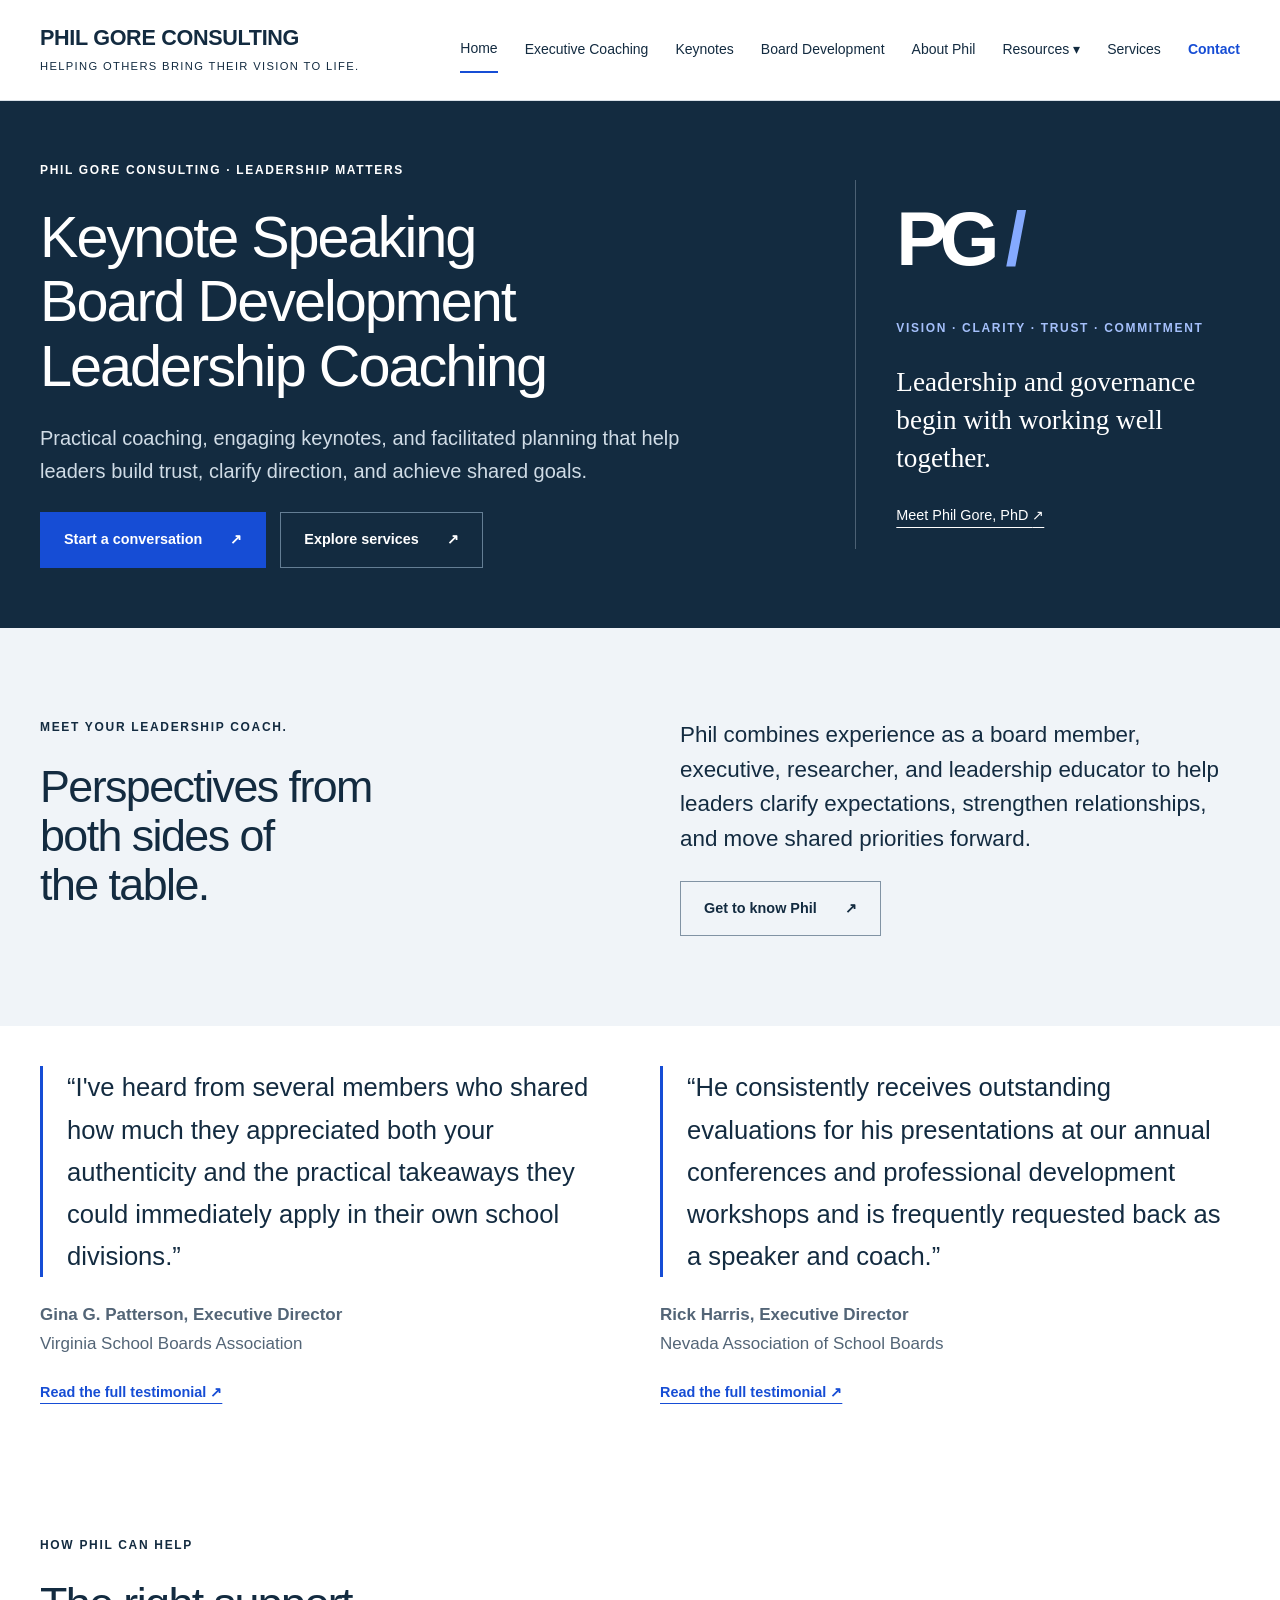
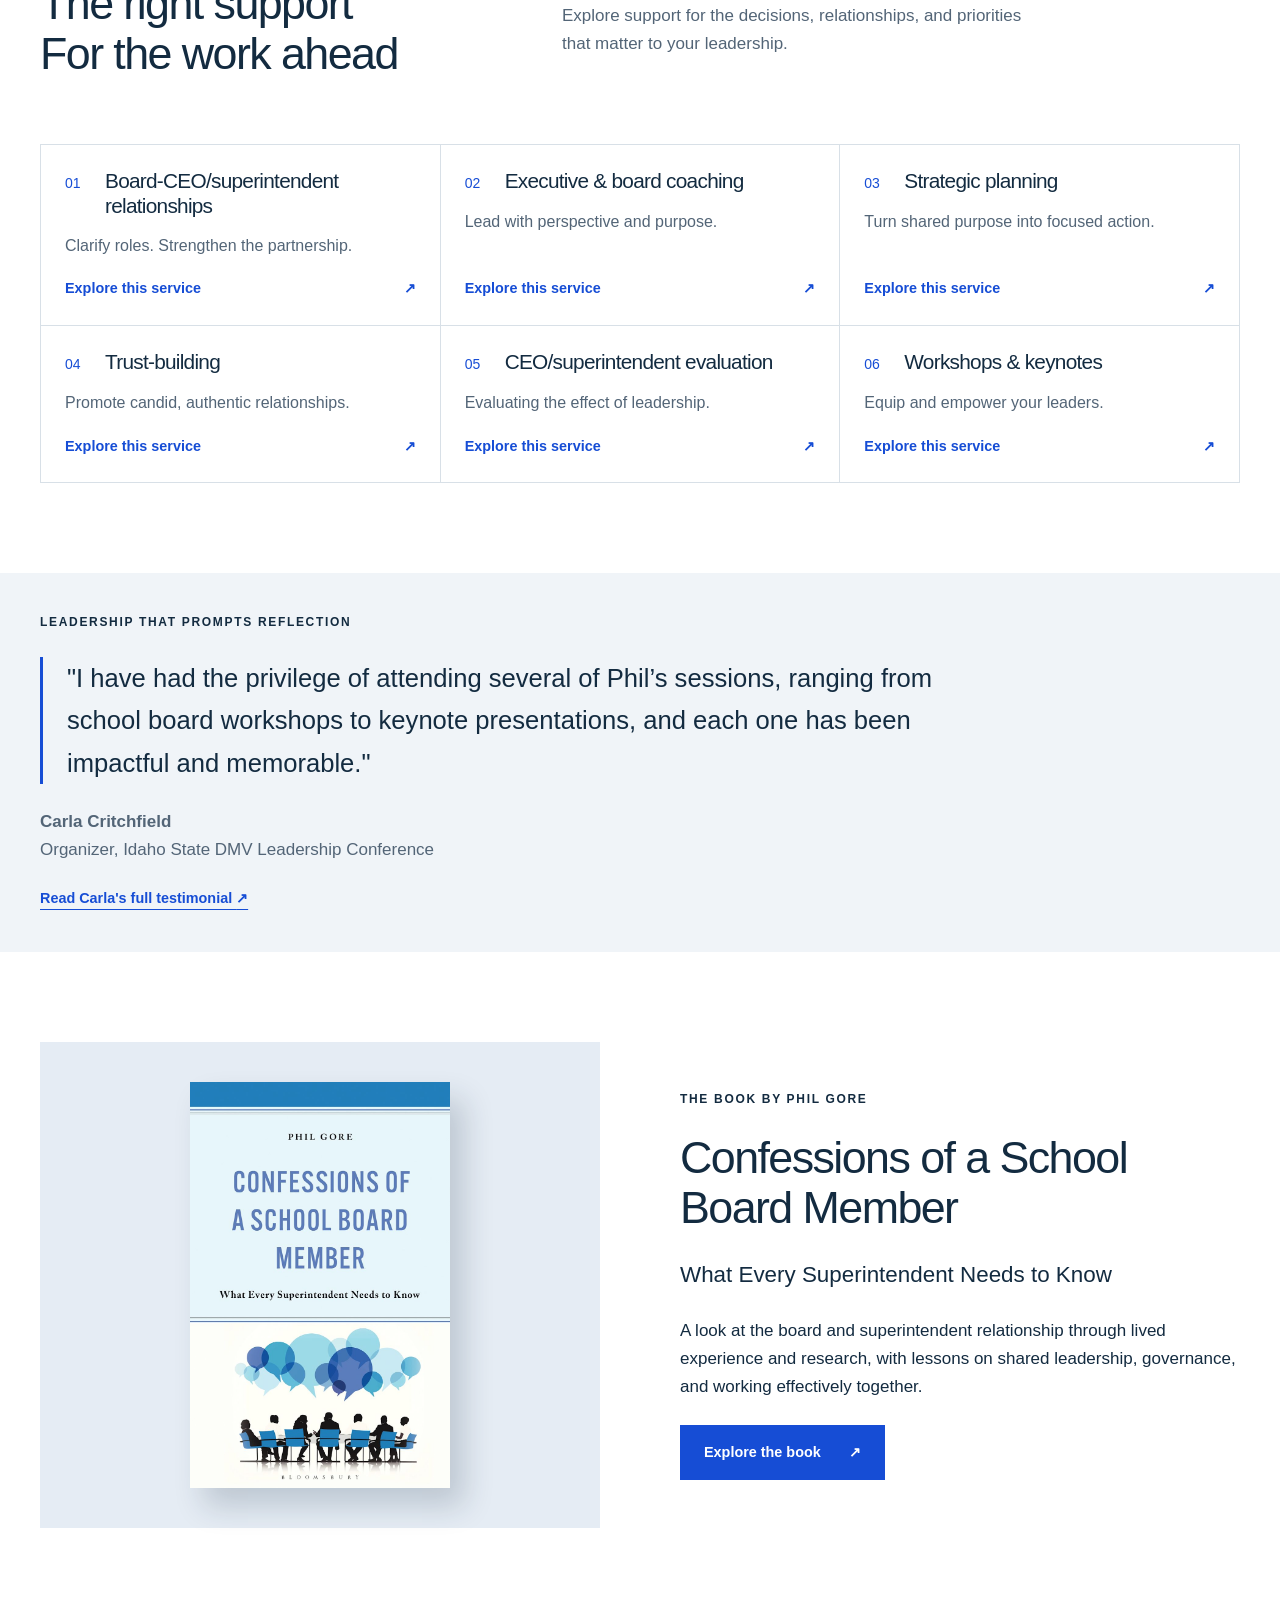
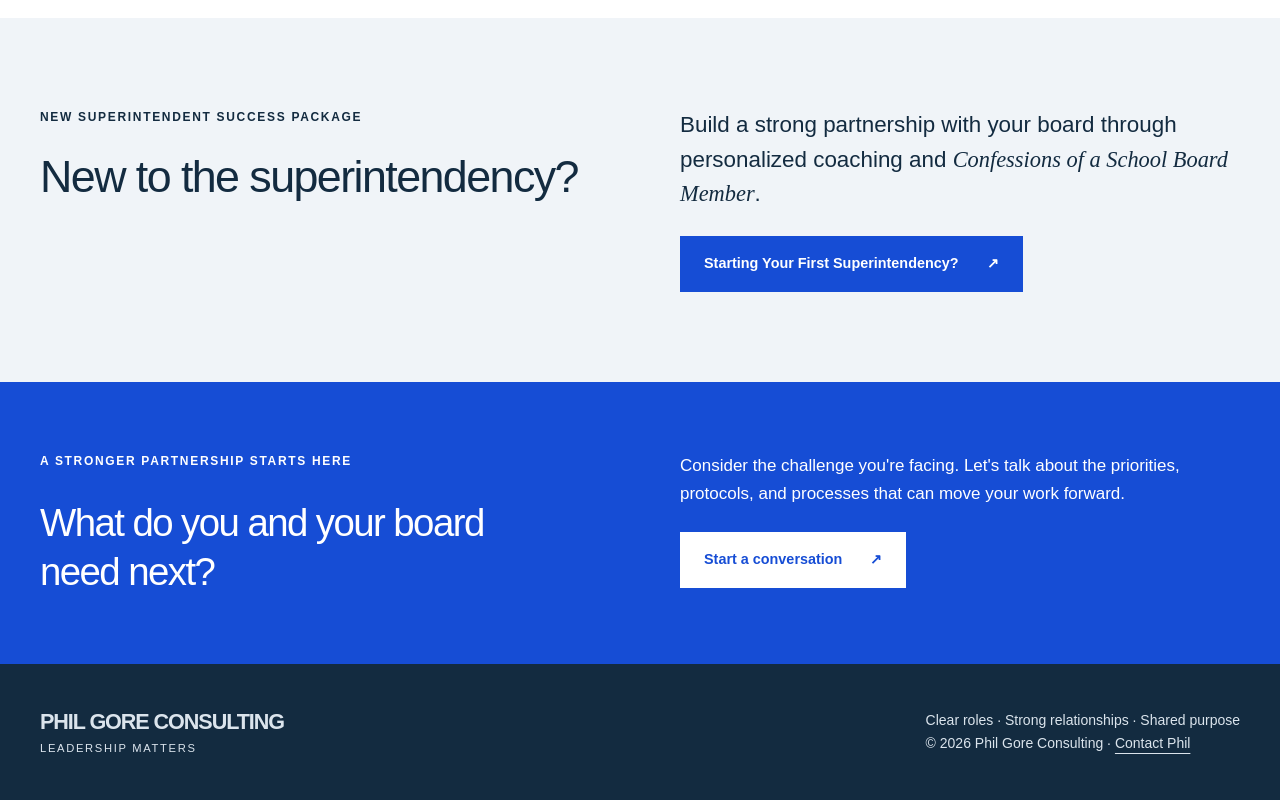
==== index.html @ 53cf80cf "Publish 53be291e56c122f8ea36c8e1df3f9cc0c6d95c1d Erog38/board-coach@53be291e56c122f8ea36c8e1df3f9cc0" ====
<!DOCTYPE html><html lang="en"><head><meta charset="utf-8"><meta name="viewport" content="width=device-width,initial-scale=1"><title>Phil Gore Consulting | Executive Coaching and Board Development</title><meta name="description" content="Governance consulting, executive coaching, strategic planning, and practical support for boards and superintendents with Phil Gore, PhD."><link rel="canonical" href="https://philgore.net/"><meta name="robots" content="index, follow, max-image-preview:large"><script type="application/ld+json">{"@context":"https://schema.org","@graph":[{"@type":"Person","@id":"https://philgore.net/#phil-gore","name":"Phil Gore","honorificSuffix":"PhD","url":"https://philgore.net/about/","image":"https://philgore.net/assets/phil-about.jpg","sameAs":["https://www.linkedin.com/in/phil-gore-phd-64459114"]},{"@type":"Organization","@id":"https://philgore.net/#consulting","name":"Phil Gore Consulting","url":"https://philgore.net/"},{"@type":"WebSite","@id":"https://philgore.net/#website","name":"Phil Gore Consulting","url":"https://philgore.net/","publisher":{"@id":"https://philgore.net/#consulting"},"inLanguage":"en-US"},{"@type":"WebPage","@id":"https://philgore.net/#webpage","url":"https://philgore.net/","name":"Phil Gore Consulting | Executive Coaching and Board Development","description":"Governance consulting, executive coaching, strategic planning, and practical support for boards and superintendents with Phil Gore, PhD.","isPartOf":{"@id":"https://philgore.net/#website"},"inLanguage":"en-US"}]}</script><meta property="og:url" content="https://philgore.net/"><meta property="og:site_name" content="Phil Gore Consulting"><meta property="og:locale" content="en_US"><meta name="twitter:title" content="Phil Gore Consulting | Executive Coaching and Board Development"><meta name="twitter:description" content="Governance consulting, executive coaching, strategic planning, and practical support for boards and superintendents with Phil Gore, PhD."><meta name="twitter:image:alt" content="Phil Gore"><meta property="og:title" content="Phil Gore Consulting | Executive Coaching and Board Development"><meta property="og:description" content="Governance consulting, executive coaching, strategic planning, and practical support for boards and superintendents with Phil Gore, PhD."><meta property="og:type" content="website"><meta property="og:image" content="https://philgore.net/assets/phil-about.jpg"><meta property="og:image:alt" content="Phil Gore"><meta name="twitter:card" content="summary_large_image"><meta name="twitter:image" content="https://philgore.net/assets/phil-about.jpg"><meta name="theme-color" content="#132b40"><link rel="icon" type="image/svg+xml" href="/favicon-pg.svg"><link rel="stylesheet" href="/_astro/Base.B_Kn-ehx.css"><style>.service[data-astro-cid-lcdefpme]{flex-direction:column;padding:24px;display:flex}.service-title[data-astro-cid-lcdefpme]{grid-template-columns:28px minmax(0,1fr);align-items:start;gap:12px;margin-bottom:14px;display:grid}.service-title[data-astro-cid-lcdefpme] .number[data-astro-cid-lcdefpme]{margin:3px 0 0}.service-title[data-astro-cid-lcdefpme] h3[data-astro-cid-lcdefpme]{overflow-wrap:anywhere;min-height:0;margin:0;font-size:1.3rem;line-height:1.2}.service[data-astro-cid-lcdefpme] p[data-astro-cid-lcdefpme]{margin:0 0 18px}.service[data-astro-cid-lcdefpme] .textlink[data-astro-cid-lcdefpme]{margin-top:auto}.home-endorsement[data-astro-cid-lcdefpme]{padding-block:40px}.home-testimonials[data-astro-cid-lcdefpme]{grid-template-columns:repeat(2,minmax(0,1fr));gap:40px;display:grid}.home-testimonials[data-astro-cid-lcdefpme] blockquote[data-astro-cid-lcdefpme]{font-size:clamp(1.1rem,1.5vw,1.35rem)}@media (width<=700px){.home-testimonials[data-astro-cid-lcdefpme]{grid-template-columns:1fr;gap:32px}}.home-endorsement[data-astro-cid-lcdefpme] figure[data-astro-cid-lcdefpme]{max-width:940px;margin:0 0 20px}.home-endorsement[data-astro-cid-lcdefpme] blockquote[data-astro-cid-lcdefpme]{border-left:3px solid var(--blue);margin:0 0 20px;padding-left:24px;font-size:clamp(1.2rem,2vw,1.65rem)}.home-endorsement[data-astro-cid-lcdefpme] figcaption[data-astro-cid-lcdefpme]{color:var(--muted)}.home-cta-line[data-astro-cid-lcdefpme]{white-space:nowrap;font-size:clamp(1.25rem,3vw,2.5rem)}@media (width>=901px){.hero-grid[data-astro-cid-lcdefpme]{grid-template-columns:1.55fr .8fr}}
</style></head><body><a class="skip" href="#main">Skip to content</a><header class="header" data-astro-cid-nen7h5rs><div class="wrap header-inner" data-astro-cid-nen7h5rs><a class="brand" href="/" data-astro-cid-nen7h5rs>PHIL GORE CONSULTING<small data-astro-cid-nen7h5rs>Helping others bring their vision to life.</small></a><button class="menu-button" aria-controls="navigation" aria-expanded="false" data-astro-cid-nen7h5rs>Menu</button><nav id="navigation" aria-label="Main navigation" data-astro-cid-nen7h5rs><a href="/" aria-current="page" data-astro-cid-nen7h5rs>Home</a><a href="/executive-coaching/" data-astro-cid-nen7h5rs>Executive Coaching</a><a href="/events/" data-astro-cid-nen7h5rs>Keynotes</a><a href="/board-development/" data-astro-cid-nen7h5rs>Board Development</a><a href="/about/" data-astro-cid-nen7h5rs>About Phil</a><details class="resources-menu" data-astro-cid-nen7h5rs><summary data-astro-cid-nen7h5rs>Resources</summary><div class="resources-links" data-astro-cid-nen7h5rs><a href="/podcasts/" data-astro-cid-nen7h5rs>Podcasts</a><a href="/book/" data-astro-cid-nen7h5rs>Publications</a><a href="/insights/" data-astro-cid-nen7h5rs>Insights</a></div></details><a href="/services/" data-astro-cid-nen7h5rs>Services</a><a href="/contact/" data-astro-cid-nen7h5rs>Contact</a></nav></div></header><script type="module">var e=document.querySelector(`.menu-button`);e?.addEventListener(`click`,()=>{let t=document.querySelector(`nav`)?.classList.toggle(`open`);e.setAttribute(`aria-expanded`,String(!!t)),e.textContent=t?`Close`:`Menu`});var t=document.querySelector(`.resources-menu`);document.addEventListener(`click`,e=>{t&&!t.contains(e.target)&&(t.open=!1)}),t?.addEventListener(`keydown`,e=>{e.key===`Escape`&&(t.open=!1,t.querySelector(`summary`)?.focus())});</script><main id="main"><section class="hero leadership-hero" data-astro-cid-lcdefpme><div class="wrap hero-grid" data-astro-cid-lcdefpme><div class="leadership-intro" data-astro-cid-lcdefpme><p class="eyebrow" data-astro-cid-lcdefpme>Phil Gore Consulting · LEADERSHIP MATTERS</p><h1 class="leadership-heading" data-astro-cid-lcdefpme>Keynote Speaking<br data-astro-cid-lcdefpme>Board Development<br data-astro-cid-lcdefpme>Leadership Coaching</h1><p class="lead" data-astro-cid-lcdefpme>Practical coaching, engaging keynotes, and facilitated planning that help leaders build trust, clarify direction, and achieve shared goals.</p><div class="actions" data-astro-cid-lcdefpme><a class="button " href="/contact/" data-astro-cid-lcdefpme>Start a conversation <span aria-hidden="true" data-astro-cid-lcdefpme>↗</span></a><a class="button secondary" href="/services/" data-astro-cid-lcdefpme>Explore services <span aria-hidden="true" data-astro-cid-lcdefpme>↗</span></a></div></div><aside class="hero-note" data-astro-cid-lcdefpme><span class="big-mark" data-astro-cid-lcdefpme>PG<span data-astro-cid-lcdefpme> /</span></span><p class="eyebrow" data-astro-cid-lcdefpme>Vision · Clarity · Trust · Commitment</p><p data-astro-cid-lcdefpme>Leadership and governance begin with working well together.</p><a href="/about/" data-astro-cid-lcdefpme>Meet Phil Gore, PhD <span aria-hidden="true" data-astro-cid-lcdefpme>↗</span></a></aside></div></section><section class="tinted" data-astro-cid-lcdefpme><div class="wrap split section" data-astro-cid-lcdefpme><div data-astro-cid-lcdefpme><p class="eyebrow" data-astro-cid-lcdefpme>MEET YOUR LEADERSHIP COACH.</p><h2 data-astro-cid-lcdefpme>Perspectives from<br data-astro-cid-lcdefpme>both sides of<br data-astro-cid-lcdefpme>the table.</h2></div><div data-astro-cid-lcdefpme><p class="large" data-astro-cid-lcdefpme>Phil combines experience as a board member, executive, researcher, and leadership educator to help leaders clarify expectations, strengthen relationships, and move shared priorities forward.</p><a class="button secondary" href="/about/" data-astro-cid-lcdefpme>Get to know Phil <span aria-hidden="true" data-astro-cid-lcdefpme>↗</span></a></div></div></section><section class="section wrap home-endorsement" aria-label="Client testimonials" data-astro-cid-lcdefpme><div class="home-testimonials" data-astro-cid-lcdefpme><div data-astro-cid-lcdefpme><figure data-astro-cid-lcdefpme><blockquote data-astro-cid-lcdefpme><p data-astro-cid-lcdefpme>“I've heard from several members who shared how much they appreciated both your authenticity and the practical takeaways they could immediately apply in their own school divisions.”</p></blockquote><figcaption data-astro-cid-lcdefpme><strong data-astro-cid-lcdefpme>Gina G. Patterson, Executive Director</strong><br data-astro-cid-lcdefpme>Virginia School Boards Association</figcaption></figure><a class="textlink" href="/events/#keynote-endorsement" data-astro-cid-lcdefpme>Read the full testimonial &#8599;</a></div><div data-astro-cid-lcdefpme><figure data-astro-cid-lcdefpme><blockquote data-astro-cid-lcdefpme><p data-astro-cid-lcdefpme>“He consistently receives outstanding evaluations for his presentations at our annual conferences and professional development workshops and is frequently requested back as a speaker and coach.”</p></blockquote><figcaption data-astro-cid-lcdefpme><strong data-astro-cid-lcdefpme>Rick Harris, Executive Director</strong><br data-astro-cid-lcdefpme>Nevada Association of School Boards</figcaption></figure><a class="textlink" href="/events/#rick-harris-testimonial" data-astro-cid-lcdefpme>Read the full testimonial &#8599;</a></div></div></section><section class="section wrap" data-astro-cid-lcdefpme><div class="section-heading" data-astro-cid-lcdefpme><p class="eyebrow" data-astro-cid-lcdefpme>How Phil can help</p><h2 data-astro-cid-lcdefpme>The right support<br data-astro-cid-lcdefpme>For the work ahead</h2><p data-astro-cid-lcdefpme>Explore support for the decisions, relationships, and priorities that matter to your leadership.</p></div><div class="service-grid" data-astro-cid-lcdefpme><a class="service" href="/board-development/" data-astro-cid-lcdefpme><div class="service-title" data-astro-cid-lcdefpme><span class="number" data-astro-cid-lcdefpme>01</span><h3 data-astro-cid-lcdefpme>Board-CEO/superintendent relationships</h3></div><p data-astro-cid-lcdefpme>Clarify roles. Strengthen the partnership.</p><span class="textlink" data-astro-cid-lcdefpme>Explore this service <span aria-hidden="true" data-astro-cid-lcdefpme>↗</span></span></a><a class="service" href="/executive-coaching/" data-astro-cid-lcdefpme><div class="service-title" data-astro-cid-lcdefpme><span class="number" data-astro-cid-lcdefpme>02</span><h3 data-astro-cid-lcdefpme>Executive & board coaching</h3></div><p data-astro-cid-lcdefpme>Lead with perspective and purpose.</p><span class="textlink" data-astro-cid-lcdefpme>Explore this service <span aria-hidden="true" data-astro-cid-lcdefpme>↗</span></span></a><a class="service" href="/services/#strategy" data-astro-cid-lcdefpme><div class="service-title" data-astro-cid-lcdefpme><span class="number" data-astro-cid-lcdefpme>03</span><h3 data-astro-cid-lcdefpme>Strategic planning</h3></div><p data-astro-cid-lcdefpme>Turn shared purpose into focused action.</p><span class="textlink" data-astro-cid-lcdefpme>Explore this service <span aria-hidden="true" data-astro-cid-lcdefpme>↗</span></span></a><a class="service" href="/events/#trust-and-relationships" data-astro-cid-lcdefpme><div class="service-title" data-astro-cid-lcdefpme><span class="number" data-astro-cid-lcdefpme>04</span><h3 data-astro-cid-lcdefpme>Trust-building</h3></div><p data-astro-cid-lcdefpme>Promote candid, authentic relationships.</p><span class="textlink" data-astro-cid-lcdefpme>Explore this service <span aria-hidden="true" data-astro-cid-lcdefpme>↗</span></span></a><a class="service" href="/board-development/#ceo-evaluation" data-astro-cid-lcdefpme><div class="service-title" data-astro-cid-lcdefpme><span class="number" data-astro-cid-lcdefpme>05</span><h3 data-astro-cid-lcdefpme>CEO/superintendent evaluation</h3></div><p data-astro-cid-lcdefpme>Evaluating the effect of leadership.</p><span class="textlink" data-astro-cid-lcdefpme>Explore this service <span aria-hidden="true" data-astro-cid-lcdefpme>↗</span></span></a><a class="service" href="/events/" data-astro-cid-lcdefpme><div class="service-title" data-astro-cid-lcdefpme><span class="number" data-astro-cid-lcdefpme>06</span><h3 data-astro-cid-lcdefpme>Workshops & keynotes</h3></div><p data-astro-cid-lcdefpme>Equip and empower your leaders.</p><span class="textlink" data-astro-cid-lcdefpme>Explore this service <span aria-hidden="true" data-astro-cid-lcdefpme>↗</span></span></a></div></section><section class="tinted" data-astro-cid-lcdefpme><div class="section wrap home-endorsement" data-astro-cid-lcdefpme><p class="eyebrow" data-astro-cid-lcdefpme>Leadership that prompts reflection</p><figure data-astro-cid-lcdefpme><blockquote data-astro-cid-lcdefpme><p data-astro-cid-lcdefpme>"I have had the privilege of attending several of Phil’s sessions, ranging from school board workshops to keynote presentations, and each one has been impactful and memorable."</p></blockquote><figcaption data-astro-cid-lcdefpme><strong data-astro-cid-lcdefpme>Carla Critchfield</strong><br data-astro-cid-lcdefpme>Organizer, Idaho State DMV Leadership Conference</figcaption></figure><a class="textlink" href="/events/#carla-critchfield-testimonial" data-astro-cid-lcdefpme>Read Carla's full testimonial <span aria-hidden="true" data-astro-cid-lcdefpme>↗</span></a></div></section><section class="section wrap split book-feature" data-astro-cid-lcdefpme><div class="cover-area" data-astro-cid-lcdefpme><img src="/assets/book.jpg" alt="Cover of Confessions of a School Board Member by Phil Gore" width="852" height="1331" loading="lazy" data-astro-cid-lcdefpme></div><div data-astro-cid-lcdefpme><p class="eyebrow" data-astro-cid-lcdefpme>The book by Phil Gore</p><h2 data-astro-cid-lcdefpme>Confessions of a School Board Member</h2><p class="large" data-astro-cid-lcdefpme>What Every Superintendent Needs to Know</p><p data-astro-cid-lcdefpme>A look at the board and superintendent relationship through lived experience and research, with lessons on shared leadership, governance, and working effectively together.</p><a class="button " href="/book/" data-astro-cid-lcdefpme>Explore the book <span aria-hidden="true" data-astro-cid-lcdefpme>↗</span></a></div></section><section class="tinted section" id="new-superintendent-package" aria-label="New Superintendent Success Package"><div class="wrap split"><div><p class="eyebrow">New Superintendent Success Package</p><h2>New to the superintendency?</h2></div><div><p class="large">Build a strong partnership with your board through personalized coaching and <em>Confessions of a School Board Member</em>.</p><a class="button" href="/new-superintendent-success-package/">Starting Your First Superintendency? <span aria-hidden="true">&#8599;</span></a></div></div></section><section class="cta"><div class="wrap split"><div><p class="eyebrow">A stronger partnership starts here</p><h2><span class="home-cta-line" data-astro-cid-lcdefpme>What do you and your board</span><br data-astro-cid-lcdefpme><span class="home-cta-line" data-astro-cid-lcdefpme>need next?</span></h2></div><div><p>Consider the challenge you're facing. Let's talk about the priorities, protocols, and processes that can move your work forward.</p><a class="button " href="/contact/">Start a conversation <span aria-hidden="true">↗</span></a></div></div></section></main><footer><div class="wrap"><a class="brand" href="/">PHIL GORE CONSULTING<small>LEADERSHIP MATTERS</small></a><p>Clear roles · Strong relationships · Shared purpose<br>© 2026 Phil Gore Consulting · <a href="/contact/">Contact Phil</a></p></div></footer></body></html>
---- _astro/Base.B_Kn-ehx.css ----
:root{--ink:#132b40;--blue:#164dd5;--sky:#dce8ff;--line:#d8e0e7;--muted:#536577;--paper:#fff;--wash:#f0f4f8}*{box-sizing:border-box}html{scroll-behavior:smooth;scroll-padding-top:110px}body{color:var(--ink);background:var(--paper);margin:0;font:17px/1.65 Arial,Helvetica,sans-serif}a{color:inherit}img{max-width:100%;height:auto}h1,h2,h3,p{margin-top:0}h1,h2,h3{letter-spacing:-.035em;line-height:1.1}h1{margin-bottom:28px;font-size:clamp(2.6rem,5.4vw,5.2rem);font-weight:500}h2{margin-bottom:26px;font-size:clamp(2rem,3.5vw,3.5rem);font-weight:500}h3{font-size:1.5rem;font-weight:500}p{margin-bottom:24px}em{font-family:Georgia,serif;font-weight:400}.wrap{width:min(1200px,100% - 80px);margin:auto}.header{border-bottom:1px solid var(--line);background:#fff}.header-inner{justify-content:space-between;align-items:center;gap:24px;min-height:100px;display:flex}.brand{letter-spacing:-.05em;font-size:1.35rem;font-weight:700;line-height:1.2;text-decoration:none}.brand small{letter-spacing:.15em;text-transform:uppercase;margin-top:7px;font-size:.7rem;font-weight:400;display:block}nav{align-items:center;gap:27px;display:flex}nav a{padding:10px 0;font-size:.875rem;text-decoration:none}nav a[aria-current]{border-bottom:2px solid var(--blue)}nav a:last-child{color:var(--blue);font-weight:700}.eyebrow{text-transform:uppercase;letter-spacing:.14em;margin-bottom:24px;font-size:.75rem;font-weight:700}.hero{background:var(--ink);color:#fff;padding:85px 0 90px}.hero-grid{grid-template-columns:1.6fr .75fr;align-items:center;gap:70px;display:grid}.hero h1 em{color:#9cbbff}.lead{max-width:720px;font-size:1.25rem;line-height:1.65}.hero .lead{color:#d0dce6;max-width:650px}.actions{flex-wrap:wrap;gap:14px;margin-top:32px;display:flex}.button{background:var(--blue);color:#fff;border:1px solid var(--blue);cursor:pointer;justify-content:space-between;align-items:center;gap:28px;padding:16px 23px;font:600 .9rem/1.5 Arial;text-decoration:none;display:inline-flex}.button:hover{color:#fff;background:#123ba1}.secondary{color:var(--ink);background:0 0;border-color:#8193a4}.hero .secondary{color:#fff;border-color:#647e94}.hero-note{border-left:1px solid #4c6174;padding:20px 0 20px 40px}.big-mark{letter-spacing:-.1em;font-size:clamp(3rem,6vw,6rem);font-weight:700;line-height:1}.big-mark span{color:#85aaff}.hero-note .eyebrow{color:#a5c0fb;margin-top:42px}.hero-note p:not(.eyebrow){font-family:Georgia,serif;font-size:1.7rem;line-height:1.4}.hero-note a{text-underline-offset:7px;font-size:.9rem}.audiences{border-bottom:1px solid var(--line);justify-content:space-between;gap:20px;padding-top:25px;padding-bottom:25px;font-size:.875rem;display:flex}.audiences span{color:var(--muted)}.audiences p{margin:0}.audiences b{color:var(--blue);margin:0 12px}.section{padding-top:90px;padding-bottom:90px}.section-heading{grid-template-columns:1fr 1.5fr;gap:0 70px;margin-bottom:40px;display:grid}.section-heading .eyebrow{grid-column:1/-1}.section-heading p:last-child{max-width:470px;color:var(--muted);align-self:center}.service-grid{border-top:1px solid var(--line);border-left:1px solid var(--line);grid-template-columns:repeat(3,1fr);display:grid}.service{border-right:1px solid var(--line);border-bottom:1px solid var(--line);padding:30px;text-decoration:none}.service:hover{background:var(--wash)}.number{color:var(--blue);margin-bottom:36px;font-size:.875rem;display:block}.service h3{min-height:55px}.service p{color:var(--muted);font-size:1rem}.textlink{color:var(--blue);text-underline-offset:6px;font-size:.9rem;font-weight:600}.service .textlink{justify-content:space-between;display:flex}.split{grid-template-columns:1fr 1fr;align-items:start;gap:80px;display:grid}.tinted{background:var(--wash)}.large{font-size:1.4rem;line-height:1.55}.book-feature{align-items:center}.cover-area{background:#e5ecf4;justify-content:center;padding:40px;display:flex}.cover-area img{width:260px;box-shadow:14px 18px 28px #132b4030}.cta{background:var(--blue);color:#fff;padding:70px 0}.cta .button{color:var(--blue);background:#fff;border-color:#fff}.cta h2{margin-bottom:0}footer{background:var(--ink);color:#dbe4ec;padding:45px 0}footer .wrap{justify-content:space-between;gap:30px;display:flex}footer p{margin:0;font-size:.875rem}footer a{text-underline-offset:5px}.page-intro{background:var(--ink);color:#fff;margin-bottom:45px;padding:60px 0}.page-intro h1{max-width:1000px;font-size:clamp(2.4rem,4.5vw,4.2rem)}.page-intro .lead{color:#d0dce6}.page-intro .wrap>:last-child{margin-bottom:0}.page-intro .eyebrow{color:#a5c0fb}.jump-links{flex-wrap:wrap;gap:15px;padding-bottom:45px;display:flex}.jump-links a{border:1px solid var(--line);padding:9px 15px;font-size:.85rem;text-decoration:none}.service-detail{border-top:1px solid var(--line);padding:65px 0}.checklist{padding-left:22px}.checklist li{padding:6px 0}.three{grid-template-columns:repeat(3,1fr);gap:40px;margin-top:45px;display:grid}.three p{color:var(--muted)}.bio img{object-fit:cover;object-position:center top;width:100%;max-height:570px}.book-title{font-size:clamp(2.5rem,4vw,4rem)}.narrow{max-width:820px}.topic-grid article{border-top:2px solid var(--blue);padding-top:25px}.email{color:var(--blue);text-underline-offset:7px;font-size:clamp(1.4rem,3vw,2rem)}.small{color:var(--muted);font-size:.875rem}form{background:var(--wash);padding:35px}label{margin-bottom:7px;font-size:.9rem;font-weight:600;display:block}input,select,textarea{width:100%;font:inherit;color:var(--ink);background:#fff;border:1px solid #9daebe;border-radius:0;margin-bottom:20px;padding:12px}textarea{resize:vertical}form .small{margin:18px 0 0}.skip{z-index:10;background:#fff;padding:12px;position:absolute;top:-100px;left:12px}.skip:focus{top:12px}:focus-visible{outline-offset:5px;outline:3px solid #ef9b38}.menu-button{display:none}@media (width<=900px){.wrap{width:calc(100% - 40px)}.hero-grid{grid-template-columns:1fr;gap:35px}.hero-note{display:none}.header-inner{flex-wrap:wrap;padding:22px 0}nav{flex-wrap:wrap;gap:20px}.hero{padding:60px 0}.split{gap:40px}.service-grid{grid-template-columns:repeat(2,1fr)}.audiences{display:block}.audiences span{margin-bottom:8px;display:block}.section-heading{gap:30px}.section{padding-top:65px;padding-bottom:65px}}@media (width<=620px){.header-inner{min-height:90px}.brand{font-size:1.2rem}.menu-button{border:1px solid var(--line);font:inherit;background:#fff;padding:10px 14px;display:block}nav{gap:0;width:100%;display:none}nav.open{display:flex}nav a{width:50%;padding:12px 0}.hero h1{font-size:2.8rem}.hero .lead{font-size:1.1rem}.section-heading,.split,.three,.service-grid{grid-template-columns:1fr}.service h3{min-height:0}.number{margin-bottom:20px}.section-heading{gap:0}.section-heading h2{margin-bottom:20px}.split{gap:30px}.three{gap:20px}.cta{padding:55px 0}.page-intro{padding-top:50px}.cover-area img{width:220px}.cover-area{padding:30px}.book-feature .cover-area{order:2}footer .wrap{display:block}footer p{margin-top:20px}form{padding:22px}.audiences b{margin:0 5px}.service-detail{padding:45px 0}}@media (prefers-reduced-motion:reduce){html{scroll-behavior:auto}}.page-body{max-width:850px;padding-bottom:80px}.page-body h2{margin-top:45px}.page-body p{max-width:760px}.page-body img{float:right;width:300px;margin:0 0 30px 40px}.page-body .about-portrait{aspect-ratio:4/5;object-fit:cover;object-position:center top;border-radius:12px;height:auto}.event-list{gap:25px;padding:0;list-style:none;display:grid}.event{border-top:1px solid var(--line);padding:25px 0}.event time{color:var(--muted);font-size:.875rem}@media (width<=620px){.page-body img{float:none;width:100%;margin:0 0 25px}}.hero h1.leadership-heading,.page-intro h1.leadership-heading{letter-spacing:-.035em;color:#fff;font-family:Arial,Helvetica,sans-serif;font-size:clamp(2rem,4.5vw,4.2rem);font-style:normal;font-weight:400;line-height:1.12}.hero.leadership-hero,.page-intro.leadership-hero{padding-block:clamp(40px,5vw,60px)}.leadership-intro{flex-direction:column;align-items:flex-start;gap:24px;display:flex}.leadership-intro>.eyebrow,.leadership-intro>.leadership-heading,.leadership-intro>.lead,.leadership-intro>.actions{margin:0}.hero.leadership-hero .lead{font-size:1.25rem}.brand[data-astro-cid-nen7h5rs]{letter-spacing:-.015em;white-space:normal;flex-shrink:1;max-width:100%}.brand[data-astro-cid-nen7h5rs] small[data-astro-cid-nen7h5rs]{letter-spacing:.12em;text-wrap:balance;max-width:30rem;line-height:1.5}.header-inner[data-astro-cid-nen7h5rs]{flex-wrap:wrap;padding:22px 0}nav[data-astro-cid-nen7h5rs]{flex-wrap:wrap}.resources-menu[data-astro-cid-nen7h5rs]{position:relative}.resources-menu[data-astro-cid-nen7h5rs] summary[data-astro-cid-nen7h5rs]{cursor:pointer;padding:10px 0;font-size:.875rem;list-style:none}.resources-menu[data-astro-cid-nen7h5rs] summary[data-astro-cid-nen7h5rs]::-webkit-details-marker{display:none}.resources-menu[data-astro-cid-nen7h5rs] summary[data-astro-cid-nen7h5rs]:after{content:" ▾"}.resources-menu[data-astro-cid-nen7h5rs] summary[data-astro-cid-nen7h5rs][data-current]{border-bottom:2px solid var(--blue)}.resources-links[data-astro-cid-nen7h5rs]{z-index:20;border:1px solid var(--line);background:#fff;min-width:185px;padding:8px 16px;position:absolute;top:100%;left:-16px;box-shadow:0 10px 24px #132b4020}.resources-links[data-astro-cid-nen7h5rs] a[data-astro-cid-nen7h5rs]{color:var(--ink);width:100%;padding:12px 0;font-weight:400;display:block}.resources-links[data-astro-cid-nen7h5rs] a[data-astro-cid-nen7h5rs][aria-current]{color:var(--blue);font-weight:600}.resources-menu[data-astro-cid-nen7h5rs] summary[data-astro-cid-nen7h5rs]:focus-visible{outline:2px solid var(--blue);outline-offset:4px}@media (width<=620px){nav[data-astro-cid-nen7h5rs]{align-items:flex-start}.resources-menu[data-astro-cid-nen7h5rs]{width:50%}.resources-menu[data-astro-cid-nen7h5rs] summary[data-astro-cid-nen7h5rs]{padding:12px 0}.resources-links[data-astro-cid-nen7h5rs]{border:0;border-left:2px solid var(--line);min-width:0;box-shadow:none;padding:0 0 0 12px;position:static}.brand[data-astro-cid-nen7h5rs] small[data-astro-cid-nen7h5rs]{font-size:.622rem}}
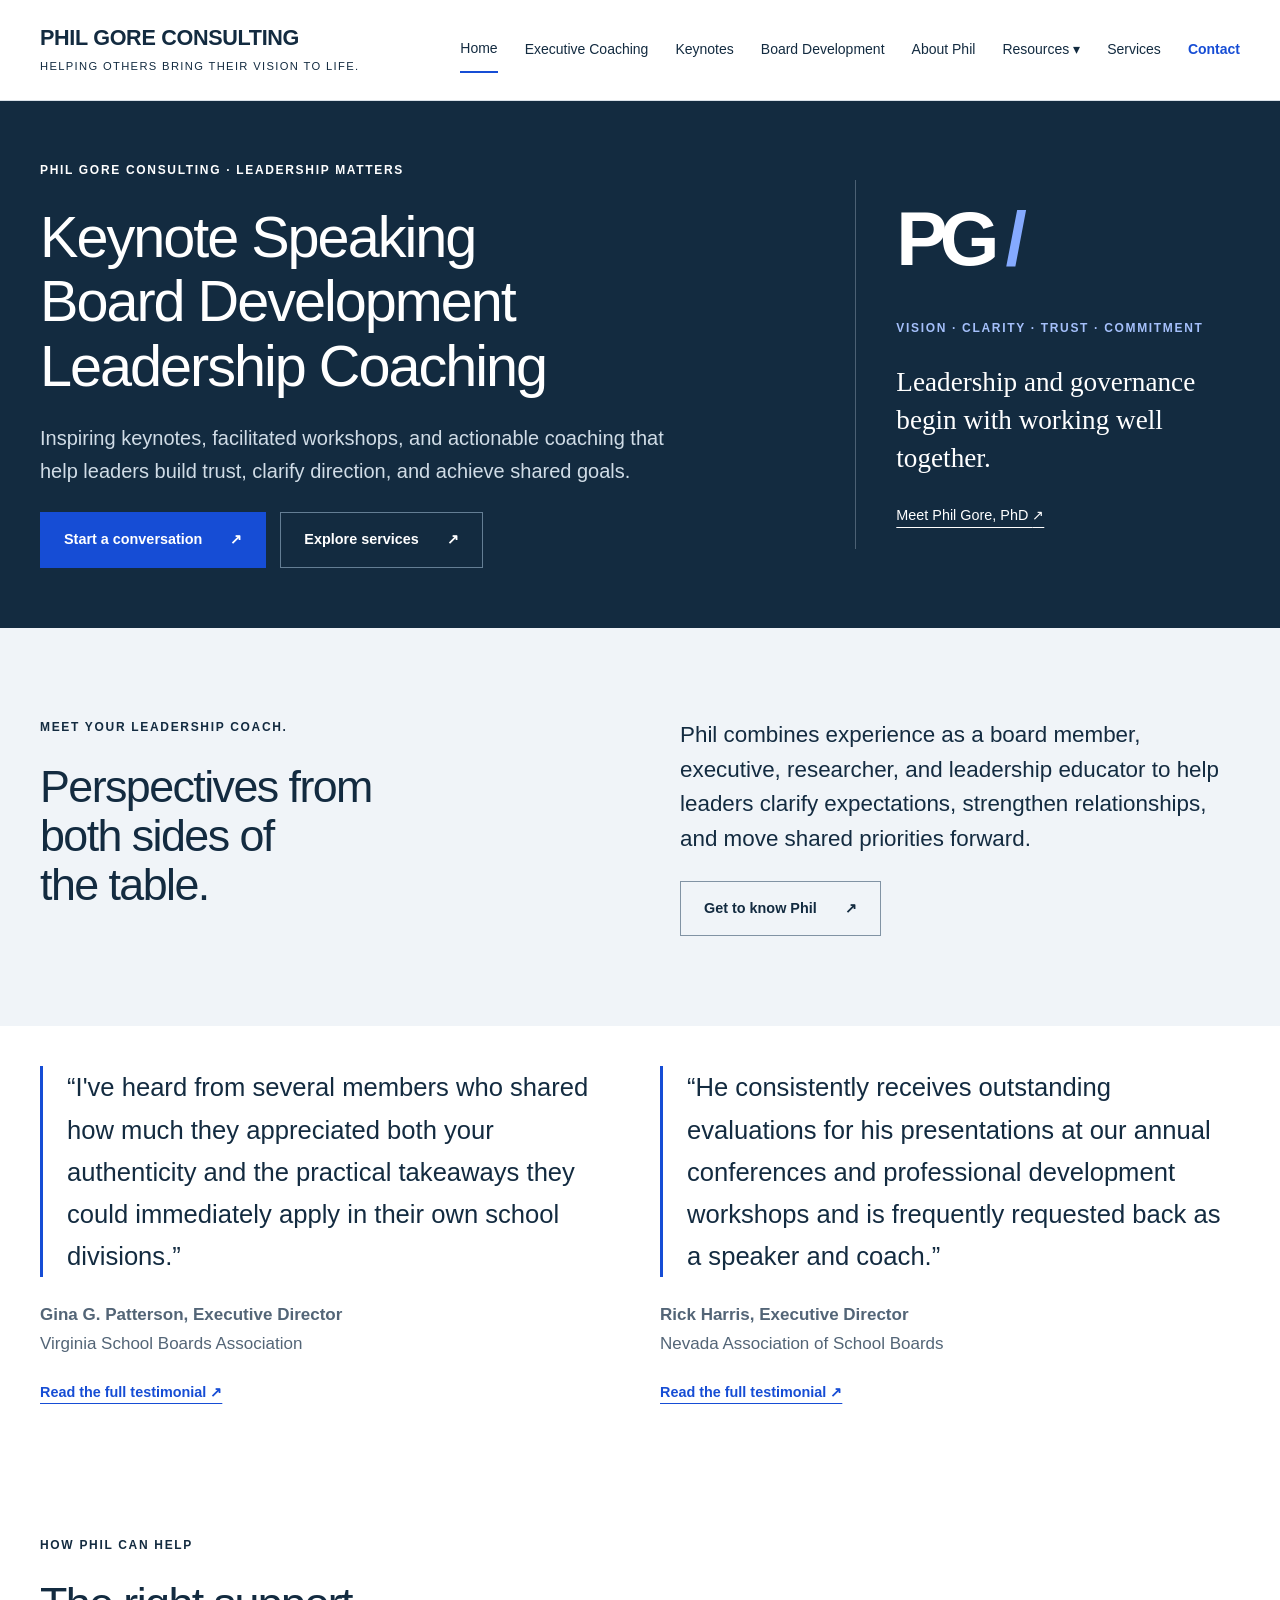
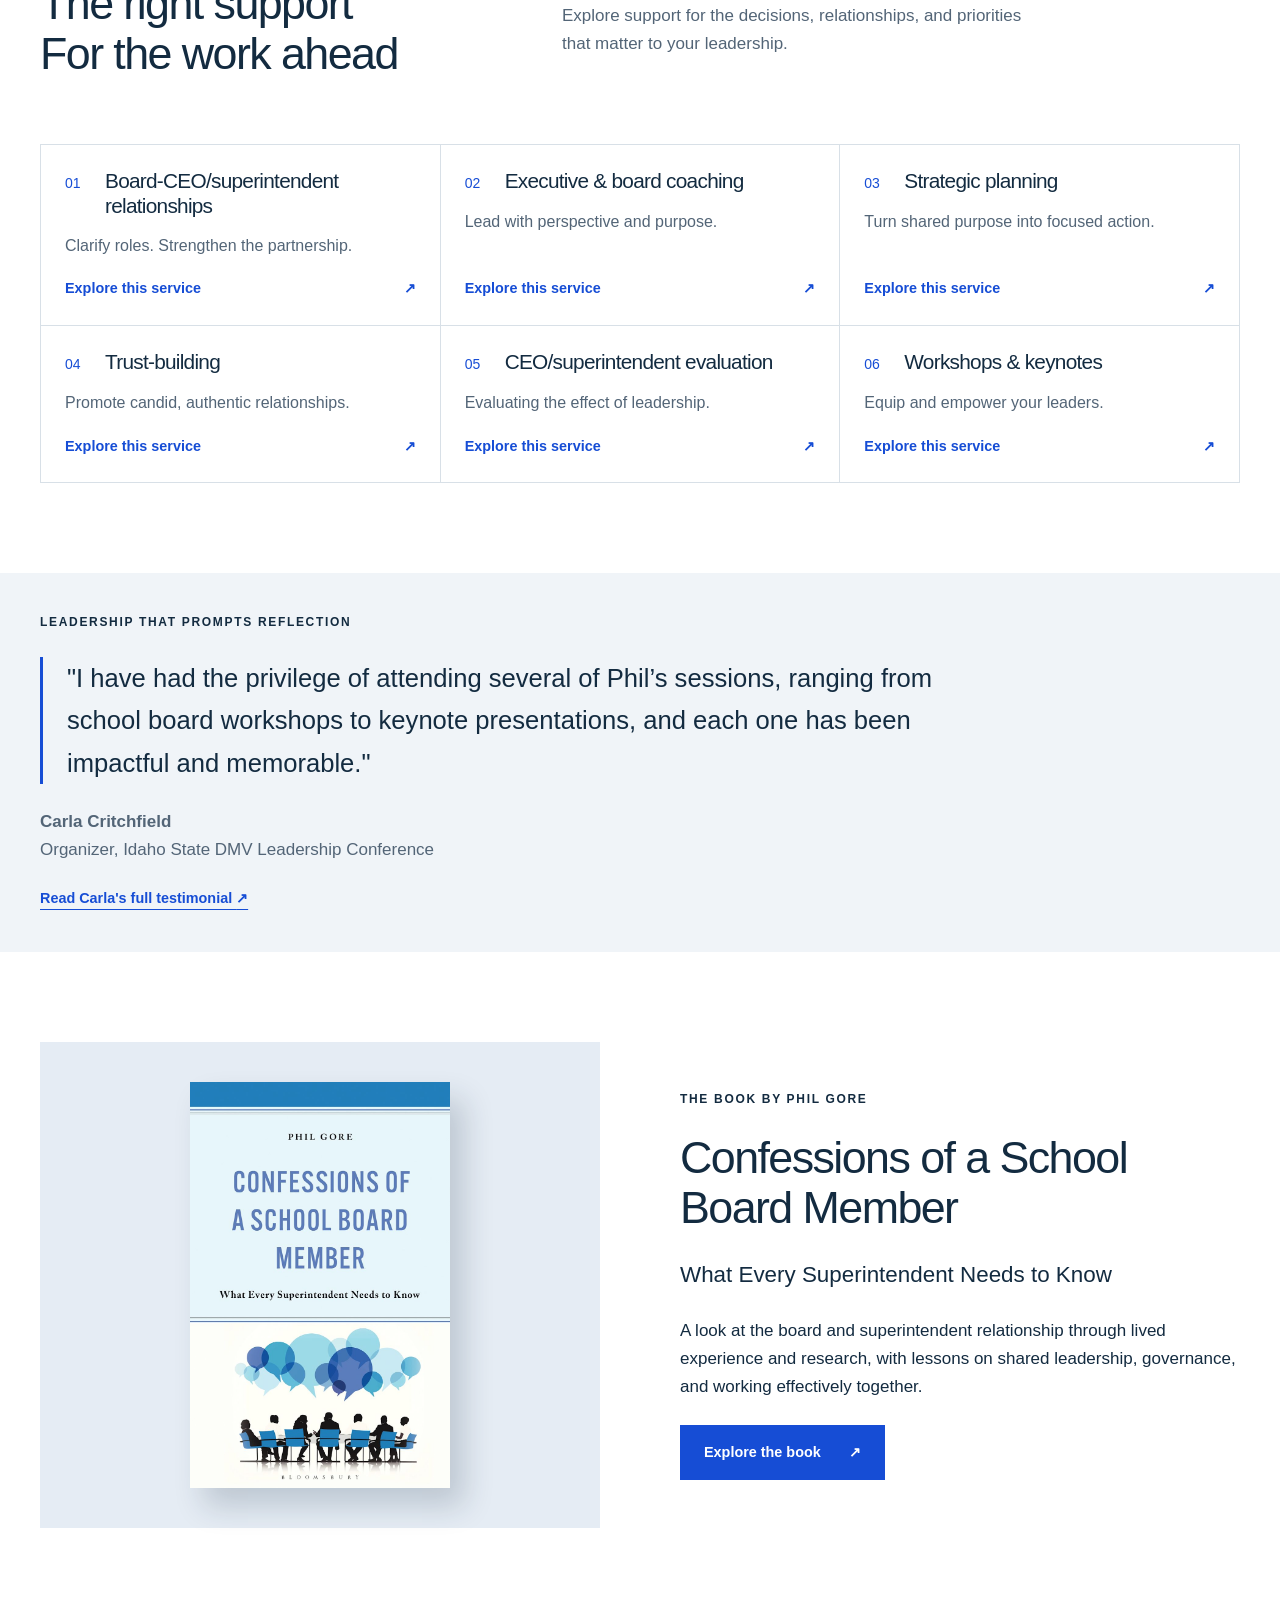
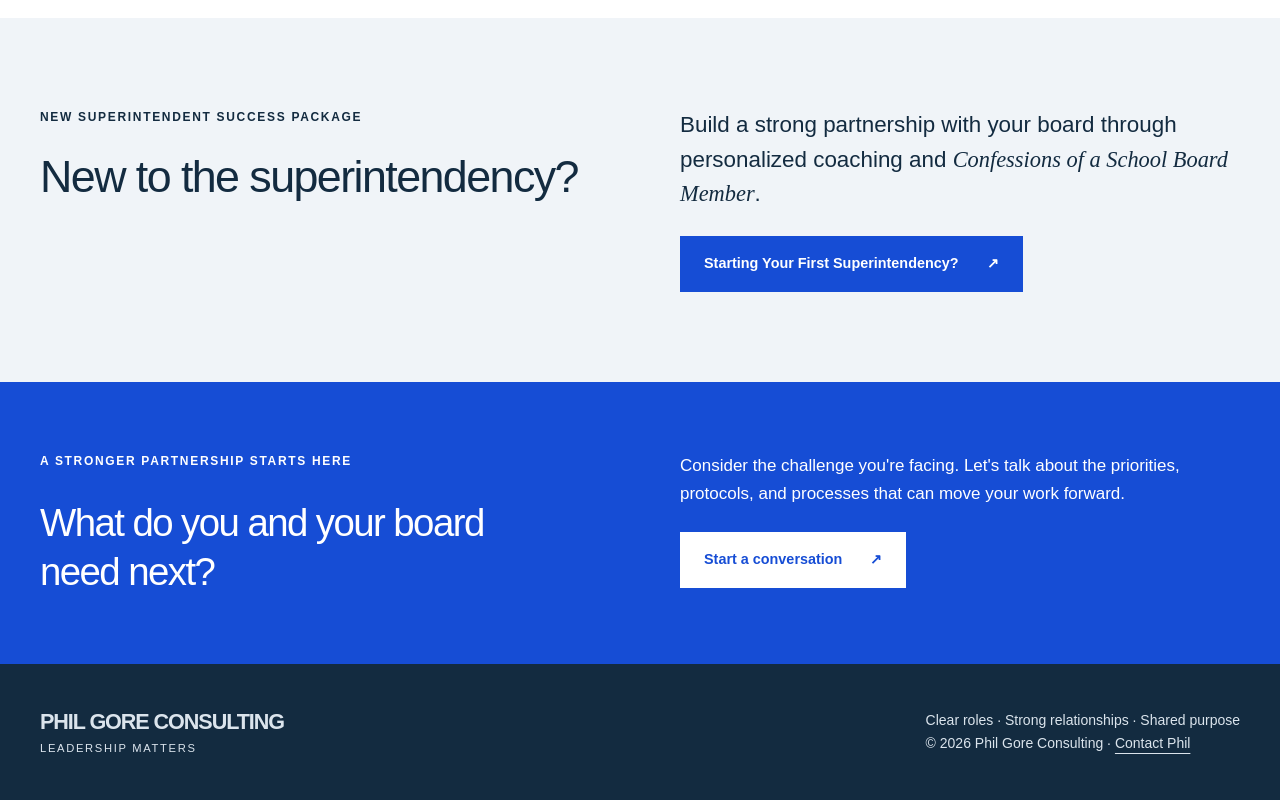
==== commit 7328f9d6: "Publish 88352a4c139edaf286d1f9f5fab46d1da5e5bda5 Erog38/board-coach@88352a4c139edaf286d1f9f5fab46d1d" ====
--- a/index.html
+++ b/index.html
@@ -1,2 +1,2 @@
 <!DOCTYPE html><html lang="en"><head><meta charset="utf-8"><meta name="viewport" content="width=device-width,initial-scale=1"><title>Phil Gore Consulting | Executive Coaching and Board Development</title><meta name="description" content="Governance consulting, executive coaching, strategic planning, and practical support for boards and superintendents with Phil Gore, PhD."><link rel="canonical" href="https://philgore.net/"><meta name="robots" content="index, follow, max-image-preview:large"><script type="application/ld+json">{"@context":"https://schema.org","@graph":[{"@type":"Person","@id":"https://philgore.net/#phil-gore","name":"Phil Gore","honorificSuffix":"PhD","url":"https://philgore.net/about/","image":"https://philgore.net/assets/phil-about.jpg","sameAs":["https://www.linkedin.com/in/phil-gore-phd-64459114"]},{"@type":"Organization","@id":"https://philgore.net/#consulting","name":"Phil Gore Consulting","url":"https://philgore.net/"},{"@type":"WebSite","@id":"https://philgore.net/#website","name":"Phil Gore Consulting","url":"https://philgore.net/","publisher":{"@id":"https://philgore.net/#consulting"},"inLanguage":"en-US"},{"@type":"WebPage","@id":"https://philgore.net/#webpage","url":"https://philgore.net/","name":"Phil Gore Consulting | Executive Coaching and Board Development","description":"Governance consulting, executive coaching, strategic planning, and practical support for boards and superintendents with Phil Gore, PhD.","isPartOf":{"@id":"https://philgore.net/#website"},"inLanguage":"en-US"}]}</script><meta property="og:url" content="https://philgore.net/"><meta property="og:site_name" content="Phil Gore Consulting"><meta property="og:locale" content="en_US"><meta name="twitter:title" content="Phil Gore Consulting | Executive Coaching and Board Development"><meta name="twitter:description" content="Governance consulting, executive coaching, strategic planning, and practical support for boards and superintendents with Phil Gore, PhD."><meta name="twitter:image:alt" content="Phil Gore"><meta property="og:title" content="Phil Gore Consulting | Executive Coaching and Board Development"><meta property="og:description" content="Governance consulting, executive coaching, strategic planning, and practical support for boards and superintendents with Phil Gore, PhD."><meta property="og:type" content="website"><meta property="og:image" content="https://philgore.net/assets/phil-about.jpg"><meta property="og:image:alt" content="Phil Gore"><meta name="twitter:card" content="summary_large_image"><meta name="twitter:image" content="https://philgore.net/assets/phil-about.jpg"><meta name="theme-color" content="#132b40"><link rel="icon" type="image/svg+xml" href="/favicon-pg.svg"><link rel="stylesheet" href="/_astro/Base.B_Kn-ehx.css"><style>.service[data-astro-cid-lcdefpme]{flex-direction:column;padding:24px;display:flex}.service-title[data-astro-cid-lcdefpme]{grid-template-columns:28px minmax(0,1fr);align-items:start;gap:12px;margin-bottom:14px;display:grid}.service-title[data-astro-cid-lcdefpme] .number[data-astro-cid-lcdefpme]{margin:3px 0 0}.service-title[data-astro-cid-lcdefpme] h3[data-astro-cid-lcdefpme]{overflow-wrap:anywhere;min-height:0;margin:0;font-size:1.3rem;line-height:1.2}.service[data-astro-cid-lcdefpme] p[data-astro-cid-lcdefpme]{margin:0 0 18px}.service[data-astro-cid-lcdefpme] .textlink[data-astro-cid-lcdefpme]{margin-top:auto}.home-endorsement[data-astro-cid-lcdefpme]{padding-block:40px}.home-testimonials[data-astro-cid-lcdefpme]{grid-template-columns:repeat(2,minmax(0,1fr));gap:40px;display:grid}.home-testimonials[data-astro-cid-lcdefpme] blockquote[data-astro-cid-lcdefpme]{font-size:clamp(1.1rem,1.5vw,1.35rem)}@media (width<=700px){.home-testimonials[data-astro-cid-lcdefpme]{grid-template-columns:1fr;gap:32px}}.home-endorsement[data-astro-cid-lcdefpme] figure[data-astro-cid-lcdefpme]{max-width:940px;margin:0 0 20px}.home-endorsement[data-astro-cid-lcdefpme] blockquote[data-astro-cid-lcdefpme]{border-left:3px solid var(--blue);margin:0 0 20px;padding-left:24px;font-size:clamp(1.2rem,2vw,1.65rem)}.home-endorsement[data-astro-cid-lcdefpme] figcaption[data-astro-cid-lcdefpme]{color:var(--muted)}.home-cta-line[data-astro-cid-lcdefpme]{white-space:nowrap;font-size:clamp(1.25rem,3vw,2.5rem)}@media (width>=901px){.hero-grid[data-astro-cid-lcdefpme]{grid-template-columns:1.55fr .8fr}}
-</style></head><body><a class="skip" href="#main">Skip to content</a><header class="header" data-astro-cid-nen7h5rs><div class="wrap header-inner" data-astro-cid-nen7h5rs><a class="brand" href="/" data-astro-cid-nen7h5rs>PHIL GORE CONSULTING<small data-astro-cid-nen7h5rs>Helping others bring their vision to life.</small></a><button class="menu-button" aria-controls="navigation" aria-expanded="false" data-astro-cid-nen7h5rs>Menu</button><nav id="navigation" aria-label="Main navigation" data-astro-cid-nen7h5rs><a href="/" aria-current="page" data-astro-cid-nen7h5rs>Home</a><a href="/executive-coaching/" data-astro-cid-nen7h5rs>Executive Coaching</a><a href="/events/" data-astro-cid-nen7h5rs>Keynotes</a><a href="/board-development/" data-astro-cid-nen7h5rs>Board Development</a><a href="/about/" data-astro-cid-nen7h5rs>About Phil</a><details class="resources-menu" data-astro-cid-nen7h5rs><summary data-astro-cid-nen7h5rs>Resources</summary><div class="resources-links" data-astro-cid-nen7h5rs><a href="/podcasts/" data-astro-cid-nen7h5rs>Podcasts</a><a href="/book/" data-astro-cid-nen7h5rs>Publications</a><a href="/insights/" data-astro-cid-nen7h5rs>Insights</a></div></details><a href="/services/" data-astro-cid-nen7h5rs>Services</a><a href="/contact/" data-astro-cid-nen7h5rs>Contact</a></nav></div></header><script type="module">var e=document.querySelector(`.menu-button`);e?.addEventListener(`click`,()=>{let t=document.querySelector(`nav`)?.classList.toggle(`open`);e.setAttribute(`aria-expanded`,String(!!t)),e.textContent=t?`Close`:`Menu`});var t=document.querySelector(`.resources-menu`);document.addEventListener(`click`,e=>{t&&!t.contains(e.target)&&(t.open=!1)}),t?.addEventListener(`keydown`,e=>{e.key===`Escape`&&(t.open=!1,t.querySelector(`summary`)?.focus())});</script><main id="main"><section class="hero leadership-hero" data-astro-cid-lcdefpme><div class="wrap hero-grid" data-astro-cid-lcdefpme><div class="leadership-intro" data-astro-cid-lcdefpme><p class="eyebrow" data-astro-cid-lcdefpme>Phil Gore Consulting · LEADERSHIP MATTERS</p><h1 class="leadership-heading" data-astro-cid-lcdefpme>Keynote Speaking<br data-astro-cid-lcdefpme>Board Development<br data-astro-cid-lcdefpme>Leadership Coaching</h1><p class="lead" data-astro-cid-lcdefpme>Practical coaching, engaging keynotes, and facilitated planning that help leaders build trust, clarify direction, and achieve shared goals.</p><div class="actions" data-astro-cid-lcdefpme><a class="button " href="/contact/" data-astro-cid-lcdefpme>Start a conversation <span aria-hidden="true" data-astro-cid-lcdefpme>↗</span></a><a class="button secondary" href="/services/" data-astro-cid-lcdefpme>Explore services <span aria-hidden="true" data-astro-cid-lcdefpme>↗</span></a></div></div><aside class="hero-note" data-astro-cid-lcdefpme><span class="big-mark" data-astro-cid-lcdefpme>PG<span data-astro-cid-lcdefpme> /</span></span><p class="eyebrow" data-astro-cid-lcdefpme>Vision · Clarity · Trust · Commitment</p><p data-astro-cid-lcdefpme>Leadership and governance begin with working well together.</p><a href="/about/" data-astro-cid-lcdefpme>Meet Phil Gore, PhD <span aria-hidden="true" data-astro-cid-lcdefpme>↗</span></a></aside></div></section><section class="tinted" data-astro-cid-lcdefpme><div class="wrap split section" data-astro-cid-lcdefpme><div data-astro-cid-lcdefpme><p class="eyebrow" data-astro-cid-lcdefpme>MEET YOUR LEADERSHIP COACH.</p><h2 data-astro-cid-lcdefpme>Perspectives from<br data-astro-cid-lcdefpme>both sides of<br data-astro-cid-lcdefpme>the table.</h2></div><div data-astro-cid-lcdefpme><p class="large" data-astro-cid-lcdefpme>Phil combines experience as a board member, executive, researcher, and leadership educator to help leaders clarify expectations, strengthen relationships, and move shared priorities forward.</p><a class="button secondary" href="/about/" data-astro-cid-lcdefpme>Get to know Phil <span aria-hidden="true" data-astro-cid-lcdefpme>↗</span></a></div></div></section><section class="section wrap home-endorsement" aria-label="Client testimonials" data-astro-cid-lcdefpme><div class="home-testimonials" data-astro-cid-lcdefpme><div data-astro-cid-lcdefpme><figure data-astro-cid-lcdefpme><blockquote data-astro-cid-lcdefpme><p data-astro-cid-lcdefpme>“I've heard from several members who shared how much they appreciated both your authenticity and the practical takeaways they could immediately apply in their own school divisions.”</p></blockquote><figcaption data-astro-cid-lcdefpme><strong data-astro-cid-lcdefpme>Gina G. Patterson, Executive Director</strong><br data-astro-cid-lcdefpme>Virginia School Boards Association</figcaption></figure><a class="textlink" href="/events/#keynote-endorsement" data-astro-cid-lcdefpme>Read the full testimonial &#8599;</a></div><div data-astro-cid-lcdefpme><figure data-astro-cid-lcdefpme><blockquote data-astro-cid-lcdefpme><p data-astro-cid-lcdefpme>“He consistently receives outstanding evaluations for his presentations at our annual conferences and professional development workshops and is frequently requested back as a speaker and coach.”</p></blockquote><figcaption data-astro-cid-lcdefpme><strong data-astro-cid-lcdefpme>Rick Harris, Executive Director</strong><br data-astro-cid-lcdefpme>Nevada Association of School Boards</figcaption></figure><a class="textlink" href="/events/#rick-harris-testimonial" data-astro-cid-lcdefpme>Read the full testimonial &#8599;</a></div></div></section><section class="section wrap" data-astro-cid-lcdefpme><div class="section-heading" data-astro-cid-lcdefpme><p class="eyebrow" data-astro-cid-lcdefpme>How Phil can help</p><h2 data-astro-cid-lcdefpme>The right support<br data-astro-cid-lcdefpme>For the work ahead</h2><p data-astro-cid-lcdefpme>Explore support for the decisions, relationships, and priorities that matter to your leadership.</p></div><div class="service-grid" data-astro-cid-lcdefpme><a class="service" href="/board-development/" data-astro-cid-lcdefpme><div class="service-title" data-astro-cid-lcdefpme><span class="number" data-astro-cid-lcdefpme>01</span><h3 data-astro-cid-lcdefpme>Board-CEO/superintendent relationships</h3></div><p data-astro-cid-lcdefpme>Clarify roles. Strengthen the partnership.</p><span class="textlink" data-astro-cid-lcdefpme>Explore this service <span aria-hidden="true" data-astro-cid-lcdefpme>↗</span></span></a><a class="service" href="/executive-coaching/" data-astro-cid-lcdefpme><div class="service-title" data-astro-cid-lcdefpme><span class="number" data-astro-cid-lcdefpme>02</span><h3 data-astro-cid-lcdefpme>Executive & board coaching</h3></div><p data-astro-cid-lcdefpme>Lead with perspective and purpose.</p><span class="textlink" data-astro-cid-lcdefpme>Explore this service <span aria-hidden="true" data-astro-cid-lcdefpme>↗</span></span></a><a class="service" href="/services/#strategy" data-astro-cid-lcdefpme><div class="service-title" data-astro-cid-lcdefpme><span class="number" data-astro-cid-lcdefpme>03</span><h3 data-astro-cid-lcdefpme>Strategic planning</h3></div><p data-astro-cid-lcdefpme>Turn shared purpose into focused action.</p><span class="textlink" data-astro-cid-lcdefpme>Explore this service <span aria-hidden="true" data-astro-cid-lcdefpme>↗</span></span></a><a class="service" href="/events/#trust-and-relationships" data-astro-cid-lcdefpme><div class="service-title" data-astro-cid-lcdefpme><span class="number" data-astro-cid-lcdefpme>04</span><h3 data-astro-cid-lcdefpme>Trust-building</h3></div><p data-astro-cid-lcdefpme>Promote candid, authentic relationships.</p><span class="textlink" data-astro-cid-lcdefpme>Explore this service <span aria-hidden="true" data-astro-cid-lcdefpme>↗</span></span></a><a class="service" href="/board-development/#ceo-evaluation" data-astro-cid-lcdefpme><div class="service-title" data-astro-cid-lcdefpme><span class="number" data-astro-cid-lcdefpme>05</span><h3 data-astro-cid-lcdefpme>CEO/superintendent evaluation</h3></div><p data-astro-cid-lcdefpme>Evaluating the effect of leadership.</p><span class="textlink" data-astro-cid-lcdefpme>Explore this service <span aria-hidden="true" data-astro-cid-lcdefpme>↗</span></span></a><a class="service" href="/events/" data-astro-cid-lcdefpme><div class="service-title" data-astro-cid-lcdefpme><span class="number" data-astro-cid-lcdefpme>06</span><h3 data-astro-cid-lcdefpme>Workshops & keynotes</h3></div><p data-astro-cid-lcdefpme>Equip and empower your leaders.</p><span class="textlink" data-astro-cid-lcdefpme>Explore this service <span aria-hidden="true" data-astro-cid-lcdefpme>↗</span></span></a></div></section><section class="tinted" data-astro-cid-lcdefpme><div class="section wrap home-endorsement" data-astro-cid-lcdefpme><p class="eyebrow" data-astro-cid-lcdefpme>Leadership that prompts reflection</p><figure data-astro-cid-lcdefpme><blockquote data-astro-cid-lcdefpme><p data-astro-cid-lcdefpme>"I have had the privilege of attending several of Phil’s sessions, ranging from school board workshops to keynote presentations, and each one has been impactful and memorable."</p></blockquote><figcaption data-astro-cid-lcdefpme><strong data-astro-cid-lcdefpme>Carla Critchfield</strong><br data-astro-cid-lcdefpme>Organizer, Idaho State DMV Leadership Conference</figcaption></figure><a class="textlink" href="/events/#carla-critchfield-testimonial" data-astro-cid-lcdefpme>Read Carla's full testimonial <span aria-hidden="true" data-astro-cid-lcdefpme>↗</span></a></div></section><section class="section wrap split book-feature" data-astro-cid-lcdefpme><div class="cover-area" data-astro-cid-lcdefpme><img src="/assets/book.jpg" alt="Cover of Confessions of a School Board Member by Phil Gore" width="852" height="1331" loading="lazy" data-astro-cid-lcdefpme></div><div data-astro-cid-lcdefpme><p class="eyebrow" data-astro-cid-lcdefpme>The book by Phil Gore</p><h2 data-astro-cid-lcdefpme>Confessions of a School Board Member</h2><p class="large" data-astro-cid-lcdefpme>What Every Superintendent Needs to Know</p><p data-astro-cid-lcdefpme>A look at the board and superintendent relationship through lived experience and research, with lessons on shared leadership, governance, and working effectively together.</p><a class="button " href="/book/" data-astro-cid-lcdefpme>Explore the book <span aria-hidden="true" data-astro-cid-lcdefpme>↗</span></a></div></section><section class="tinted section" id="new-superintendent-package" aria-label="New Superintendent Success Package"><div class="wrap split"><div><p class="eyebrow">New Superintendent Success Package</p><h2>New to the superintendency?</h2></div><div><p class="large">Build a strong partnership with your board through personalized coaching and <em>Confessions of a School Board Member</em>.</p><a class="button" href="/new-superintendent-success-package/">Starting Your First Superintendency? <span aria-hidden="true">&#8599;</span></a></div></div></section><section class="cta"><div class="wrap split"><div><p class="eyebrow">A stronger partnership starts here</p><h2><span class="home-cta-line" data-astro-cid-lcdefpme>What do you and your board</span><br data-astro-cid-lcdefpme><span class="home-cta-line" data-astro-cid-lcdefpme>need next?</span></h2></div><div><p>Consider the challenge you're facing. Let's talk about the priorities, protocols, and processes that can move your work forward.</p><a class="button " href="/contact/">Start a conversation <span aria-hidden="true">↗</span></a></div></div></section></main><footer><div class="wrap"><a class="brand" href="/">PHIL GORE CONSULTING<small>LEADERSHIP MATTERS</small></a><p>Clear roles · Strong relationships · Shared purpose<br>© 2026 Phil Gore Consulting · <a href="/contact/">Contact Phil</a></p></div></footer></body></html>+</style></head><body><a class="skip" href="#main">Skip to content</a><header class="header" data-astro-cid-nen7h5rs><div class="wrap header-inner" data-astro-cid-nen7h5rs><a class="brand" href="/" data-astro-cid-nen7h5rs>PHIL GORE CONSULTING<small data-astro-cid-nen7h5rs>Helping others bring their vision to life.</small></a><button class="menu-button" aria-controls="navigation" aria-expanded="false" data-astro-cid-nen7h5rs>Menu</button><nav id="navigation" aria-label="Main navigation" data-astro-cid-nen7h5rs><a href="/" aria-current="page" data-astro-cid-nen7h5rs>Home</a><a href="/executive-coaching/" data-astro-cid-nen7h5rs>Executive Coaching</a><a href="/events/" data-astro-cid-nen7h5rs>Keynotes</a><a href="/board-development/" data-astro-cid-nen7h5rs>Board Development</a><a href="/about/" data-astro-cid-nen7h5rs>About Phil</a><details class="resources-menu" data-astro-cid-nen7h5rs><summary data-astro-cid-nen7h5rs>Resources</summary><div class="resources-links" data-astro-cid-nen7h5rs><a href="/podcasts/" data-astro-cid-nen7h5rs>Podcasts</a><a href="/book/" data-astro-cid-nen7h5rs>Publications</a><a href="/insights/" data-astro-cid-nen7h5rs>Insights</a></div></details><a href="/services/" data-astro-cid-nen7h5rs>Services</a><a href="/contact/" data-astro-cid-nen7h5rs>Contact</a></nav></div></header><script type="module">var e=document.querySelector(`.menu-button`);e?.addEventListener(`click`,()=>{let t=document.querySelector(`nav`)?.classList.toggle(`open`);e.setAttribute(`aria-expanded`,String(!!t)),e.textContent=t?`Close`:`Menu`});var t=document.querySelector(`.resources-menu`);document.addEventListener(`click`,e=>{t&&!t.contains(e.target)&&(t.open=!1)}),t?.addEventListener(`keydown`,e=>{e.key===`Escape`&&(t.open=!1,t.querySelector(`summary`)?.focus())});</script><main id="main"><section class="hero leadership-hero" data-astro-cid-lcdefpme><div class="wrap hero-grid" data-astro-cid-lcdefpme><div class="leadership-intro" data-astro-cid-lcdefpme><p class="eyebrow" data-astro-cid-lcdefpme>Phil Gore Consulting · LEADERSHIP MATTERS</p><h1 class="leadership-heading" data-astro-cid-lcdefpme>Keynote Speaking<br data-astro-cid-lcdefpme>Board Development<br data-astro-cid-lcdefpme>Leadership Coaching</h1><p class="lead" data-astro-cid-lcdefpme>Inspiring keynotes, facilitated workshops, and actionable coaching that help leaders build trust, clarify direction, and achieve shared goals.</p><div class="actions" data-astro-cid-lcdefpme><a class="button " href="/contact/" data-astro-cid-lcdefpme>Start a conversation <span aria-hidden="true" data-astro-cid-lcdefpme>↗</span></a><a class="button secondary" href="/services/" data-astro-cid-lcdefpme>Explore services <span aria-hidden="true" data-astro-cid-lcdefpme>↗</span></a></div></div><aside class="hero-note" data-astro-cid-lcdefpme><span class="big-mark" data-astro-cid-lcdefpme>PG<span data-astro-cid-lcdefpme> /</span></span><p class="eyebrow" data-astro-cid-lcdefpme>Vision · Clarity · Trust · Commitment</p><p data-astro-cid-lcdefpme>Leadership and governance begin with working well together.</p><a href="/about/" data-astro-cid-lcdefpme>Meet Phil Gore, PhD <span aria-hidden="true" data-astro-cid-lcdefpme>↗</span></a></aside></div></section><section class="tinted" data-astro-cid-lcdefpme><div class="wrap split section" data-astro-cid-lcdefpme><div data-astro-cid-lcdefpme><p class="eyebrow" data-astro-cid-lcdefpme>MEET YOUR LEADERSHIP COACH.</p><h2 data-astro-cid-lcdefpme>Perspectives from<br data-astro-cid-lcdefpme>both sides of<br data-astro-cid-lcdefpme>the table.</h2></div><div data-astro-cid-lcdefpme><p class="large" data-astro-cid-lcdefpme>Phil combines experience as a board member, executive, researcher, and leadership educator to help leaders clarify expectations, strengthen relationships, and move shared priorities forward.</p><a class="button secondary" href="/about/" data-astro-cid-lcdefpme>Get to know Phil <span aria-hidden="true" data-astro-cid-lcdefpme>↗</span></a></div></div></section><section class="section wrap home-endorsement" aria-label="Client testimonials" data-astro-cid-lcdefpme><div class="home-testimonials" data-astro-cid-lcdefpme><div data-astro-cid-lcdefpme><figure data-astro-cid-lcdefpme><blockquote data-astro-cid-lcdefpme><p data-astro-cid-lcdefpme>“I've heard from several members who shared how much they appreciated both your authenticity and the practical takeaways they could immediately apply in their own school divisions.”</p></blockquote><figcaption data-astro-cid-lcdefpme><strong data-astro-cid-lcdefpme>Gina G. Patterson, Executive Director</strong><br data-astro-cid-lcdefpme>Virginia School Boards Association</figcaption></figure><a class="textlink" href="/events/#keynote-endorsement" data-astro-cid-lcdefpme>Read the full testimonial &#8599;</a></div><div data-astro-cid-lcdefpme><figure data-astro-cid-lcdefpme><blockquote data-astro-cid-lcdefpme><p data-astro-cid-lcdefpme>“He consistently receives outstanding evaluations for his presentations at our annual conferences and professional development workshops and is frequently requested back as a speaker and coach.”</p></blockquote><figcaption data-astro-cid-lcdefpme><strong data-astro-cid-lcdefpme>Rick Harris, Executive Director</strong><br data-astro-cid-lcdefpme>Nevada Association of School Boards</figcaption></figure><a class="textlink" href="/events/#rick-harris-testimonial" data-astro-cid-lcdefpme>Read the full testimonial &#8599;</a></div></div></section><section class="section wrap" data-astro-cid-lcdefpme><div class="section-heading" data-astro-cid-lcdefpme><p class="eyebrow" data-astro-cid-lcdefpme>How Phil can help</p><h2 data-astro-cid-lcdefpme>The right support<br data-astro-cid-lcdefpme>For the work ahead</h2><p data-astro-cid-lcdefpme>Explore support for the decisions, relationships, and priorities that matter to your leadership.</p></div><div class="service-grid" data-astro-cid-lcdefpme><a class="service" href="/board-development/" data-astro-cid-lcdefpme><div class="service-title" data-astro-cid-lcdefpme><span class="number" data-astro-cid-lcdefpme>01</span><h3 data-astro-cid-lcdefpme>Board-CEO/superintendent relationships</h3></div><p data-astro-cid-lcdefpme>Clarify roles. Strengthen the partnership.</p><span class="textlink" data-astro-cid-lcdefpme>Explore this service <span aria-hidden="true" data-astro-cid-lcdefpme>↗</span></span></a><a class="service" href="/executive-coaching/" data-astro-cid-lcdefpme><div class="service-title" data-astro-cid-lcdefpme><span class="number" data-astro-cid-lcdefpme>02</span><h3 data-astro-cid-lcdefpme>Executive & board coaching</h3></div><p data-astro-cid-lcdefpme>Lead with perspective and purpose.</p><span class="textlink" data-astro-cid-lcdefpme>Explore this service <span aria-hidden="true" data-astro-cid-lcdefpme>↗</span></span></a><a class="service" href="/services/#strategy" data-astro-cid-lcdefpme><div class="service-title" data-astro-cid-lcdefpme><span class="number" data-astro-cid-lcdefpme>03</span><h3 data-astro-cid-lcdefpme>Strategic planning</h3></div><p data-astro-cid-lcdefpme>Turn shared purpose into focused action.</p><span class="textlink" data-astro-cid-lcdefpme>Explore this service <span aria-hidden="true" data-astro-cid-lcdefpme>↗</span></span></a><a class="service" href="/events/#trust-and-relationships" data-astro-cid-lcdefpme><div class="service-title" data-astro-cid-lcdefpme><span class="number" data-astro-cid-lcdefpme>04</span><h3 data-astro-cid-lcdefpme>Trust-building</h3></div><p data-astro-cid-lcdefpme>Promote candid, authentic relationships.</p><span class="textlink" data-astro-cid-lcdefpme>Explore this service <span aria-hidden="true" data-astro-cid-lcdefpme>↗</span></span></a><a class="service" href="/board-development/#ceo-evaluation" data-astro-cid-lcdefpme><div class="service-title" data-astro-cid-lcdefpme><span class="number" data-astro-cid-lcdefpme>05</span><h3 data-astro-cid-lcdefpme>CEO/superintendent evaluation</h3></div><p data-astro-cid-lcdefpme>Evaluating the effect of leadership.</p><span class="textlink" data-astro-cid-lcdefpme>Explore this service <span aria-hidden="true" data-astro-cid-lcdefpme>↗</span></span></a><a class="service" href="/events/" data-astro-cid-lcdefpme><div class="service-title" data-astro-cid-lcdefpme><span class="number" data-astro-cid-lcdefpme>06</span><h3 data-astro-cid-lcdefpme>Workshops & keynotes</h3></div><p data-astro-cid-lcdefpme>Equip and empower your leaders.</p><span class="textlink" data-astro-cid-lcdefpme>Explore this service <span aria-hidden="true" data-astro-cid-lcdefpme>↗</span></span></a></div></section><section class="tinted" data-astro-cid-lcdefpme><div class="section wrap home-endorsement" data-astro-cid-lcdefpme><p class="eyebrow" data-astro-cid-lcdefpme>Leadership that prompts reflection</p><figure data-astro-cid-lcdefpme><blockquote data-astro-cid-lcdefpme><p data-astro-cid-lcdefpme>"I have had the privilege of attending several of Phil’s sessions, ranging from school board workshops to keynote presentations, and each one has been impactful and memorable."</p></blockquote><figcaption data-astro-cid-lcdefpme><strong data-astro-cid-lcdefpme>Carla Critchfield</strong><br data-astro-cid-lcdefpme>Organizer, Idaho State DMV Leadership Conference</figcaption></figure><a class="textlink" href="/events/#carla-critchfield-testimonial" data-astro-cid-lcdefpme>Read Carla's full testimonial <span aria-hidden="true" data-astro-cid-lcdefpme>↗</span></a></div></section><section class="section wrap split book-feature" data-astro-cid-lcdefpme><div class="cover-area" data-astro-cid-lcdefpme><img src="/assets/book.jpg" alt="Cover of Confessions of a School Board Member by Phil Gore" width="852" height="1331" loading="lazy" data-astro-cid-lcdefpme></div><div data-astro-cid-lcdefpme><p class="eyebrow" data-astro-cid-lcdefpme>The book by Phil Gore</p><h2 data-astro-cid-lcdefpme>Confessions of a School Board Member</h2><p class="large" data-astro-cid-lcdefpme>What Every Superintendent Needs to Know</p><p data-astro-cid-lcdefpme>A look at the board and superintendent relationship through lived experience and research, with lessons on shared leadership, governance, and working effectively together.</p><a class="button " href="/book/" data-astro-cid-lcdefpme>Explore the book <span aria-hidden="true" data-astro-cid-lcdefpme>↗</span></a></div></section><section class="tinted section" id="new-superintendent-package" aria-label="New Superintendent Success Package"><div class="wrap split"><div><p class="eyebrow">New Superintendent Success Package</p><h2>New to the superintendency?</h2></div><div><p class="large">Build a strong partnership with your board through personalized coaching and <em>Confessions of a School Board Member</em>.</p><a class="button" href="/new-superintendent-success-package/">Starting Your First Superintendency? <span aria-hidden="true">&#8599;</span></a></div></div></section><section class="cta"><div class="wrap split"><div><p class="eyebrow">A stronger partnership starts here</p><h2><span class="home-cta-line" data-astro-cid-lcdefpme>What do you and your board</span><br data-astro-cid-lcdefpme><span class="home-cta-line" data-astro-cid-lcdefpme>need next?</span></h2></div><div><p>Consider the challenge you're facing. Let's talk about the priorities, protocols, and processes that can move your work forward.</p><a class="button " href="/contact/">Start a conversation <span aria-hidden="true">↗</span></a></div></div></section></main><footer><div class="wrap"><a class="brand" href="/">PHIL GORE CONSULTING<small>LEADERSHIP MATTERS</small></a><p>Clear roles · Strong relationships · Shared purpose<br>© 2026 Phil Gore Consulting · <a href="/contact/">Contact Phil</a></p></div></footer></body></html>
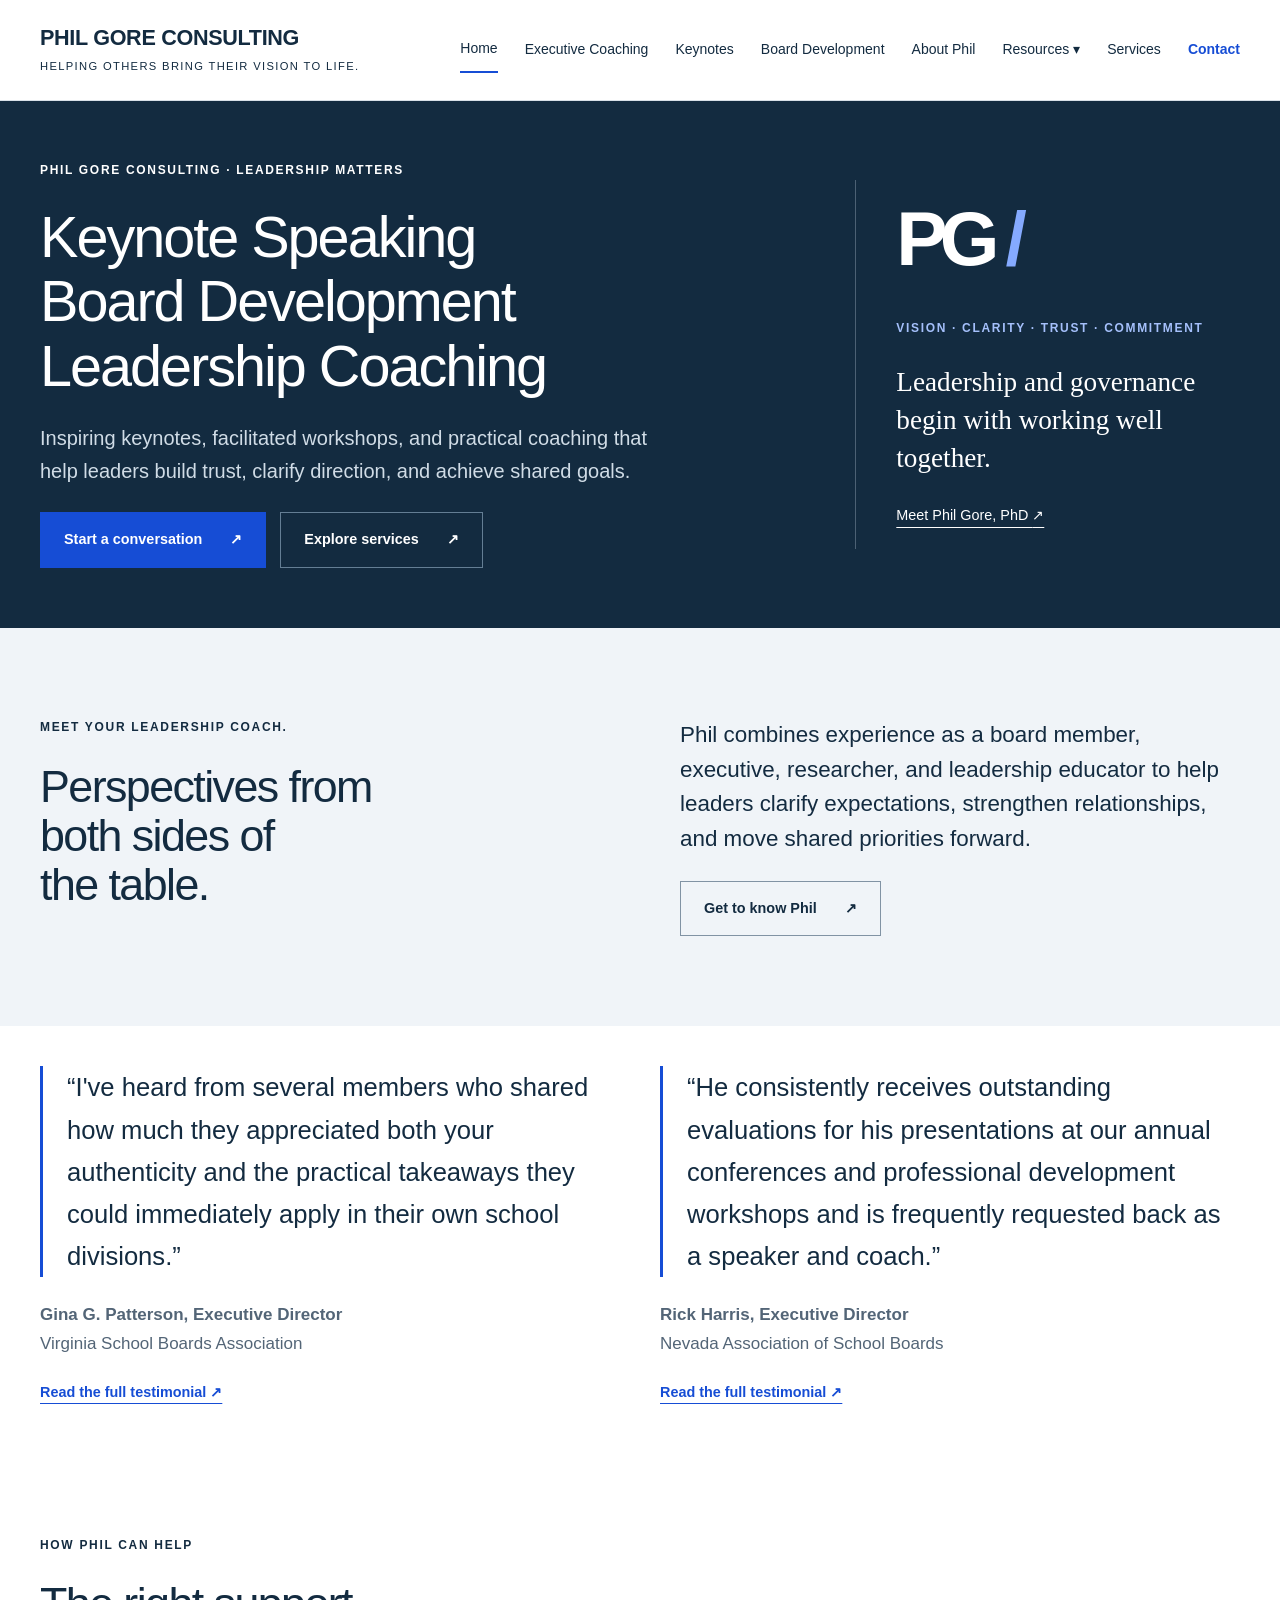
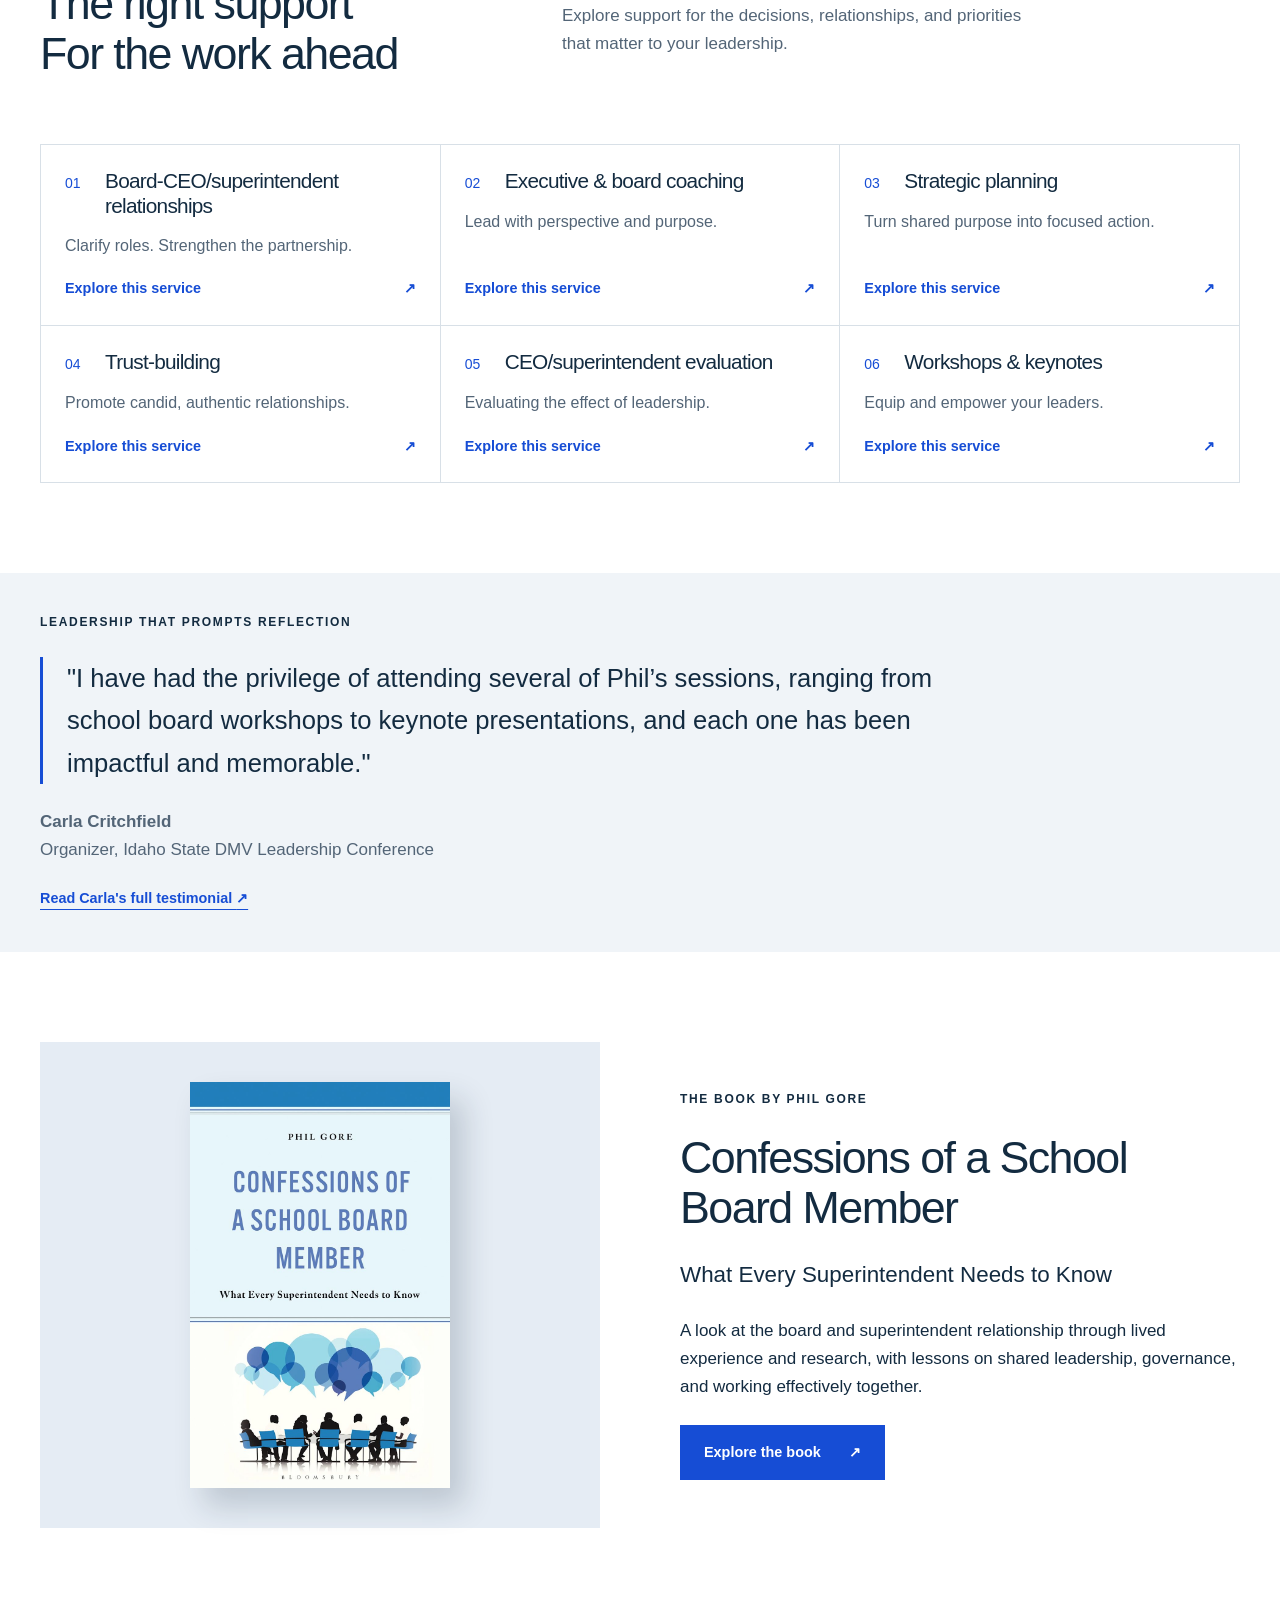
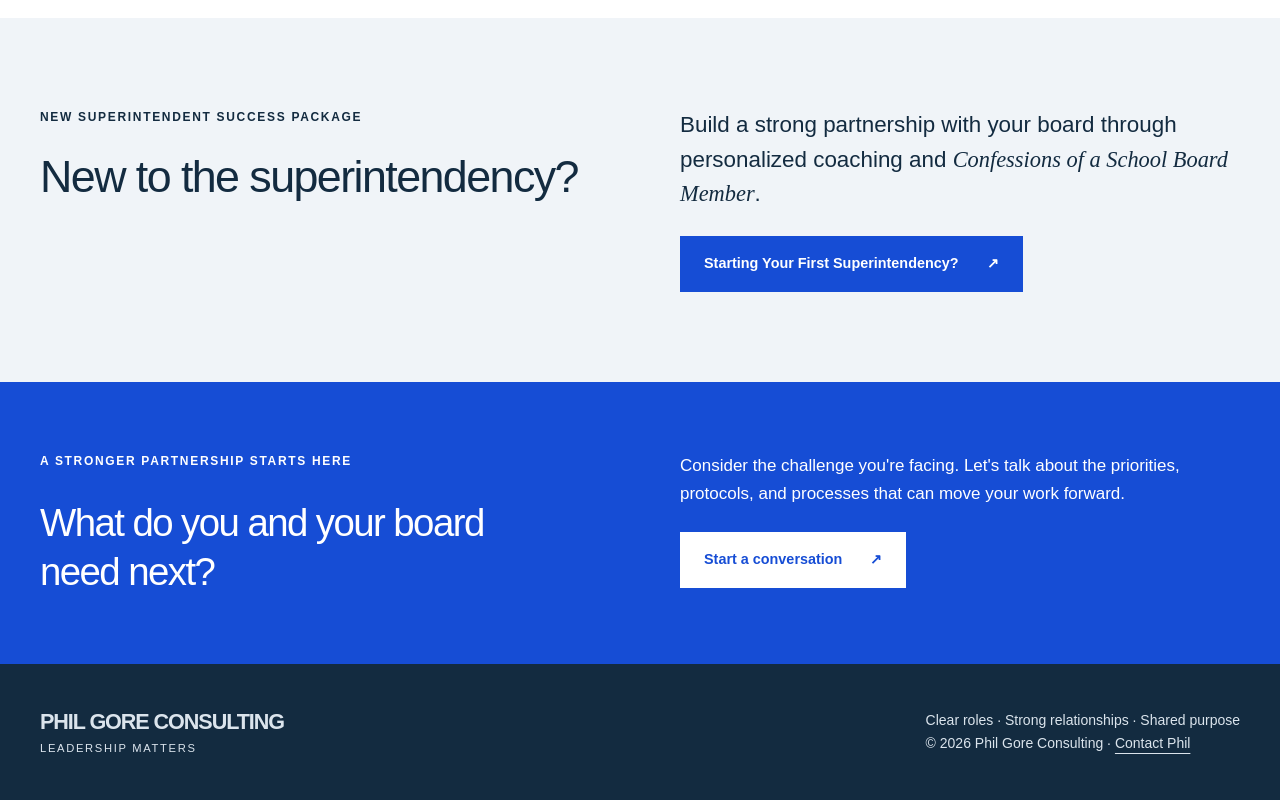
==== commit de165950: "Publish 6e5a82588a2c509595c1adecce71876e713c6007 Erog38/board-coach@6e5a82588a2c509595c1adecce71876e" ====
--- a/index.html
+++ b/index.html
@@ -1,2 +1,2 @@
 <!DOCTYPE html><html lang="en"><head><meta charset="utf-8"><meta name="viewport" content="width=device-width,initial-scale=1"><title>Phil Gore Consulting | Executive Coaching and Board Development</title><meta name="description" content="Governance consulting, executive coaching, strategic planning, and practical support for boards and superintendents with Phil Gore, PhD."><link rel="canonical" href="https://philgore.net/"><meta name="robots" content="index, follow, max-image-preview:large"><script type="application/ld+json">{"@context":"https://schema.org","@graph":[{"@type":"Person","@id":"https://philgore.net/#phil-gore","name":"Phil Gore","honorificSuffix":"PhD","url":"https://philgore.net/about/","image":"https://philgore.net/assets/phil-about.jpg","sameAs":["https://www.linkedin.com/in/phil-gore-phd-64459114"]},{"@type":"Organization","@id":"https://philgore.net/#consulting","name":"Phil Gore Consulting","url":"https://philgore.net/"},{"@type":"WebSite","@id":"https://philgore.net/#website","name":"Phil Gore Consulting","url":"https://philgore.net/","publisher":{"@id":"https://philgore.net/#consulting"},"inLanguage":"en-US"},{"@type":"WebPage","@id":"https://philgore.net/#webpage","url":"https://philgore.net/","name":"Phil Gore Consulting | Executive Coaching and Board Development","description":"Governance consulting, executive coaching, strategic planning, and practical support for boards and superintendents with Phil Gore, PhD.","isPartOf":{"@id":"https://philgore.net/#website"},"inLanguage":"en-US"}]}</script><meta property="og:url" content="https://philgore.net/"><meta property="og:site_name" content="Phil Gore Consulting"><meta property="og:locale" content="en_US"><meta name="twitter:title" content="Phil Gore Consulting | Executive Coaching and Board Development"><meta name="twitter:description" content="Governance consulting, executive coaching, strategic planning, and practical support for boards and superintendents with Phil Gore, PhD."><meta name="twitter:image:alt" content="Phil Gore"><meta property="og:title" content="Phil Gore Consulting | Executive Coaching and Board Development"><meta property="og:description" content="Governance consulting, executive coaching, strategic planning, and practical support for boards and superintendents with Phil Gore, PhD."><meta property="og:type" content="website"><meta property="og:image" content="https://philgore.net/assets/phil-about.jpg"><meta property="og:image:alt" content="Phil Gore"><meta name="twitter:card" content="summary_large_image"><meta name="twitter:image" content="https://philgore.net/assets/phil-about.jpg"><meta name="theme-color" content="#132b40"><link rel="icon" type="image/svg+xml" href="/favicon-pg.svg"><link rel="stylesheet" href="/_astro/Base.B_Kn-ehx.css"><style>.service[data-astro-cid-lcdefpme]{flex-direction:column;padding:24px;display:flex}.service-title[data-astro-cid-lcdefpme]{grid-template-columns:28px minmax(0,1fr);align-items:start;gap:12px;margin-bottom:14px;display:grid}.service-title[data-astro-cid-lcdefpme] .number[data-astro-cid-lcdefpme]{margin:3px 0 0}.service-title[data-astro-cid-lcdefpme] h3[data-astro-cid-lcdefpme]{overflow-wrap:anywhere;min-height:0;margin:0;font-size:1.3rem;line-height:1.2}.service[data-astro-cid-lcdefpme] p[data-astro-cid-lcdefpme]{margin:0 0 18px}.service[data-astro-cid-lcdefpme] .textlink[data-astro-cid-lcdefpme]{margin-top:auto}.home-endorsement[data-astro-cid-lcdefpme]{padding-block:40px}.home-testimonials[data-astro-cid-lcdefpme]{grid-template-columns:repeat(2,minmax(0,1fr));gap:40px;display:grid}.home-testimonials[data-astro-cid-lcdefpme] blockquote[data-astro-cid-lcdefpme]{font-size:clamp(1.1rem,1.5vw,1.35rem)}@media (width<=700px){.home-testimonials[data-astro-cid-lcdefpme]{grid-template-columns:1fr;gap:32px}}.home-endorsement[data-astro-cid-lcdefpme] figure[data-astro-cid-lcdefpme]{max-width:940px;margin:0 0 20px}.home-endorsement[data-astro-cid-lcdefpme] blockquote[data-astro-cid-lcdefpme]{border-left:3px solid var(--blue);margin:0 0 20px;padding-left:24px;font-size:clamp(1.2rem,2vw,1.65rem)}.home-endorsement[data-astro-cid-lcdefpme] figcaption[data-astro-cid-lcdefpme]{color:var(--muted)}.home-cta-line[data-astro-cid-lcdefpme]{white-space:nowrap;font-size:clamp(1.25rem,3vw,2.5rem)}@media (width>=901px){.hero-grid[data-astro-cid-lcdefpme]{grid-template-columns:1.55fr .8fr}}
-</style></head><body><a class="skip" href="#main">Skip to content</a><header class="header" data-astro-cid-nen7h5rs><div class="wrap header-inner" data-astro-cid-nen7h5rs><a class="brand" href="/" data-astro-cid-nen7h5rs>PHIL GORE CONSULTING<small data-astro-cid-nen7h5rs>Helping others bring their vision to life.</small></a><button class="menu-button" aria-controls="navigation" aria-expanded="false" data-astro-cid-nen7h5rs>Menu</button><nav id="navigation" aria-label="Main navigation" data-astro-cid-nen7h5rs><a href="/" aria-current="page" data-astro-cid-nen7h5rs>Home</a><a href="/executive-coaching/" data-astro-cid-nen7h5rs>Executive Coaching</a><a href="/events/" data-astro-cid-nen7h5rs>Keynotes</a><a href="/board-development/" data-astro-cid-nen7h5rs>Board Development</a><a href="/about/" data-astro-cid-nen7h5rs>About Phil</a><details class="resources-menu" data-astro-cid-nen7h5rs><summary data-astro-cid-nen7h5rs>Resources</summary><div class="resources-links" data-astro-cid-nen7h5rs><a href="/podcasts/" data-astro-cid-nen7h5rs>Podcasts</a><a href="/book/" data-astro-cid-nen7h5rs>Publications</a><a href="/insights/" data-astro-cid-nen7h5rs>Insights</a></div></details><a href="/services/" data-astro-cid-nen7h5rs>Services</a><a href="/contact/" data-astro-cid-nen7h5rs>Contact</a></nav></div></header><script type="module">var e=document.querySelector(`.menu-button`);e?.addEventListener(`click`,()=>{let t=document.querySelector(`nav`)?.classList.toggle(`open`);e.setAttribute(`aria-expanded`,String(!!t)),e.textContent=t?`Close`:`Menu`});var t=document.querySelector(`.resources-menu`);document.addEventListener(`click`,e=>{t&&!t.contains(e.target)&&(t.open=!1)}),t?.addEventListener(`keydown`,e=>{e.key===`Escape`&&(t.open=!1,t.querySelector(`summary`)?.focus())});</script><main id="main"><section class="hero leadership-hero" data-astro-cid-lcdefpme><div class="wrap hero-grid" data-astro-cid-lcdefpme><div class="leadership-intro" data-astro-cid-lcdefpme><p class="eyebrow" data-astro-cid-lcdefpme>Phil Gore Consulting · LEADERSHIP MATTERS</p><h1 class="leadership-heading" data-astro-cid-lcdefpme>Keynote Speaking<br data-astro-cid-lcdefpme>Board Development<br data-astro-cid-lcdefpme>Leadership Coaching</h1><p class="lead" data-astro-cid-lcdefpme>Inspiring keynotes, facilitated workshops, and actionable coaching that help leaders build trust, clarify direction, and achieve shared goals.</p><div class="actions" data-astro-cid-lcdefpme><a class="button " href="/contact/" data-astro-cid-lcdefpme>Start a conversation <span aria-hidden="true" data-astro-cid-lcdefpme>↗</span></a><a class="button secondary" href="/services/" data-astro-cid-lcdefpme>Explore services <span aria-hidden="true" data-astro-cid-lcdefpme>↗</span></a></div></div><aside class="hero-note" data-astro-cid-lcdefpme><span class="big-mark" data-astro-cid-lcdefpme>PG<span data-astro-cid-lcdefpme> /</span></span><p class="eyebrow" data-astro-cid-lcdefpme>Vision · Clarity · Trust · Commitment</p><p data-astro-cid-lcdefpme>Leadership and governance begin with working well together.</p><a href="/about/" data-astro-cid-lcdefpme>Meet Phil Gore, PhD <span aria-hidden="true" data-astro-cid-lcdefpme>↗</span></a></aside></div></section><section class="tinted" data-astro-cid-lcdefpme><div class="wrap split section" data-astro-cid-lcdefpme><div data-astro-cid-lcdefpme><p class="eyebrow" data-astro-cid-lcdefpme>MEET YOUR LEADERSHIP COACH.</p><h2 data-astro-cid-lcdefpme>Perspectives from<br data-astro-cid-lcdefpme>both sides of<br data-astro-cid-lcdefpme>the table.</h2></div><div data-astro-cid-lcdefpme><p class="large" data-astro-cid-lcdefpme>Phil combines experience as a board member, executive, researcher, and leadership educator to help leaders clarify expectations, strengthen relationships, and move shared priorities forward.</p><a class="button secondary" href="/about/" data-astro-cid-lcdefpme>Get to know Phil <span aria-hidden="true" data-astro-cid-lcdefpme>↗</span></a></div></div></section><section class="section wrap home-endorsement" aria-label="Client testimonials" data-astro-cid-lcdefpme><div class="home-testimonials" data-astro-cid-lcdefpme><div data-astro-cid-lcdefpme><figure data-astro-cid-lcdefpme><blockquote data-astro-cid-lcdefpme><p data-astro-cid-lcdefpme>“I've heard from several members who shared how much they appreciated both your authenticity and the practical takeaways they could immediately apply in their own school divisions.”</p></blockquote><figcaption data-astro-cid-lcdefpme><strong data-astro-cid-lcdefpme>Gina G. Patterson, Executive Director</strong><br data-astro-cid-lcdefpme>Virginia School Boards Association</figcaption></figure><a class="textlink" href="/events/#keynote-endorsement" data-astro-cid-lcdefpme>Read the full testimonial &#8599;</a></div><div data-astro-cid-lcdefpme><figure data-astro-cid-lcdefpme><blockquote data-astro-cid-lcdefpme><p data-astro-cid-lcdefpme>“He consistently receives outstanding evaluations for his presentations at our annual conferences and professional development workshops and is frequently requested back as a speaker and coach.”</p></blockquote><figcaption data-astro-cid-lcdefpme><strong data-astro-cid-lcdefpme>Rick Harris, Executive Director</strong><br data-astro-cid-lcdefpme>Nevada Association of School Boards</figcaption></figure><a class="textlink" href="/events/#rick-harris-testimonial" data-astro-cid-lcdefpme>Read the full testimonial &#8599;</a></div></div></section><section class="section wrap" data-astro-cid-lcdefpme><div class="section-heading" data-astro-cid-lcdefpme><p class="eyebrow" data-astro-cid-lcdefpme>How Phil can help</p><h2 data-astro-cid-lcdefpme>The right support<br data-astro-cid-lcdefpme>For the work ahead</h2><p data-astro-cid-lcdefpme>Explore support for the decisions, relationships, and priorities that matter to your leadership.</p></div><div class="service-grid" data-astro-cid-lcdefpme><a class="service" href="/board-development/" data-astro-cid-lcdefpme><div class="service-title" data-astro-cid-lcdefpme><span class="number" data-astro-cid-lcdefpme>01</span><h3 data-astro-cid-lcdefpme>Board-CEO/superintendent relationships</h3></div><p data-astro-cid-lcdefpme>Clarify roles. Strengthen the partnership.</p><span class="textlink" data-astro-cid-lcdefpme>Explore this service <span aria-hidden="true" data-astro-cid-lcdefpme>↗</span></span></a><a class="service" href="/executive-coaching/" data-astro-cid-lcdefpme><div class="service-title" data-astro-cid-lcdefpme><span class="number" data-astro-cid-lcdefpme>02</span><h3 data-astro-cid-lcdefpme>Executive & board coaching</h3></div><p data-astro-cid-lcdefpme>Lead with perspective and purpose.</p><span class="textlink" data-astro-cid-lcdefpme>Explore this service <span aria-hidden="true" data-astro-cid-lcdefpme>↗</span></span></a><a class="service" href="/services/#strategy" data-astro-cid-lcdefpme><div class="service-title" data-astro-cid-lcdefpme><span class="number" data-astro-cid-lcdefpme>03</span><h3 data-astro-cid-lcdefpme>Strategic planning</h3></div><p data-astro-cid-lcdefpme>Turn shared purpose into focused action.</p><span class="textlink" data-astro-cid-lcdefpme>Explore this service <span aria-hidden="true" data-astro-cid-lcdefpme>↗</span></span></a><a class="service" href="/events/#trust-and-relationships" data-astro-cid-lcdefpme><div class="service-title" data-astro-cid-lcdefpme><span class="number" data-astro-cid-lcdefpme>04</span><h3 data-astro-cid-lcdefpme>Trust-building</h3></div><p data-astro-cid-lcdefpme>Promote candid, authentic relationships.</p><span class="textlink" data-astro-cid-lcdefpme>Explore this service <span aria-hidden="true" data-astro-cid-lcdefpme>↗</span></span></a><a class="service" href="/board-development/#ceo-evaluation" data-astro-cid-lcdefpme><div class="service-title" data-astro-cid-lcdefpme><span class="number" data-astro-cid-lcdefpme>05</span><h3 data-astro-cid-lcdefpme>CEO/superintendent evaluation</h3></div><p data-astro-cid-lcdefpme>Evaluating the effect of leadership.</p><span class="textlink" data-astro-cid-lcdefpme>Explore this service <span aria-hidden="true" data-astro-cid-lcdefpme>↗</span></span></a><a class="service" href="/events/" data-astro-cid-lcdefpme><div class="service-title" data-astro-cid-lcdefpme><span class="number" data-astro-cid-lcdefpme>06</span><h3 data-astro-cid-lcdefpme>Workshops & keynotes</h3></div><p data-astro-cid-lcdefpme>Equip and empower your leaders.</p><span class="textlink" data-astro-cid-lcdefpme>Explore this service <span aria-hidden="true" data-astro-cid-lcdefpme>↗</span></span></a></div></section><section class="tinted" data-astro-cid-lcdefpme><div class="section wrap home-endorsement" data-astro-cid-lcdefpme><p class="eyebrow" data-astro-cid-lcdefpme>Leadership that prompts reflection</p><figure data-astro-cid-lcdefpme><blockquote data-astro-cid-lcdefpme><p data-astro-cid-lcdefpme>"I have had the privilege of attending several of Phil’s sessions, ranging from school board workshops to keynote presentations, and each one has been impactful and memorable."</p></blockquote><figcaption data-astro-cid-lcdefpme><strong data-astro-cid-lcdefpme>Carla Critchfield</strong><br data-astro-cid-lcdefpme>Organizer, Idaho State DMV Leadership Conference</figcaption></figure><a class="textlink" href="/events/#carla-critchfield-testimonial" data-astro-cid-lcdefpme>Read Carla's full testimonial <span aria-hidden="true" data-astro-cid-lcdefpme>↗</span></a></div></section><section class="section wrap split book-feature" data-astro-cid-lcdefpme><div class="cover-area" data-astro-cid-lcdefpme><img src="/assets/book.jpg" alt="Cover of Confessions of a School Board Member by Phil Gore" width="852" height="1331" loading="lazy" data-astro-cid-lcdefpme></div><div data-astro-cid-lcdefpme><p class="eyebrow" data-astro-cid-lcdefpme>The book by Phil Gore</p><h2 data-astro-cid-lcdefpme>Confessions of a School Board Member</h2><p class="large" data-astro-cid-lcdefpme>What Every Superintendent Needs to Know</p><p data-astro-cid-lcdefpme>A look at the board and superintendent relationship through lived experience and research, with lessons on shared leadership, governance, and working effectively together.</p><a class="button " href="/book/" data-astro-cid-lcdefpme>Explore the book <span aria-hidden="true" data-astro-cid-lcdefpme>↗</span></a></div></section><section class="tinted section" id="new-superintendent-package" aria-label="New Superintendent Success Package"><div class="wrap split"><div><p class="eyebrow">New Superintendent Success Package</p><h2>New to the superintendency?</h2></div><div><p class="large">Build a strong partnership with your board through personalized coaching and <em>Confessions of a School Board Member</em>.</p><a class="button" href="/new-superintendent-success-package/">Starting Your First Superintendency? <span aria-hidden="true">&#8599;</span></a></div></div></section><section class="cta"><div class="wrap split"><div><p class="eyebrow">A stronger partnership starts here</p><h2><span class="home-cta-line" data-astro-cid-lcdefpme>What do you and your board</span><br data-astro-cid-lcdefpme><span class="home-cta-line" data-astro-cid-lcdefpme>need next?</span></h2></div><div><p>Consider the challenge you're facing. Let's talk about the priorities, protocols, and processes that can move your work forward.</p><a class="button " href="/contact/">Start a conversation <span aria-hidden="true">↗</span></a></div></div></section></main><footer><div class="wrap"><a class="brand" href="/">PHIL GORE CONSULTING<small>LEADERSHIP MATTERS</small></a><p>Clear roles · Strong relationships · Shared purpose<br>© 2026 Phil Gore Consulting · <a href="/contact/">Contact Phil</a></p></div></footer></body></html>+</style></head><body><a class="skip" href="#main">Skip to content</a><header class="header" data-astro-cid-nen7h5rs><div class="wrap header-inner" data-astro-cid-nen7h5rs><a class="brand" href="/" data-astro-cid-nen7h5rs>PHIL GORE CONSULTING<small data-astro-cid-nen7h5rs>Helping others bring their vision to life.</small></a><button class="menu-button" aria-controls="navigation" aria-expanded="false" data-astro-cid-nen7h5rs>Menu</button><nav id="navigation" aria-label="Main navigation" data-astro-cid-nen7h5rs><a href="/" aria-current="page" data-astro-cid-nen7h5rs>Home</a><a href="/executive-coaching/" data-astro-cid-nen7h5rs>Executive Coaching</a><a href="/events/" data-astro-cid-nen7h5rs>Keynotes</a><a href="/board-development/" data-astro-cid-nen7h5rs>Board Development</a><a href="/about/" data-astro-cid-nen7h5rs>About Phil</a><details class="resources-menu" data-astro-cid-nen7h5rs><summary data-astro-cid-nen7h5rs>Resources</summary><div class="resources-links" data-astro-cid-nen7h5rs><a href="/podcasts/" data-astro-cid-nen7h5rs>Podcasts</a><a href="/book/" data-astro-cid-nen7h5rs>Publications</a><a href="/insights/" data-astro-cid-nen7h5rs>Insights</a></div></details><a href="/services/" data-astro-cid-nen7h5rs>Services</a><a href="/contact/" data-astro-cid-nen7h5rs>Contact</a></nav></div></header><script type="module">var e=document.querySelector(`.menu-button`);e?.addEventListener(`click`,()=>{let t=document.querySelector(`nav`)?.classList.toggle(`open`);e.setAttribute(`aria-expanded`,String(!!t)),e.textContent=t?`Close`:`Menu`});var t=document.querySelector(`.resources-menu`);document.addEventListener(`click`,e=>{t&&!t.contains(e.target)&&(t.open=!1)}),t?.addEventListener(`keydown`,e=>{e.key===`Escape`&&(t.open=!1,t.querySelector(`summary`)?.focus())});</script><main id="main"><section class="hero leadership-hero" data-astro-cid-lcdefpme><div class="wrap hero-grid" data-astro-cid-lcdefpme><div class="leadership-intro" data-astro-cid-lcdefpme><p class="eyebrow" data-astro-cid-lcdefpme>Phil Gore Consulting · LEADERSHIP MATTERS</p><h1 class="leadership-heading" data-astro-cid-lcdefpme>Keynote Speaking<br data-astro-cid-lcdefpme>Board Development<br data-astro-cid-lcdefpme>Leadership Coaching</h1><p class="lead" data-astro-cid-lcdefpme>Inspiring keynotes, facilitated workshops, and practical coaching that help leaders build trust, clarify direction, and achieve shared goals.</p><div class="actions" data-astro-cid-lcdefpme><a class="button " href="/contact/" data-astro-cid-lcdefpme>Start a conversation <span aria-hidden="true" data-astro-cid-lcdefpme>↗</span></a><a class="button secondary" href="/services/" data-astro-cid-lcdefpme>Explore services <span aria-hidden="true" data-astro-cid-lcdefpme>↗</span></a></div></div><aside class="hero-note" data-astro-cid-lcdefpme><span class="big-mark" data-astro-cid-lcdefpme>PG<span data-astro-cid-lcdefpme> /</span></span><p class="eyebrow" data-astro-cid-lcdefpme>Vision · Clarity · Trust · Commitment</p><p data-astro-cid-lcdefpme>Leadership and governance begin with working well together.</p><a href="/about/" data-astro-cid-lcdefpme>Meet Phil Gore, PhD <span aria-hidden="true" data-astro-cid-lcdefpme>↗</span></a></aside></div></section><section class="tinted" data-astro-cid-lcdefpme><div class="wrap split section" data-astro-cid-lcdefpme><div data-astro-cid-lcdefpme><p class="eyebrow" data-astro-cid-lcdefpme>MEET YOUR LEADERSHIP COACH.</p><h2 data-astro-cid-lcdefpme>Perspectives from<br data-astro-cid-lcdefpme>both sides of<br data-astro-cid-lcdefpme>the table.</h2></div><div data-astro-cid-lcdefpme><p class="large" data-astro-cid-lcdefpme>Phil combines experience as a board member, executive, researcher, and leadership educator to help leaders clarify expectations, strengthen relationships, and move shared priorities forward.</p><a class="button secondary" href="/about/" data-astro-cid-lcdefpme>Get to know Phil <span aria-hidden="true" data-astro-cid-lcdefpme>↗</span></a></div></div></section><section class="section wrap home-endorsement" aria-label="Client testimonials" data-astro-cid-lcdefpme><div class="home-testimonials" data-astro-cid-lcdefpme><div data-astro-cid-lcdefpme><figure data-astro-cid-lcdefpme><blockquote data-astro-cid-lcdefpme><p data-astro-cid-lcdefpme>“I've heard from several members who shared how much they appreciated both your authenticity and the practical takeaways they could immediately apply in their own school divisions.”</p></blockquote><figcaption data-astro-cid-lcdefpme><strong data-astro-cid-lcdefpme>Gina G. Patterson, Executive Director</strong><br data-astro-cid-lcdefpme>Virginia School Boards Association</figcaption></figure><a class="textlink" href="/events/#keynote-endorsement" data-astro-cid-lcdefpme>Read the full testimonial &#8599;</a></div><div data-astro-cid-lcdefpme><figure data-astro-cid-lcdefpme><blockquote data-astro-cid-lcdefpme><p data-astro-cid-lcdefpme>“He consistently receives outstanding evaluations for his presentations at our annual conferences and professional development workshops and is frequently requested back as a speaker and coach.”</p></blockquote><figcaption data-astro-cid-lcdefpme><strong data-astro-cid-lcdefpme>Rick Harris, Executive Director</strong><br data-astro-cid-lcdefpme>Nevada Association of School Boards</figcaption></figure><a class="textlink" href="/events/#rick-harris-testimonial" data-astro-cid-lcdefpme>Read the full testimonial &#8599;</a></div></div></section><section class="section wrap" data-astro-cid-lcdefpme><div class="section-heading" data-astro-cid-lcdefpme><p class="eyebrow" data-astro-cid-lcdefpme>How Phil can help</p><h2 data-astro-cid-lcdefpme>The right support<br data-astro-cid-lcdefpme>For the work ahead</h2><p data-astro-cid-lcdefpme>Explore support for the decisions, relationships, and priorities that matter to your leadership.</p></div><div class="service-grid" data-astro-cid-lcdefpme><a class="service" href="/board-development/" data-astro-cid-lcdefpme><div class="service-title" data-astro-cid-lcdefpme><span class="number" data-astro-cid-lcdefpme>01</span><h3 data-astro-cid-lcdefpme>Board-CEO/superintendent relationships</h3></div><p data-astro-cid-lcdefpme>Clarify roles. Strengthen the partnership.</p><span class="textlink" data-astro-cid-lcdefpme>Explore this service <span aria-hidden="true" data-astro-cid-lcdefpme>↗</span></span></a><a class="service" href="/executive-coaching/" data-astro-cid-lcdefpme><div class="service-title" data-astro-cid-lcdefpme><span class="number" data-astro-cid-lcdefpme>02</span><h3 data-astro-cid-lcdefpme>Executive & board coaching</h3></div><p data-astro-cid-lcdefpme>Lead with perspective and purpose.</p><span class="textlink" data-astro-cid-lcdefpme>Explore this service <span aria-hidden="true" data-astro-cid-lcdefpme>↗</span></span></a><a class="service" href="/services/#strategy" data-astro-cid-lcdefpme><div class="service-title" data-astro-cid-lcdefpme><span class="number" data-astro-cid-lcdefpme>03</span><h3 data-astro-cid-lcdefpme>Strategic planning</h3></div><p data-astro-cid-lcdefpme>Turn shared purpose into focused action.</p><span class="textlink" data-astro-cid-lcdefpme>Explore this service <span aria-hidden="true" data-astro-cid-lcdefpme>↗</span></span></a><a class="service" href="/events/#trust-and-relationships" data-astro-cid-lcdefpme><div class="service-title" data-astro-cid-lcdefpme><span class="number" data-astro-cid-lcdefpme>04</span><h3 data-astro-cid-lcdefpme>Trust-building</h3></div><p data-astro-cid-lcdefpme>Promote candid, authentic relationships.</p><span class="textlink" data-astro-cid-lcdefpme>Explore this service <span aria-hidden="true" data-astro-cid-lcdefpme>↗</span></span></a><a class="service" href="/board-development/#ceo-evaluation" data-astro-cid-lcdefpme><div class="service-title" data-astro-cid-lcdefpme><span class="number" data-astro-cid-lcdefpme>05</span><h3 data-astro-cid-lcdefpme>CEO/superintendent evaluation</h3></div><p data-astro-cid-lcdefpme>Evaluating the effect of leadership.</p><span class="textlink" data-astro-cid-lcdefpme>Explore this service <span aria-hidden="true" data-astro-cid-lcdefpme>↗</span></span></a><a class="service" href="/events/" data-astro-cid-lcdefpme><div class="service-title" data-astro-cid-lcdefpme><span class="number" data-astro-cid-lcdefpme>06</span><h3 data-astro-cid-lcdefpme>Workshops & keynotes</h3></div><p data-astro-cid-lcdefpme>Equip and empower your leaders.</p><span class="textlink" data-astro-cid-lcdefpme>Explore this service <span aria-hidden="true" data-astro-cid-lcdefpme>↗</span></span></a></div></section><section class="tinted" data-astro-cid-lcdefpme><div class="section wrap home-endorsement" data-astro-cid-lcdefpme><p class="eyebrow" data-astro-cid-lcdefpme>Leadership that prompts reflection</p><figure data-astro-cid-lcdefpme><blockquote data-astro-cid-lcdefpme><p data-astro-cid-lcdefpme>"I have had the privilege of attending several of Phil’s sessions, ranging from school board workshops to keynote presentations, and each one has been impactful and memorable."</p></blockquote><figcaption data-astro-cid-lcdefpme><strong data-astro-cid-lcdefpme>Carla Critchfield</strong><br data-astro-cid-lcdefpme>Organizer, Idaho State DMV Leadership Conference</figcaption></figure><a class="textlink" href="/events/#carla-critchfield-testimonial" data-astro-cid-lcdefpme>Read Carla's full testimonial <span aria-hidden="true" data-astro-cid-lcdefpme>↗</span></a></div></section><section class="section wrap split book-feature" data-astro-cid-lcdefpme><div class="cover-area" data-astro-cid-lcdefpme><img src="/assets/book.jpg" alt="Cover of Confessions of a School Board Member by Phil Gore" width="852" height="1331" loading="lazy" data-astro-cid-lcdefpme></div><div data-astro-cid-lcdefpme><p class="eyebrow" data-astro-cid-lcdefpme>The book by Phil Gore</p><h2 data-astro-cid-lcdefpme>Confessions of a School Board Member</h2><p class="large" data-astro-cid-lcdefpme>What Every Superintendent Needs to Know</p><p data-astro-cid-lcdefpme>A look at the board and superintendent relationship through lived experience and research, with lessons on shared leadership, governance, and working effectively together.</p><a class="button " href="/book/" data-astro-cid-lcdefpme>Explore the book <span aria-hidden="true" data-astro-cid-lcdefpme>↗</span></a></div></section><section class="tinted section" id="new-superintendent-package" aria-label="New Superintendent Success Package"><div class="wrap split"><div><p class="eyebrow">New Superintendent Success Package</p><h2>New to the superintendency?</h2></div><div><p class="large">Build a strong partnership with your board through personalized coaching and <em>Confessions of a School Board Member</em>.</p><a class="button" href="/new-superintendent-success-package/">Starting Your First Superintendency? <span aria-hidden="true">&#8599;</span></a></div></div></section><section class="cta"><div class="wrap split"><div><p class="eyebrow">A stronger partnership starts here</p><h2><span class="home-cta-line" data-astro-cid-lcdefpme>What do you and your board</span><br data-astro-cid-lcdefpme><span class="home-cta-line" data-astro-cid-lcdefpme>need next?</span></h2></div><div><p>Consider the challenge you're facing. Let's talk about the priorities, protocols, and processes that can move your work forward.</p><a class="button " href="/contact/">Start a conversation <span aria-hidden="true">↗</span></a></div></div></section></main><footer><div class="wrap"><a class="brand" href="/">PHIL GORE CONSULTING<small>LEADERSHIP MATTERS</small></a><p>Clear roles · Strong relationships · Shared purpose<br>© 2026 Phil Gore Consulting · <a href="/contact/">Contact Phil</a></p></div></footer></body></html>
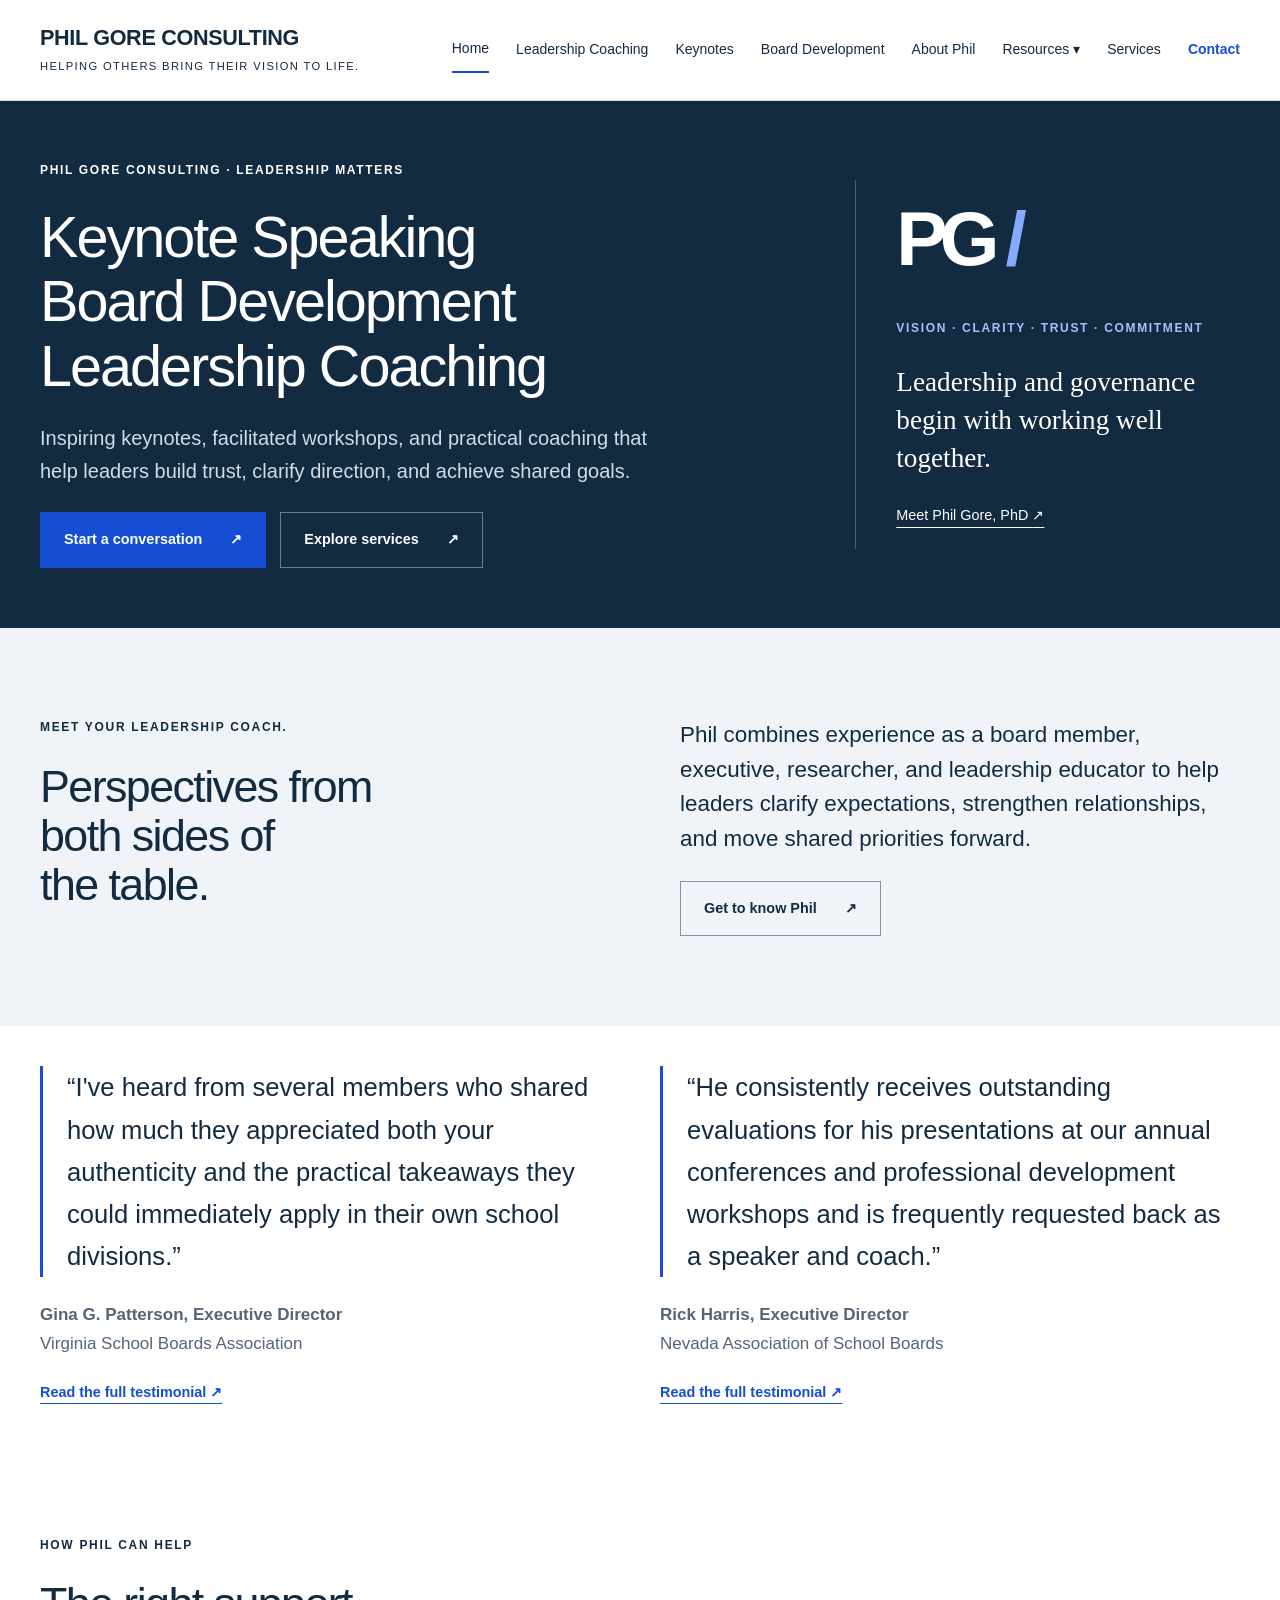
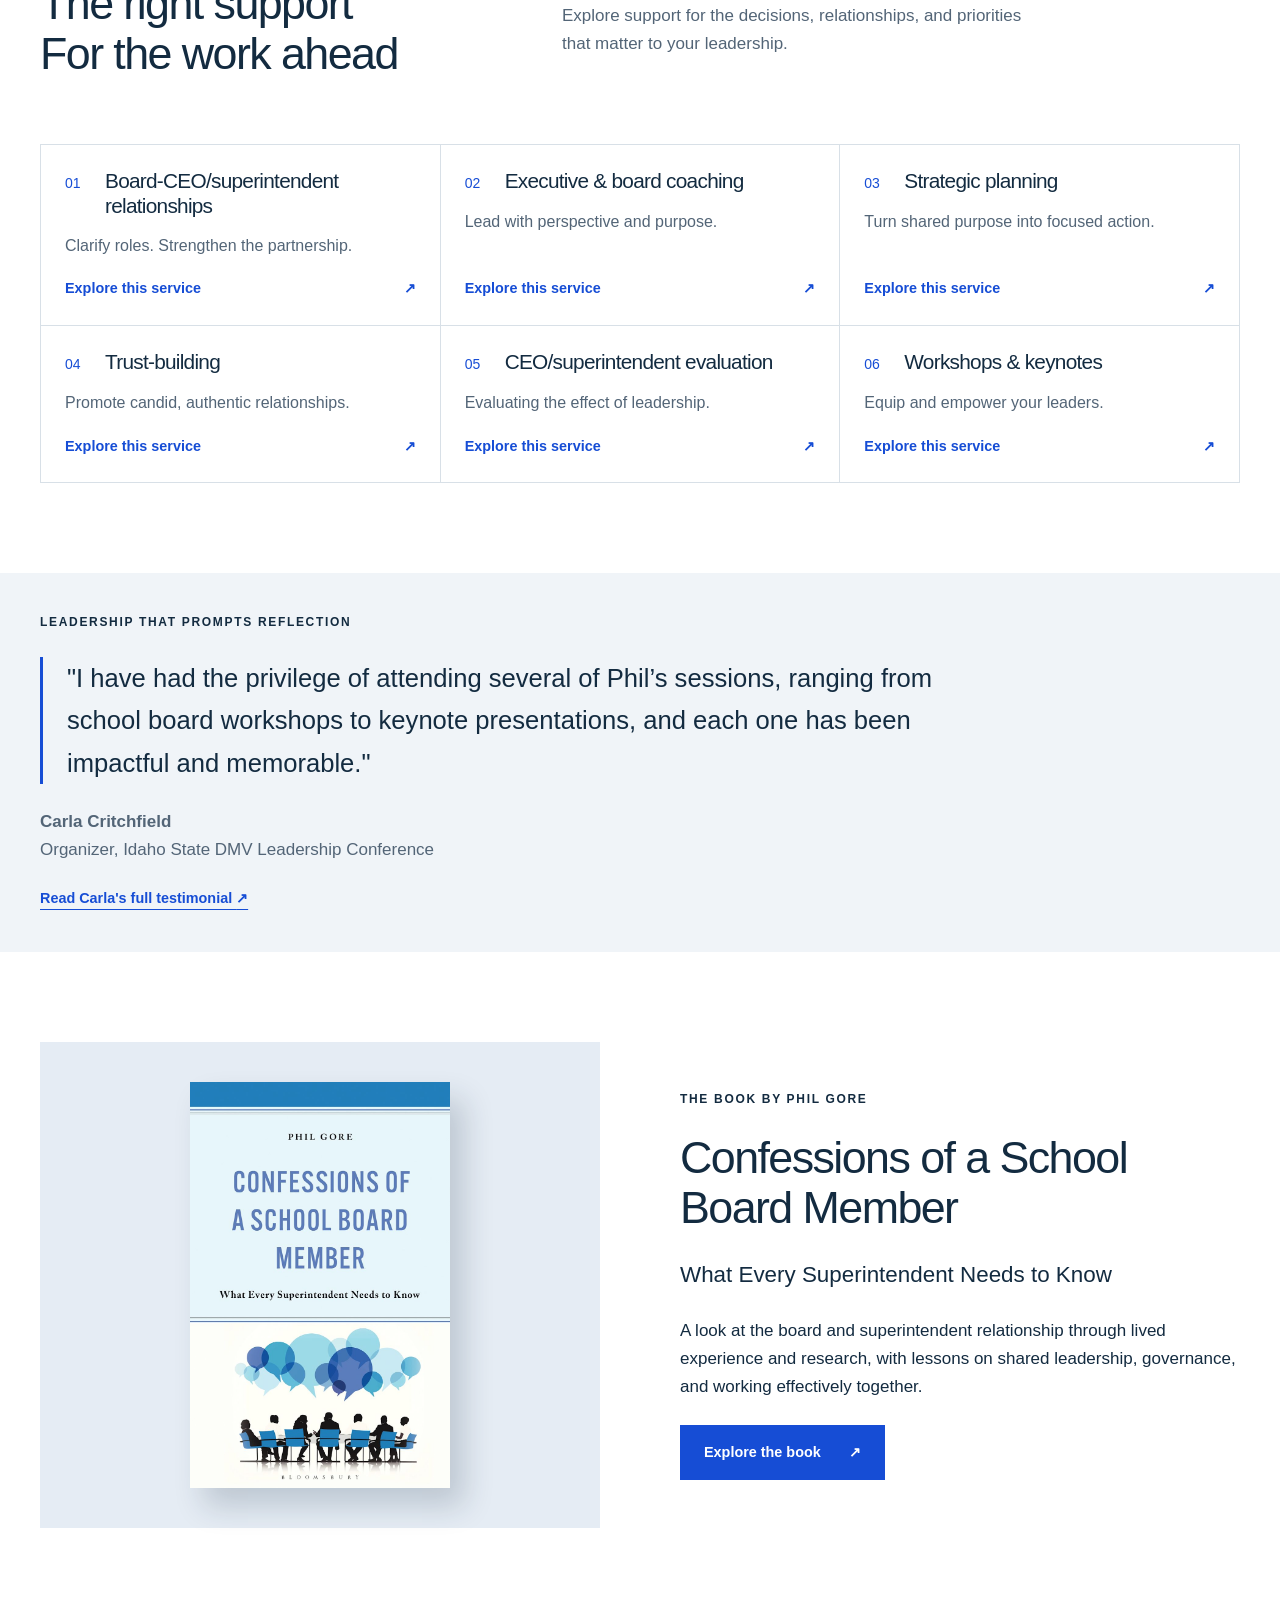
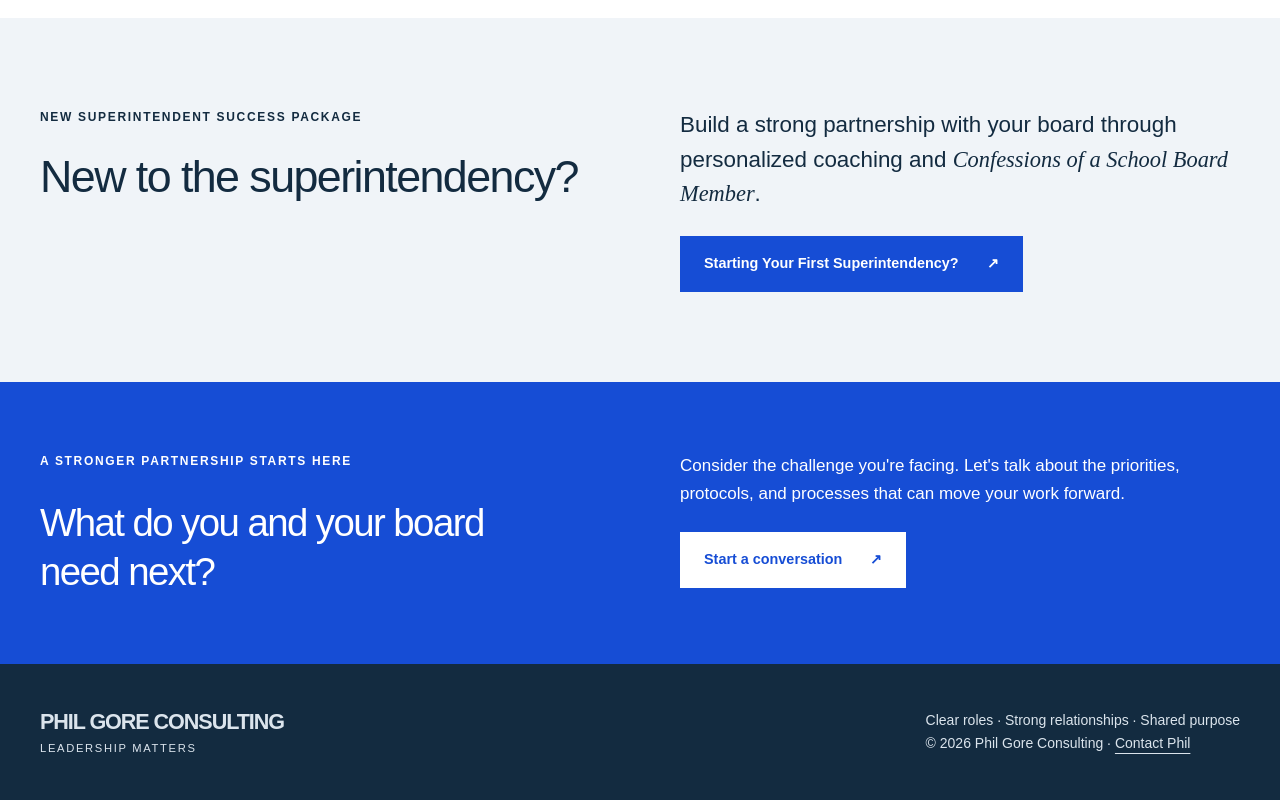
==== commit 07a6eed3: "Publish e73377c470784cc4977c563efd059a7425116ead Erog38/board-coach@e73377c470784cc4977c563efd059a74" ====
--- a/index.html
+++ b/index.html
@@ -1,2 +1,2 @@
-<!DOCTYPE html><html lang="en"><head><meta charset="utf-8"><meta name="viewport" content="width=device-width,initial-scale=1"><title>Phil Gore Consulting | Executive Coaching and Board Development</title><meta name="description" content="Governance consulting, executive coaching, strategic planning, and practical support for boards and superintendents with Phil Gore, PhD."><link rel="canonical" href="https://philgore.net/"><meta name="robots" content="index, follow, max-image-preview:large"><script type="application/ld+json">{"@context":"https://schema.org","@graph":[{"@type":"Person","@id":"https://philgore.net/#phil-gore","name":"Phil Gore","honorificSuffix":"PhD","url":"https://philgore.net/about/","image":"https://philgore.net/assets/phil-about.jpg","sameAs":["https://www.linkedin.com/in/phil-gore-phd-64459114"]},{"@type":"Organization","@id":"https://philgore.net/#consulting","name":"Phil Gore Consulting","url":"https://philgore.net/"},{"@type":"WebSite","@id":"https://philgore.net/#website","name":"Phil Gore Consulting","url":"https://philgore.net/","publisher":{"@id":"https://philgore.net/#consulting"},"inLanguage":"en-US"},{"@type":"WebPage","@id":"https://philgore.net/#webpage","url":"https://philgore.net/","name":"Phil Gore Consulting | Executive Coaching and Board Development","description":"Governance consulting, executive coaching, strategic planning, and practical support for boards and superintendents with Phil Gore, PhD.","isPartOf":{"@id":"https://philgore.net/#website"},"inLanguage":"en-US"}]}</script><meta property="og:url" content="https://philgore.net/"><meta property="og:site_name" content="Phil Gore Consulting"><meta property="og:locale" content="en_US"><meta name="twitter:title" content="Phil Gore Consulting | Executive Coaching and Board Development"><meta name="twitter:description" content="Governance consulting, executive coaching, strategic planning, and practical support for boards and superintendents with Phil Gore, PhD."><meta name="twitter:image:alt" content="Phil Gore"><meta property="og:title" content="Phil Gore Consulting | Executive Coaching and Board Development"><meta property="og:description" content="Governance consulting, executive coaching, strategic planning, and practical support for boards and superintendents with Phil Gore, PhD."><meta property="og:type" content="website"><meta property="og:image" content="https://philgore.net/assets/phil-about.jpg"><meta property="og:image:alt" content="Phil Gore"><meta name="twitter:card" content="summary_large_image"><meta name="twitter:image" content="https://philgore.net/assets/phil-about.jpg"><meta name="theme-color" content="#132b40"><link rel="icon" type="image/svg+xml" href="/favicon-pg.svg"><link rel="stylesheet" href="/_astro/Base.B_Kn-ehx.css"><style>.service[data-astro-cid-lcdefpme]{flex-direction:column;padding:24px;display:flex}.service-title[data-astro-cid-lcdefpme]{grid-template-columns:28px minmax(0,1fr);align-items:start;gap:12px;margin-bottom:14px;display:grid}.service-title[data-astro-cid-lcdefpme] .number[data-astro-cid-lcdefpme]{margin:3px 0 0}.service-title[data-astro-cid-lcdefpme] h3[data-astro-cid-lcdefpme]{overflow-wrap:anywhere;min-height:0;margin:0;font-size:1.3rem;line-height:1.2}.service[data-astro-cid-lcdefpme] p[data-astro-cid-lcdefpme]{margin:0 0 18px}.service[data-astro-cid-lcdefpme] .textlink[data-astro-cid-lcdefpme]{margin-top:auto}.home-endorsement[data-astro-cid-lcdefpme]{padding-block:40px}.home-testimonials[data-astro-cid-lcdefpme]{grid-template-columns:repeat(2,minmax(0,1fr));gap:40px;display:grid}.home-testimonials[data-astro-cid-lcdefpme] blockquote[data-astro-cid-lcdefpme]{font-size:clamp(1.1rem,1.5vw,1.35rem)}@media (width<=700px){.home-testimonials[data-astro-cid-lcdefpme]{grid-template-columns:1fr;gap:32px}}.home-endorsement[data-astro-cid-lcdefpme] figure[data-astro-cid-lcdefpme]{max-width:940px;margin:0 0 20px}.home-endorsement[data-astro-cid-lcdefpme] blockquote[data-astro-cid-lcdefpme]{border-left:3px solid var(--blue);margin:0 0 20px;padding-left:24px;font-size:clamp(1.2rem,2vw,1.65rem)}.home-endorsement[data-astro-cid-lcdefpme] figcaption[data-astro-cid-lcdefpme]{color:var(--muted)}.home-cta-line[data-astro-cid-lcdefpme]{white-space:nowrap;font-size:clamp(1.25rem,3vw,2.5rem)}@media (width>=901px){.hero-grid[data-astro-cid-lcdefpme]{grid-template-columns:1.55fr .8fr}}
-</style></head><body><a class="skip" href="#main">Skip to content</a><header class="header" data-astro-cid-nen7h5rs><div class="wrap header-inner" data-astro-cid-nen7h5rs><a class="brand" href="/" data-astro-cid-nen7h5rs>PHIL GORE CONSULTING<small data-astro-cid-nen7h5rs>Helping others bring their vision to life.</small></a><button class="menu-button" aria-controls="navigation" aria-expanded="false" data-astro-cid-nen7h5rs>Menu</button><nav id="navigation" aria-label="Main navigation" data-astro-cid-nen7h5rs><a href="/" aria-current="page" data-astro-cid-nen7h5rs>Home</a><a href="/executive-coaching/" data-astro-cid-nen7h5rs>Executive Coaching</a><a href="/events/" data-astro-cid-nen7h5rs>Keynotes</a><a href="/board-development/" data-astro-cid-nen7h5rs>Board Development</a><a href="/about/" data-astro-cid-nen7h5rs>About Phil</a><details class="resources-menu" data-astro-cid-nen7h5rs><summary data-astro-cid-nen7h5rs>Resources</summary><div class="resources-links" data-astro-cid-nen7h5rs><a href="/podcasts/" data-astro-cid-nen7h5rs>Podcasts</a><a href="/book/" data-astro-cid-nen7h5rs>Publications</a><a href="/insights/" data-astro-cid-nen7h5rs>Insights</a></div></details><a href="/services/" data-astro-cid-nen7h5rs>Services</a><a href="/contact/" data-astro-cid-nen7h5rs>Contact</a></nav></div></header><script type="module">var e=document.querySelector(`.menu-button`);e?.addEventListener(`click`,()=>{let t=document.querySelector(`nav`)?.classList.toggle(`open`);e.setAttribute(`aria-expanded`,String(!!t)),e.textContent=t?`Close`:`Menu`});var t=document.querySelector(`.resources-menu`);document.addEventListener(`click`,e=>{t&&!t.contains(e.target)&&(t.open=!1)}),t?.addEventListener(`keydown`,e=>{e.key===`Escape`&&(t.open=!1,t.querySelector(`summary`)?.focus())});</script><main id="main"><section class="hero leadership-hero" data-astro-cid-lcdefpme><div class="wrap hero-grid" data-astro-cid-lcdefpme><div class="leadership-intro" data-astro-cid-lcdefpme><p class="eyebrow" data-astro-cid-lcdefpme>Phil Gore Consulting · LEADERSHIP MATTERS</p><h1 class="leadership-heading" data-astro-cid-lcdefpme>Keynote Speaking<br data-astro-cid-lcdefpme>Board Development<br data-astro-cid-lcdefpme>Leadership Coaching</h1><p class="lead" data-astro-cid-lcdefpme>Inspiring keynotes, facilitated workshops, and practical coaching that help leaders build trust, clarify direction, and achieve shared goals.</p><div class="actions" data-astro-cid-lcdefpme><a class="button " href="/contact/" data-astro-cid-lcdefpme>Start a conversation <span aria-hidden="true" data-astro-cid-lcdefpme>↗</span></a><a class="button secondary" href="/services/" data-astro-cid-lcdefpme>Explore services <span aria-hidden="true" data-astro-cid-lcdefpme>↗</span></a></div></div><aside class="hero-note" data-astro-cid-lcdefpme><span class="big-mark" data-astro-cid-lcdefpme>PG<span data-astro-cid-lcdefpme> /</span></span><p class="eyebrow" data-astro-cid-lcdefpme>Vision · Clarity · Trust · Commitment</p><p data-astro-cid-lcdefpme>Leadership and governance begin with working well together.</p><a href="/about/" data-astro-cid-lcdefpme>Meet Phil Gore, PhD <span aria-hidden="true" data-astro-cid-lcdefpme>↗</span></a></aside></div></section><section class="tinted" data-astro-cid-lcdefpme><div class="wrap split section" data-astro-cid-lcdefpme><div data-astro-cid-lcdefpme><p class="eyebrow" data-astro-cid-lcdefpme>MEET YOUR LEADERSHIP COACH.</p><h2 data-astro-cid-lcdefpme>Perspectives from<br data-astro-cid-lcdefpme>both sides of<br data-astro-cid-lcdefpme>the table.</h2></div><div data-astro-cid-lcdefpme><p class="large" data-astro-cid-lcdefpme>Phil combines experience as a board member, executive, researcher, and leadership educator to help leaders clarify expectations, strengthen relationships, and move shared priorities forward.</p><a class="button secondary" href="/about/" data-astro-cid-lcdefpme>Get to know Phil <span aria-hidden="true" data-astro-cid-lcdefpme>↗</span></a></div></div></section><section class="section wrap home-endorsement" aria-label="Client testimonials" data-astro-cid-lcdefpme><div class="home-testimonials" data-astro-cid-lcdefpme><div data-astro-cid-lcdefpme><figure data-astro-cid-lcdefpme><blockquote data-astro-cid-lcdefpme><p data-astro-cid-lcdefpme>“I've heard from several members who shared how much they appreciated both your authenticity and the practical takeaways they could immediately apply in their own school divisions.”</p></blockquote><figcaption data-astro-cid-lcdefpme><strong data-astro-cid-lcdefpme>Gina G. Patterson, Executive Director</strong><br data-astro-cid-lcdefpme>Virginia School Boards Association</figcaption></figure><a class="textlink" href="/events/#keynote-endorsement" data-astro-cid-lcdefpme>Read the full testimonial &#8599;</a></div><div data-astro-cid-lcdefpme><figure data-astro-cid-lcdefpme><blockquote data-astro-cid-lcdefpme><p data-astro-cid-lcdefpme>“He consistently receives outstanding evaluations for his presentations at our annual conferences and professional development workshops and is frequently requested back as a speaker and coach.”</p></blockquote><figcaption data-astro-cid-lcdefpme><strong data-astro-cid-lcdefpme>Rick Harris, Executive Director</strong><br data-astro-cid-lcdefpme>Nevada Association of School Boards</figcaption></figure><a class="textlink" href="/events/#rick-harris-testimonial" data-astro-cid-lcdefpme>Read the full testimonial &#8599;</a></div></div></section><section class="section wrap" data-astro-cid-lcdefpme><div class="section-heading" data-astro-cid-lcdefpme><p class="eyebrow" data-astro-cid-lcdefpme>How Phil can help</p><h2 data-astro-cid-lcdefpme>The right support<br data-astro-cid-lcdefpme>For the work ahead</h2><p data-astro-cid-lcdefpme>Explore support for the decisions, relationships, and priorities that matter to your leadership.</p></div><div class="service-grid" data-astro-cid-lcdefpme><a class="service" href="/board-development/" data-astro-cid-lcdefpme><div class="service-title" data-astro-cid-lcdefpme><span class="number" data-astro-cid-lcdefpme>01</span><h3 data-astro-cid-lcdefpme>Board-CEO/superintendent relationships</h3></div><p data-astro-cid-lcdefpme>Clarify roles. Strengthen the partnership.</p><span class="textlink" data-astro-cid-lcdefpme>Explore this service <span aria-hidden="true" data-astro-cid-lcdefpme>↗</span></span></a><a class="service" href="/executive-coaching/" data-astro-cid-lcdefpme><div class="service-title" data-astro-cid-lcdefpme><span class="number" data-astro-cid-lcdefpme>02</span><h3 data-astro-cid-lcdefpme>Executive & board coaching</h3></div><p data-astro-cid-lcdefpme>Lead with perspective and purpose.</p><span class="textlink" data-astro-cid-lcdefpme>Explore this service <span aria-hidden="true" data-astro-cid-lcdefpme>↗</span></span></a><a class="service" href="/services/#strategy" data-astro-cid-lcdefpme><div class="service-title" data-astro-cid-lcdefpme><span class="number" data-astro-cid-lcdefpme>03</span><h3 data-astro-cid-lcdefpme>Strategic planning</h3></div><p data-astro-cid-lcdefpme>Turn shared purpose into focused action.</p><span class="textlink" data-astro-cid-lcdefpme>Explore this service <span aria-hidden="true" data-astro-cid-lcdefpme>↗</span></span></a><a class="service" href="/events/#trust-and-relationships" data-astro-cid-lcdefpme><div class="service-title" data-astro-cid-lcdefpme><span class="number" data-astro-cid-lcdefpme>04</span><h3 data-astro-cid-lcdefpme>Trust-building</h3></div><p data-astro-cid-lcdefpme>Promote candid, authentic relationships.</p><span class="textlink" data-astro-cid-lcdefpme>Explore this service <span aria-hidden="true" data-astro-cid-lcdefpme>↗</span></span></a><a class="service" href="/board-development/#ceo-evaluation" data-astro-cid-lcdefpme><div class="service-title" data-astro-cid-lcdefpme><span class="number" data-astro-cid-lcdefpme>05</span><h3 data-astro-cid-lcdefpme>CEO/superintendent evaluation</h3></div><p data-astro-cid-lcdefpme>Evaluating the effect of leadership.</p><span class="textlink" data-astro-cid-lcdefpme>Explore this service <span aria-hidden="true" data-astro-cid-lcdefpme>↗</span></span></a><a class="service" href="/events/" data-astro-cid-lcdefpme><div class="service-title" data-astro-cid-lcdefpme><span class="number" data-astro-cid-lcdefpme>06</span><h3 data-astro-cid-lcdefpme>Workshops & keynotes</h3></div><p data-astro-cid-lcdefpme>Equip and empower your leaders.</p><span class="textlink" data-astro-cid-lcdefpme>Explore this service <span aria-hidden="true" data-astro-cid-lcdefpme>↗</span></span></a></div></section><section class="tinted" data-astro-cid-lcdefpme><div class="section wrap home-endorsement" data-astro-cid-lcdefpme><p class="eyebrow" data-astro-cid-lcdefpme>Leadership that prompts reflection</p><figure data-astro-cid-lcdefpme><blockquote data-astro-cid-lcdefpme><p data-astro-cid-lcdefpme>"I have had the privilege of attending several of Phil’s sessions, ranging from school board workshops to keynote presentations, and each one has been impactful and memorable."</p></blockquote><figcaption data-astro-cid-lcdefpme><strong data-astro-cid-lcdefpme>Carla Critchfield</strong><br data-astro-cid-lcdefpme>Organizer, Idaho State DMV Leadership Conference</figcaption></figure><a class="textlink" href="/events/#carla-critchfield-testimonial" data-astro-cid-lcdefpme>Read Carla's full testimonial <span aria-hidden="true" data-astro-cid-lcdefpme>↗</span></a></div></section><section class="section wrap split book-feature" data-astro-cid-lcdefpme><div class="cover-area" data-astro-cid-lcdefpme><img src="/assets/book.jpg" alt="Cover of Confessions of a School Board Member by Phil Gore" width="852" height="1331" loading="lazy" data-astro-cid-lcdefpme></div><div data-astro-cid-lcdefpme><p class="eyebrow" data-astro-cid-lcdefpme>The book by Phil Gore</p><h2 data-astro-cid-lcdefpme>Confessions of a School Board Member</h2><p class="large" data-astro-cid-lcdefpme>What Every Superintendent Needs to Know</p><p data-astro-cid-lcdefpme>A look at the board and superintendent relationship through lived experience and research, with lessons on shared leadership, governance, and working effectively together.</p><a class="button " href="/book/" data-astro-cid-lcdefpme>Explore the book <span aria-hidden="true" data-astro-cid-lcdefpme>↗</span></a></div></section><section class="tinted section" id="new-superintendent-package" aria-label="New Superintendent Success Package"><div class="wrap split"><div><p class="eyebrow">New Superintendent Success Package</p><h2>New to the superintendency?</h2></div><div><p class="large">Build a strong partnership with your board through personalized coaching and <em>Confessions of a School Board Member</em>.</p><a class="button" href="/new-superintendent-success-package/">Starting Your First Superintendency? <span aria-hidden="true">&#8599;</span></a></div></div></section><section class="cta"><div class="wrap split"><div><p class="eyebrow">A stronger partnership starts here</p><h2><span class="home-cta-line" data-astro-cid-lcdefpme>What do you and your board</span><br data-astro-cid-lcdefpme><span class="home-cta-line" data-astro-cid-lcdefpme>need next?</span></h2></div><div><p>Consider the challenge you're facing. Let's talk about the priorities, protocols, and processes that can move your work forward.</p><a class="button " href="/contact/">Start a conversation <span aria-hidden="true">↗</span></a></div></div></section></main><footer><div class="wrap"><a class="brand" href="/">PHIL GORE CONSULTING<small>LEADERSHIP MATTERS</small></a><p>Clear roles · Strong relationships · Shared purpose<br>© 2026 Phil Gore Consulting · <a href="/contact/">Contact Phil</a></p></div></footer></body></html>+<!DOCTYPE html><html lang="en"><head><meta charset="utf-8"><meta name="viewport" content="width=device-width,initial-scale=1"><title>Phil Gore Consulting | Leadership Coaching and Board Development</title><meta name="description" content="Governance consulting, leadership coaching, strategic planning, and practical support for boards and superintendents with Phil Gore, PhD."><link rel="canonical" href="https://philgore.net/"><meta name="robots" content="index, follow, max-image-preview:large"><script type="application/ld+json">{"@context":"https://schema.org","@graph":[{"@type":"Person","@id":"https://philgore.net/#phil-gore","name":"Phil Gore","honorificSuffix":"PhD","url":"https://philgore.net/about/","image":"https://philgore.net/assets/phil-about.jpg","sameAs":["https://www.linkedin.com/in/phil-gore-phd-64459114"]},{"@type":"Organization","@id":"https://philgore.net/#consulting","name":"Phil Gore Consulting","url":"https://philgore.net/"},{"@type":"WebSite","@id":"https://philgore.net/#website","name":"Phil Gore Consulting","url":"https://philgore.net/","publisher":{"@id":"https://philgore.net/#consulting"},"inLanguage":"en-US"},{"@type":"WebPage","@id":"https://philgore.net/#webpage","url":"https://philgore.net/","name":"Phil Gore Consulting | Leadership Coaching and Board Development","description":"Governance consulting, leadership coaching, strategic planning, and practical support for boards and superintendents with Phil Gore, PhD.","isPartOf":{"@id":"https://philgore.net/#website"},"inLanguage":"en-US"}]}</script><meta property="og:url" content="https://philgore.net/"><meta property="og:site_name" content="Phil Gore Consulting"><meta property="og:locale" content="en_US"><meta name="twitter:title" content="Phil Gore Consulting | Leadership Coaching and Board Development"><meta name="twitter:description" content="Governance consulting, leadership coaching, strategic planning, and practical support for boards and superintendents with Phil Gore, PhD."><meta name="twitter:image:alt" content="Phil Gore"><meta property="og:title" content="Phil Gore Consulting | Leadership Coaching and Board Development"><meta property="og:description" content="Governance consulting, leadership coaching, strategic planning, and practical support for boards and superintendents with Phil Gore, PhD."><meta property="og:type" content="website"><meta property="og:image" content="https://philgore.net/assets/phil-about.jpg"><meta property="og:image:alt" content="Phil Gore"><meta name="twitter:card" content="summary_large_image"><meta name="twitter:image" content="https://philgore.net/assets/phil-about.jpg"><meta name="theme-color" content="#132b40"><link rel="icon" type="image/svg+xml" href="/favicon-pg.svg"><link rel="stylesheet" href="/_astro/Base.B_Kn-ehx.css"><style>.service[data-astro-cid-lcdefpme]{flex-direction:column;padding:24px;display:flex}.service-title[data-astro-cid-lcdefpme]{grid-template-columns:28px minmax(0,1fr);align-items:start;gap:12px;margin-bottom:14px;display:grid}.service-title[data-astro-cid-lcdefpme] .number[data-astro-cid-lcdefpme]{margin:3px 0 0}.service-title[data-astro-cid-lcdefpme] h3[data-astro-cid-lcdefpme]{overflow-wrap:anywhere;min-height:0;margin:0;font-size:1.3rem;line-height:1.2}.service[data-astro-cid-lcdefpme] p[data-astro-cid-lcdefpme]{margin:0 0 18px}.service[data-astro-cid-lcdefpme] .textlink[data-astro-cid-lcdefpme]{margin-top:auto}.home-endorsement[data-astro-cid-lcdefpme]{padding-block:40px}.home-testimonials[data-astro-cid-lcdefpme]{grid-template-columns:repeat(2,minmax(0,1fr));gap:40px;display:grid}.home-testimonials[data-astro-cid-lcdefpme] blockquote[data-astro-cid-lcdefpme]{font-size:clamp(1.1rem,1.5vw,1.35rem)}@media (width<=700px){.home-testimonials[data-astro-cid-lcdefpme]{grid-template-columns:1fr;gap:32px}}.home-endorsement[data-astro-cid-lcdefpme] figure[data-astro-cid-lcdefpme]{max-width:940px;margin:0 0 20px}.home-endorsement[data-astro-cid-lcdefpme] blockquote[data-astro-cid-lcdefpme]{border-left:3px solid var(--blue);margin:0 0 20px;padding-left:24px;font-size:clamp(1.2rem,2vw,1.65rem)}.home-endorsement[data-astro-cid-lcdefpme] figcaption[data-astro-cid-lcdefpme]{color:var(--muted)}.home-cta-line[data-astro-cid-lcdefpme]{white-space:nowrap;font-size:clamp(1.25rem,3vw,2.5rem)}@media (width>=901px){.hero-grid[data-astro-cid-lcdefpme]{grid-template-columns:1.55fr .8fr}}
+</style></head><body><a class="skip" href="#main">Skip to content</a><header class="header" data-astro-cid-nen7h5rs><div class="wrap header-inner" data-astro-cid-nen7h5rs><a class="brand" href="/" data-astro-cid-nen7h5rs>PHIL GORE CONSULTING<small data-astro-cid-nen7h5rs>Helping others bring their vision to life.</small></a><button class="menu-button" aria-controls="navigation" aria-expanded="false" data-astro-cid-nen7h5rs>Menu</button><nav id="navigation" aria-label="Main navigation" data-astro-cid-nen7h5rs><a href="/" aria-current="page" data-astro-cid-nen7h5rs>Home</a><a href="/executive-coaching/" data-astro-cid-nen7h5rs>Leadership Coaching</a><a href="/events/" data-astro-cid-nen7h5rs>Keynotes</a><a href="/board-development/" data-astro-cid-nen7h5rs>Board Development</a><a href="/about/" data-astro-cid-nen7h5rs>About Phil</a><details class="resources-menu" data-astro-cid-nen7h5rs><summary data-astro-cid-nen7h5rs>Resources</summary><div class="resources-links" data-astro-cid-nen7h5rs><a href="/podcasts/" data-astro-cid-nen7h5rs>Podcasts</a><a href="/book/" data-astro-cid-nen7h5rs>Publications</a><a href="/insights/" data-astro-cid-nen7h5rs>Insights</a></div></details><a href="/services/" data-astro-cid-nen7h5rs>Services</a><a href="/contact/" data-astro-cid-nen7h5rs>Contact</a></nav></div></header><script type="module">var e=document.querySelector(`.menu-button`);e?.addEventListener(`click`,()=>{let t=document.querySelector(`nav`)?.classList.toggle(`open`);e.setAttribute(`aria-expanded`,String(!!t)),e.textContent=t?`Close`:`Menu`});var t=document.querySelector(`.resources-menu`);document.addEventListener(`click`,e=>{t&&!t.contains(e.target)&&(t.open=!1)}),t?.addEventListener(`keydown`,e=>{e.key===`Escape`&&(t.open=!1,t.querySelector(`summary`)?.focus())});</script><main id="main"><section class="hero leadership-hero" data-astro-cid-lcdefpme><div class="wrap hero-grid" data-astro-cid-lcdefpme><div class="leadership-intro" data-astro-cid-lcdefpme><p class="eyebrow" data-astro-cid-lcdefpme>Phil Gore Consulting · LEADERSHIP MATTERS</p><h1 class="leadership-heading" data-astro-cid-lcdefpme>Keynote Speaking<br data-astro-cid-lcdefpme>Board Development<br data-astro-cid-lcdefpme>Leadership Coaching</h1><p class="lead" data-astro-cid-lcdefpme>Inspiring keynotes, facilitated workshops, and practical coaching that help leaders build trust, clarify direction, and achieve shared goals.</p><div class="actions" data-astro-cid-lcdefpme><a class="button " href="/contact/" data-astro-cid-lcdefpme>Start a conversation <span aria-hidden="true" data-astro-cid-lcdefpme>↗</span></a><a class="button secondary" href="/services/" data-astro-cid-lcdefpme>Explore services <span aria-hidden="true" data-astro-cid-lcdefpme>↗</span></a></div></div><aside class="hero-note" data-astro-cid-lcdefpme><span class="big-mark" data-astro-cid-lcdefpme>PG<span data-astro-cid-lcdefpme> /</span></span><p class="eyebrow" data-astro-cid-lcdefpme>Vision · Clarity · Trust · Commitment</p><p data-astro-cid-lcdefpme>Leadership and governance begin with working well together.</p><a href="/about/" data-astro-cid-lcdefpme>Meet Phil Gore, PhD <span aria-hidden="true" data-astro-cid-lcdefpme>↗</span></a></aside></div></section><section class="tinted" data-astro-cid-lcdefpme><div class="wrap split section" data-astro-cid-lcdefpme><div data-astro-cid-lcdefpme><p class="eyebrow" data-astro-cid-lcdefpme>MEET YOUR LEADERSHIP COACH.</p><h2 data-astro-cid-lcdefpme>Perspectives from<br data-astro-cid-lcdefpme>both sides of<br data-astro-cid-lcdefpme>the table.</h2></div><div data-astro-cid-lcdefpme><p class="large" data-astro-cid-lcdefpme>Phil combines experience as a board member, executive, researcher, and leadership educator to help leaders clarify expectations, strengthen relationships, and move shared priorities forward.</p><a class="button secondary" href="/about/" data-astro-cid-lcdefpme>Get to know Phil <span aria-hidden="true" data-astro-cid-lcdefpme>↗</span></a></div></div></section><section class="section wrap home-endorsement" aria-label="Client testimonials" data-astro-cid-lcdefpme><div class="home-testimonials" data-astro-cid-lcdefpme><div data-astro-cid-lcdefpme><figure data-astro-cid-lcdefpme><blockquote data-astro-cid-lcdefpme><p data-astro-cid-lcdefpme>“I've heard from several members who shared how much they appreciated both your authenticity and the practical takeaways they could immediately apply in their own school divisions.”</p></blockquote><figcaption data-astro-cid-lcdefpme><strong data-astro-cid-lcdefpme>Gina G. Patterson, Executive Director</strong><br data-astro-cid-lcdefpme>Virginia School Boards Association</figcaption></figure><a class="textlink" href="/events/#keynote-endorsement" data-astro-cid-lcdefpme>Read the full testimonial &#8599;</a></div><div data-astro-cid-lcdefpme><figure data-astro-cid-lcdefpme><blockquote data-astro-cid-lcdefpme><p data-astro-cid-lcdefpme>“He consistently receives outstanding evaluations for his presentations at our annual conferences and professional development workshops and is frequently requested back as a speaker and coach.”</p></blockquote><figcaption data-astro-cid-lcdefpme><strong data-astro-cid-lcdefpme>Rick Harris, Executive Director</strong><br data-astro-cid-lcdefpme>Nevada Association of School Boards</figcaption></figure><a class="textlink" href="/events/#rick-harris-testimonial" data-astro-cid-lcdefpme>Read the full testimonial &#8599;</a></div></div></section><section class="section wrap" data-astro-cid-lcdefpme><div class="section-heading" data-astro-cid-lcdefpme><p class="eyebrow" data-astro-cid-lcdefpme>How Phil can help</p><h2 data-astro-cid-lcdefpme>The right support<br data-astro-cid-lcdefpme>For the work ahead</h2><p data-astro-cid-lcdefpme>Explore support for the decisions, relationships, and priorities that matter to your leadership.</p></div><div class="service-grid" data-astro-cid-lcdefpme><a class="service" href="/board-development/" data-astro-cid-lcdefpme><div class="service-title" data-astro-cid-lcdefpme><span class="number" data-astro-cid-lcdefpme>01</span><h3 data-astro-cid-lcdefpme>Board-CEO/superintendent relationships</h3></div><p data-astro-cid-lcdefpme>Clarify roles. Strengthen the partnership.</p><span class="textlink" data-astro-cid-lcdefpme>Explore this service <span aria-hidden="true" data-astro-cid-lcdefpme>↗</span></span></a><a class="service" href="/executive-coaching/" data-astro-cid-lcdefpme><div class="service-title" data-astro-cid-lcdefpme><span class="number" data-astro-cid-lcdefpme>02</span><h3 data-astro-cid-lcdefpme>Executive & board coaching</h3></div><p data-astro-cid-lcdefpme>Lead with perspective and purpose.</p><span class="textlink" data-astro-cid-lcdefpme>Explore this service <span aria-hidden="true" data-astro-cid-lcdefpme>↗</span></span></a><a class="service" href="/services/#strategy" data-astro-cid-lcdefpme><div class="service-title" data-astro-cid-lcdefpme><span class="number" data-astro-cid-lcdefpme>03</span><h3 data-astro-cid-lcdefpme>Strategic planning</h3></div><p data-astro-cid-lcdefpme>Turn shared purpose into focused action.</p><span class="textlink" data-astro-cid-lcdefpme>Explore this service <span aria-hidden="true" data-astro-cid-lcdefpme>↗</span></span></a><a class="service" href="/events/#trust-and-relationships" data-astro-cid-lcdefpme><div class="service-title" data-astro-cid-lcdefpme><span class="number" data-astro-cid-lcdefpme>04</span><h3 data-astro-cid-lcdefpme>Trust-building</h3></div><p data-astro-cid-lcdefpme>Promote candid, authentic relationships.</p><span class="textlink" data-astro-cid-lcdefpme>Explore this service <span aria-hidden="true" data-astro-cid-lcdefpme>↗</span></span></a><a class="service" href="/board-development/#ceo-evaluation" data-astro-cid-lcdefpme><div class="service-title" data-astro-cid-lcdefpme><span class="number" data-astro-cid-lcdefpme>05</span><h3 data-astro-cid-lcdefpme>CEO/superintendent evaluation</h3></div><p data-astro-cid-lcdefpme>Evaluating the effect of leadership.</p><span class="textlink" data-astro-cid-lcdefpme>Explore this service <span aria-hidden="true" data-astro-cid-lcdefpme>↗</span></span></a><a class="service" href="/events/" data-astro-cid-lcdefpme><div class="service-title" data-astro-cid-lcdefpme><span class="number" data-astro-cid-lcdefpme>06</span><h3 data-astro-cid-lcdefpme>Workshops & keynotes</h3></div><p data-astro-cid-lcdefpme>Equip and empower your leaders.</p><span class="textlink" data-astro-cid-lcdefpme>Explore this service <span aria-hidden="true" data-astro-cid-lcdefpme>↗</span></span></a></div></section><section class="tinted" data-astro-cid-lcdefpme><div class="section wrap home-endorsement" data-astro-cid-lcdefpme><p class="eyebrow" data-astro-cid-lcdefpme>Leadership that prompts reflection</p><figure data-astro-cid-lcdefpme><blockquote data-astro-cid-lcdefpme><p data-astro-cid-lcdefpme>"I have had the privilege of attending several of Phil’s sessions, ranging from school board workshops to keynote presentations, and each one has been impactful and memorable."</p></blockquote><figcaption data-astro-cid-lcdefpme><strong data-astro-cid-lcdefpme>Carla Critchfield</strong><br data-astro-cid-lcdefpme>Organizer, Idaho State DMV Leadership Conference</figcaption></figure><a class="textlink" href="/events/#carla-critchfield-testimonial" data-astro-cid-lcdefpme>Read Carla's full testimonial <span aria-hidden="true" data-astro-cid-lcdefpme>↗</span></a></div></section><section class="section wrap split book-feature" data-astro-cid-lcdefpme><div class="cover-area" data-astro-cid-lcdefpme><img src="/assets/book.jpg" alt="Cover of Confessions of a School Board Member by Phil Gore" width="852" height="1331" loading="lazy" data-astro-cid-lcdefpme></div><div data-astro-cid-lcdefpme><p class="eyebrow" data-astro-cid-lcdefpme>The book by Phil Gore</p><h2 data-astro-cid-lcdefpme>Confessions of a School Board Member</h2><p class="large" data-astro-cid-lcdefpme>What Every Superintendent Needs to Know</p><p data-astro-cid-lcdefpme>A look at the board and superintendent relationship through lived experience and research, with lessons on shared leadership, governance, and working effectively together.</p><a class="button " href="/book/" data-astro-cid-lcdefpme>Explore the book <span aria-hidden="true" data-astro-cid-lcdefpme>↗</span></a></div></section><section class="tinted section" id="new-superintendent-package" aria-label="New Superintendent Success Package"><div class="wrap split"><div><p class="eyebrow">New Superintendent Success Package</p><h2>New to the superintendency?</h2></div><div><p class="large">Build a strong partnership with your board through personalized coaching and <em>Confessions of a School Board Member</em>.</p><a class="button" href="/new-superintendent-success-package/">Starting Your First Superintendency? <span aria-hidden="true">&#8599;</span></a></div></div></section><section class="cta"><div class="wrap split"><div><p class="eyebrow">A stronger partnership starts here</p><h2><span class="home-cta-line" data-astro-cid-lcdefpme>What do you and your board</span><br data-astro-cid-lcdefpme><span class="home-cta-line" data-astro-cid-lcdefpme>need next?</span></h2></div><div><p>Consider the challenge you're facing. Let's talk about the priorities, protocols, and processes that can move your work forward.</p><a class="button " href="/contact/">Start a conversation <span aria-hidden="true">↗</span></a></div></div></section></main><footer><div class="wrap"><a class="brand" href="/">PHIL GORE CONSULTING<small>LEADERSHIP MATTERS</small></a><p>Clear roles · Strong relationships · Shared purpose<br>© 2026 Phil Gore Consulting · <a href="/contact/">Contact Phil</a></p></div></footer></body></html>
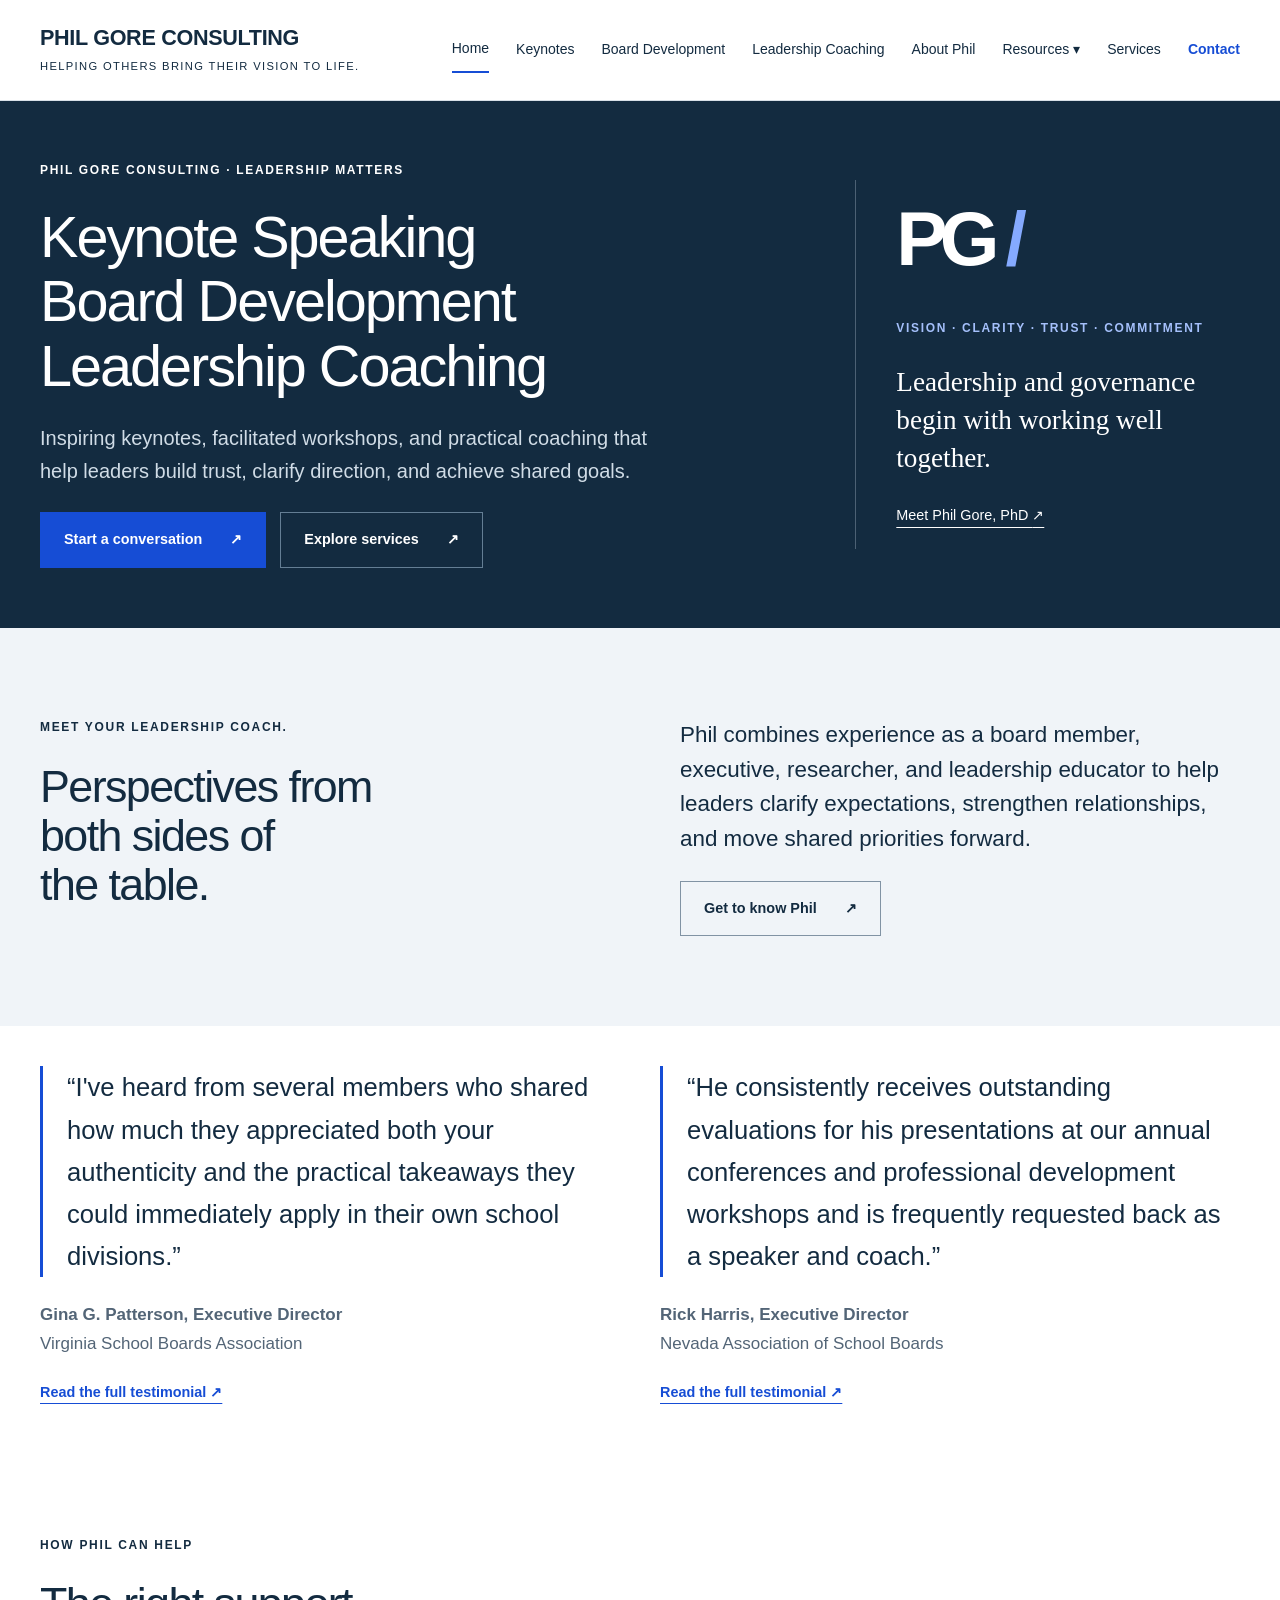
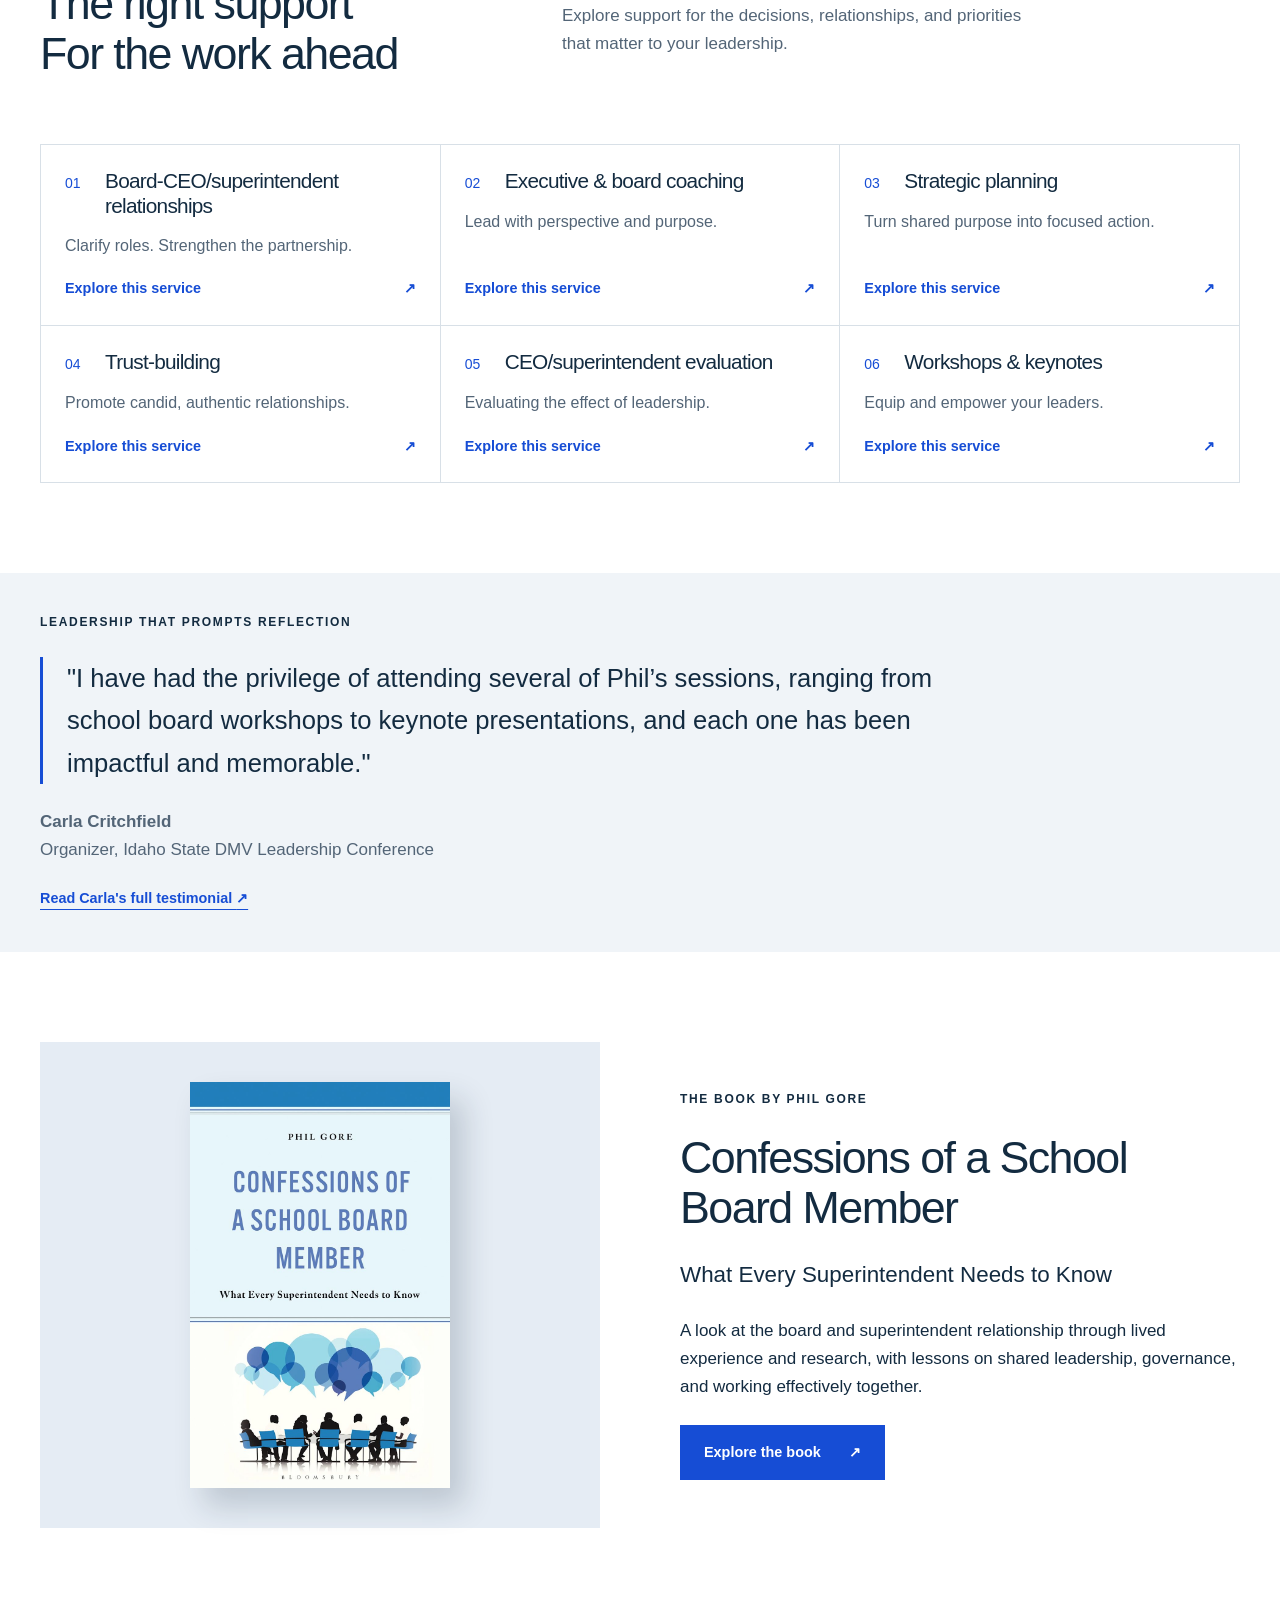
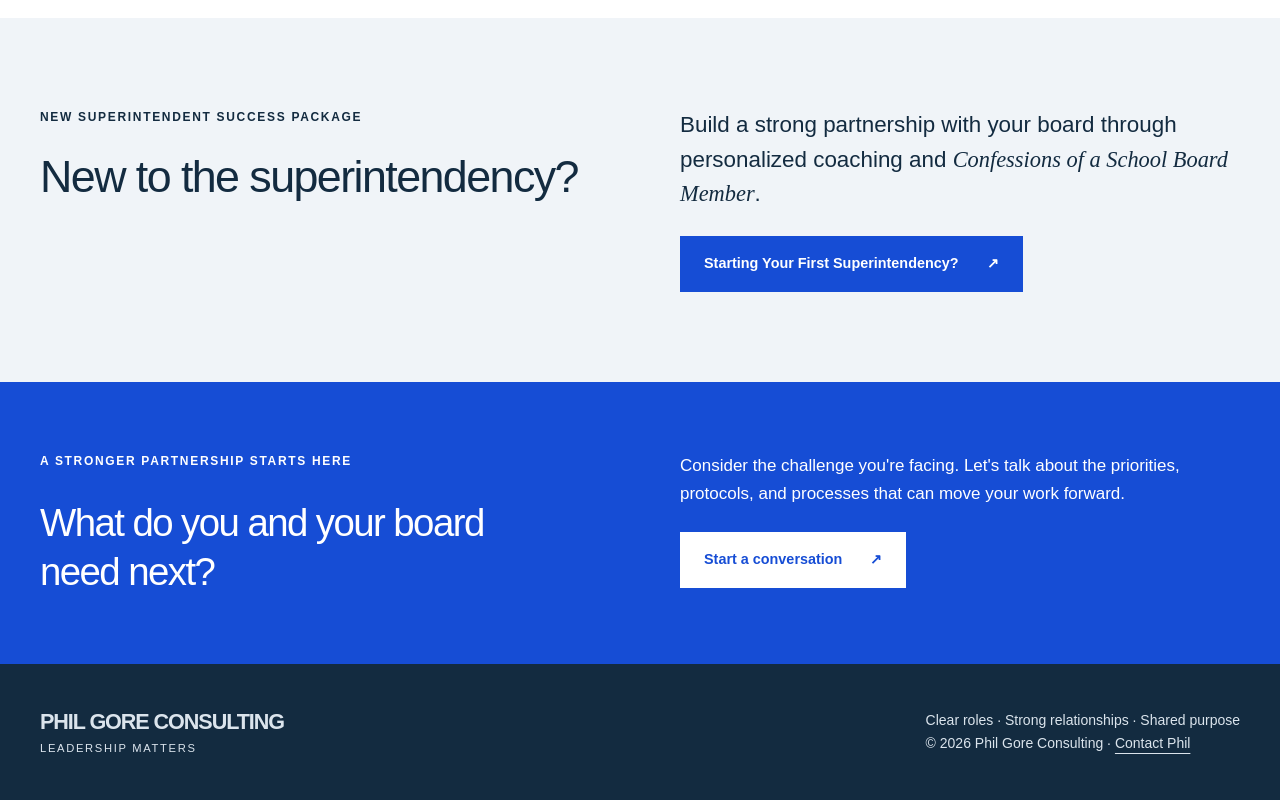
==== commit 16405701: "Publish 476acfbc03f3a18f797518c6f9ba7fa0d29389b8 Erog38/board-coach@476acfbc03f3a18f797518c6f9ba7fa0" ====
--- a/index.html
+++ b/index.html
@@ -1,2 +1,2 @@
 <!DOCTYPE html><html lang="en"><head><meta charset="utf-8"><meta name="viewport" content="width=device-width,initial-scale=1"><title>Phil Gore Consulting | Leadership Coaching and Board Development</title><meta name="description" content="Governance consulting, leadership coaching, strategic planning, and practical support for boards and superintendents with Phil Gore, PhD."><link rel="canonical" href="https://philgore.net/"><meta name="robots" content="index, follow, max-image-preview:large"><script type="application/ld+json">{"@context":"https://schema.org","@graph":[{"@type":"Person","@id":"https://philgore.net/#phil-gore","name":"Phil Gore","honorificSuffix":"PhD","url":"https://philgore.net/about/","image":"https://philgore.net/assets/phil-about.jpg","sameAs":["https://www.linkedin.com/in/phil-gore-phd-64459114"]},{"@type":"Organization","@id":"https://philgore.net/#consulting","name":"Phil Gore Consulting","url":"https://philgore.net/"},{"@type":"WebSite","@id":"https://philgore.net/#website","name":"Phil Gore Consulting","url":"https://philgore.net/","publisher":{"@id":"https://philgore.net/#consulting"},"inLanguage":"en-US"},{"@type":"WebPage","@id":"https://philgore.net/#webpage","url":"https://philgore.net/","name":"Phil Gore Consulting | Leadership Coaching and Board Development","description":"Governance consulting, leadership coaching, strategic planning, and practical support for boards and superintendents with Phil Gore, PhD.","isPartOf":{"@id":"https://philgore.net/#website"},"inLanguage":"en-US"}]}</script><meta property="og:url" content="https://philgore.net/"><meta property="og:site_name" content="Phil Gore Consulting"><meta property="og:locale" content="en_US"><meta name="twitter:title" content="Phil Gore Consulting | Leadership Coaching and Board Development"><meta name="twitter:description" content="Governance consulting, leadership coaching, strategic planning, and practical support for boards and superintendents with Phil Gore, PhD."><meta name="twitter:image:alt" content="Phil Gore"><meta property="og:title" content="Phil Gore Consulting | Leadership Coaching and Board Development"><meta property="og:description" content="Governance consulting, leadership coaching, strategic planning, and practical support for boards and superintendents with Phil Gore, PhD."><meta property="og:type" content="website"><meta property="og:image" content="https://philgore.net/assets/phil-about.jpg"><meta property="og:image:alt" content="Phil Gore"><meta name="twitter:card" content="summary_large_image"><meta name="twitter:image" content="https://philgore.net/assets/phil-about.jpg"><meta name="theme-color" content="#132b40"><link rel="icon" type="image/svg+xml" href="/favicon-pg.svg"><link rel="stylesheet" href="/_astro/Base.B_Kn-ehx.css"><style>.service[data-astro-cid-lcdefpme]{flex-direction:column;padding:24px;display:flex}.service-title[data-astro-cid-lcdefpme]{grid-template-columns:28px minmax(0,1fr);align-items:start;gap:12px;margin-bottom:14px;display:grid}.service-title[data-astro-cid-lcdefpme] .number[data-astro-cid-lcdefpme]{margin:3px 0 0}.service-title[data-astro-cid-lcdefpme] h3[data-astro-cid-lcdefpme]{overflow-wrap:anywhere;min-height:0;margin:0;font-size:1.3rem;line-height:1.2}.service[data-astro-cid-lcdefpme] p[data-astro-cid-lcdefpme]{margin:0 0 18px}.service[data-astro-cid-lcdefpme] .textlink[data-astro-cid-lcdefpme]{margin-top:auto}.home-endorsement[data-astro-cid-lcdefpme]{padding-block:40px}.home-testimonials[data-astro-cid-lcdefpme]{grid-template-columns:repeat(2,minmax(0,1fr));gap:40px;display:grid}.home-testimonials[data-astro-cid-lcdefpme] blockquote[data-astro-cid-lcdefpme]{font-size:clamp(1.1rem,1.5vw,1.35rem)}@media (width<=700px){.home-testimonials[data-astro-cid-lcdefpme]{grid-template-columns:1fr;gap:32px}}.home-endorsement[data-astro-cid-lcdefpme] figure[data-astro-cid-lcdefpme]{max-width:940px;margin:0 0 20px}.home-endorsement[data-astro-cid-lcdefpme] blockquote[data-astro-cid-lcdefpme]{border-left:3px solid var(--blue);margin:0 0 20px;padding-left:24px;font-size:clamp(1.2rem,2vw,1.65rem)}.home-endorsement[data-astro-cid-lcdefpme] figcaption[data-astro-cid-lcdefpme]{color:var(--muted)}.home-cta-line[data-astro-cid-lcdefpme]{white-space:nowrap;font-size:clamp(1.25rem,3vw,2.5rem)}@media (width>=901px){.hero-grid[data-astro-cid-lcdefpme]{grid-template-columns:1.55fr .8fr}}
-</style></head><body><a class="skip" href="#main">Skip to content</a><header class="header" data-astro-cid-nen7h5rs><div class="wrap header-inner" data-astro-cid-nen7h5rs><a class="brand" href="/" data-astro-cid-nen7h5rs>PHIL GORE CONSULTING<small data-astro-cid-nen7h5rs>Helping others bring their vision to life.</small></a><button class="menu-button" aria-controls="navigation" aria-expanded="false" data-astro-cid-nen7h5rs>Menu</button><nav id="navigation" aria-label="Main navigation" data-astro-cid-nen7h5rs><a href="/" aria-current="page" data-astro-cid-nen7h5rs>Home</a><a href="/executive-coaching/" data-astro-cid-nen7h5rs>Leadership Coaching</a><a href="/events/" data-astro-cid-nen7h5rs>Keynotes</a><a href="/board-development/" data-astro-cid-nen7h5rs>Board Development</a><a href="/about/" data-astro-cid-nen7h5rs>About Phil</a><details class="resources-menu" data-astro-cid-nen7h5rs><summary data-astro-cid-nen7h5rs>Resources</summary><div class="resources-links" data-astro-cid-nen7h5rs><a href="/podcasts/" data-astro-cid-nen7h5rs>Podcasts</a><a href="/book/" data-astro-cid-nen7h5rs>Publications</a><a href="/insights/" data-astro-cid-nen7h5rs>Insights</a></div></details><a href="/services/" data-astro-cid-nen7h5rs>Services</a><a href="/contact/" data-astro-cid-nen7h5rs>Contact</a></nav></div></header><script type="module">var e=document.querySelector(`.menu-button`);e?.addEventListener(`click`,()=>{let t=document.querySelector(`nav`)?.classList.toggle(`open`);e.setAttribute(`aria-expanded`,String(!!t)),e.textContent=t?`Close`:`Menu`});var t=document.querySelector(`.resources-menu`);document.addEventListener(`click`,e=>{t&&!t.contains(e.target)&&(t.open=!1)}),t?.addEventListener(`keydown`,e=>{e.key===`Escape`&&(t.open=!1,t.querySelector(`summary`)?.focus())});</script><main id="main"><section class="hero leadership-hero" data-astro-cid-lcdefpme><div class="wrap hero-grid" data-astro-cid-lcdefpme><div class="leadership-intro" data-astro-cid-lcdefpme><p class="eyebrow" data-astro-cid-lcdefpme>Phil Gore Consulting · LEADERSHIP MATTERS</p><h1 class="leadership-heading" data-astro-cid-lcdefpme>Keynote Speaking<br data-astro-cid-lcdefpme>Board Development<br data-astro-cid-lcdefpme>Leadership Coaching</h1><p class="lead" data-astro-cid-lcdefpme>Inspiring keynotes, facilitated workshops, and practical coaching that help leaders build trust, clarify direction, and achieve shared goals.</p><div class="actions" data-astro-cid-lcdefpme><a class="button " href="/contact/" data-astro-cid-lcdefpme>Start a conversation <span aria-hidden="true" data-astro-cid-lcdefpme>↗</span></a><a class="button secondary" href="/services/" data-astro-cid-lcdefpme>Explore services <span aria-hidden="true" data-astro-cid-lcdefpme>↗</span></a></div></div><aside class="hero-note" data-astro-cid-lcdefpme><span class="big-mark" data-astro-cid-lcdefpme>PG<span data-astro-cid-lcdefpme> /</span></span><p class="eyebrow" data-astro-cid-lcdefpme>Vision · Clarity · Trust · Commitment</p><p data-astro-cid-lcdefpme>Leadership and governance begin with working well together.</p><a href="/about/" data-astro-cid-lcdefpme>Meet Phil Gore, PhD <span aria-hidden="true" data-astro-cid-lcdefpme>↗</span></a></aside></div></section><section class="tinted" data-astro-cid-lcdefpme><div class="wrap split section" data-astro-cid-lcdefpme><div data-astro-cid-lcdefpme><p class="eyebrow" data-astro-cid-lcdefpme>MEET YOUR LEADERSHIP COACH.</p><h2 data-astro-cid-lcdefpme>Perspectives from<br data-astro-cid-lcdefpme>both sides of<br data-astro-cid-lcdefpme>the table.</h2></div><div data-astro-cid-lcdefpme><p class="large" data-astro-cid-lcdefpme>Phil combines experience as a board member, executive, researcher, and leadership educator to help leaders clarify expectations, strengthen relationships, and move shared priorities forward.</p><a class="button secondary" href="/about/" data-astro-cid-lcdefpme>Get to know Phil <span aria-hidden="true" data-astro-cid-lcdefpme>↗</span></a></div></div></section><section class="section wrap home-endorsement" aria-label="Client testimonials" data-astro-cid-lcdefpme><div class="home-testimonials" data-astro-cid-lcdefpme><div data-astro-cid-lcdefpme><figure data-astro-cid-lcdefpme><blockquote data-astro-cid-lcdefpme><p data-astro-cid-lcdefpme>“I've heard from several members who shared how much they appreciated both your authenticity and the practical takeaways they could immediately apply in their own school divisions.”</p></blockquote><figcaption data-astro-cid-lcdefpme><strong data-astro-cid-lcdefpme>Gina G. Patterson, Executive Director</strong><br data-astro-cid-lcdefpme>Virginia School Boards Association</figcaption></figure><a class="textlink" href="/events/#keynote-endorsement" data-astro-cid-lcdefpme>Read the full testimonial &#8599;</a></div><div data-astro-cid-lcdefpme><figure data-astro-cid-lcdefpme><blockquote data-astro-cid-lcdefpme><p data-astro-cid-lcdefpme>“He consistently receives outstanding evaluations for his presentations at our annual conferences and professional development workshops and is frequently requested back as a speaker and coach.”</p></blockquote><figcaption data-astro-cid-lcdefpme><strong data-astro-cid-lcdefpme>Rick Harris, Executive Director</strong><br data-astro-cid-lcdefpme>Nevada Association of School Boards</figcaption></figure><a class="textlink" href="/events/#rick-harris-testimonial" data-astro-cid-lcdefpme>Read the full testimonial &#8599;</a></div></div></section><section class="section wrap" data-astro-cid-lcdefpme><div class="section-heading" data-astro-cid-lcdefpme><p class="eyebrow" data-astro-cid-lcdefpme>How Phil can help</p><h2 data-astro-cid-lcdefpme>The right support<br data-astro-cid-lcdefpme>For the work ahead</h2><p data-astro-cid-lcdefpme>Explore support for the decisions, relationships, and priorities that matter to your leadership.</p></div><div class="service-grid" data-astro-cid-lcdefpme><a class="service" href="/board-development/" data-astro-cid-lcdefpme><div class="service-title" data-astro-cid-lcdefpme><span class="number" data-astro-cid-lcdefpme>01</span><h3 data-astro-cid-lcdefpme>Board-CEO/superintendent relationships</h3></div><p data-astro-cid-lcdefpme>Clarify roles. Strengthen the partnership.</p><span class="textlink" data-astro-cid-lcdefpme>Explore this service <span aria-hidden="true" data-astro-cid-lcdefpme>↗</span></span></a><a class="service" href="/executive-coaching/" data-astro-cid-lcdefpme><div class="service-title" data-astro-cid-lcdefpme><span class="number" data-astro-cid-lcdefpme>02</span><h3 data-astro-cid-lcdefpme>Executive & board coaching</h3></div><p data-astro-cid-lcdefpme>Lead with perspective and purpose.</p><span class="textlink" data-astro-cid-lcdefpme>Explore this service <span aria-hidden="true" data-astro-cid-lcdefpme>↗</span></span></a><a class="service" href="/services/#strategy" data-astro-cid-lcdefpme><div class="service-title" data-astro-cid-lcdefpme><span class="number" data-astro-cid-lcdefpme>03</span><h3 data-astro-cid-lcdefpme>Strategic planning</h3></div><p data-astro-cid-lcdefpme>Turn shared purpose into focused action.</p><span class="textlink" data-astro-cid-lcdefpme>Explore this service <span aria-hidden="true" data-astro-cid-lcdefpme>↗</span></span></a><a class="service" href="/events/#trust-and-relationships" data-astro-cid-lcdefpme><div class="service-title" data-astro-cid-lcdefpme><span class="number" data-astro-cid-lcdefpme>04</span><h3 data-astro-cid-lcdefpme>Trust-building</h3></div><p data-astro-cid-lcdefpme>Promote candid, authentic relationships.</p><span class="textlink" data-astro-cid-lcdefpme>Explore this service <span aria-hidden="true" data-astro-cid-lcdefpme>↗</span></span></a><a class="service" href="/board-development/#ceo-evaluation" data-astro-cid-lcdefpme><div class="service-title" data-astro-cid-lcdefpme><span class="number" data-astro-cid-lcdefpme>05</span><h3 data-astro-cid-lcdefpme>CEO/superintendent evaluation</h3></div><p data-astro-cid-lcdefpme>Evaluating the effect of leadership.</p><span class="textlink" data-astro-cid-lcdefpme>Explore this service <span aria-hidden="true" data-astro-cid-lcdefpme>↗</span></span></a><a class="service" href="/events/" data-astro-cid-lcdefpme><div class="service-title" data-astro-cid-lcdefpme><span class="number" data-astro-cid-lcdefpme>06</span><h3 data-astro-cid-lcdefpme>Workshops & keynotes</h3></div><p data-astro-cid-lcdefpme>Equip and empower your leaders.</p><span class="textlink" data-astro-cid-lcdefpme>Explore this service <span aria-hidden="true" data-astro-cid-lcdefpme>↗</span></span></a></div></section><section class="tinted" data-astro-cid-lcdefpme><div class="section wrap home-endorsement" data-astro-cid-lcdefpme><p class="eyebrow" data-astro-cid-lcdefpme>Leadership that prompts reflection</p><figure data-astro-cid-lcdefpme><blockquote data-astro-cid-lcdefpme><p data-astro-cid-lcdefpme>"I have had the privilege of attending several of Phil’s sessions, ranging from school board workshops to keynote presentations, and each one has been impactful and memorable."</p></blockquote><figcaption data-astro-cid-lcdefpme><strong data-astro-cid-lcdefpme>Carla Critchfield</strong><br data-astro-cid-lcdefpme>Organizer, Idaho State DMV Leadership Conference</figcaption></figure><a class="textlink" href="/events/#carla-critchfield-testimonial" data-astro-cid-lcdefpme>Read Carla's full testimonial <span aria-hidden="true" data-astro-cid-lcdefpme>↗</span></a></div></section><section class="section wrap split book-feature" data-astro-cid-lcdefpme><div class="cover-area" data-astro-cid-lcdefpme><img src="/assets/book.jpg" alt="Cover of Confessions of a School Board Member by Phil Gore" width="852" height="1331" loading="lazy" data-astro-cid-lcdefpme></div><div data-astro-cid-lcdefpme><p class="eyebrow" data-astro-cid-lcdefpme>The book by Phil Gore</p><h2 data-astro-cid-lcdefpme>Confessions of a School Board Member</h2><p class="large" data-astro-cid-lcdefpme>What Every Superintendent Needs to Know</p><p data-astro-cid-lcdefpme>A look at the board and superintendent relationship through lived experience and research, with lessons on shared leadership, governance, and working effectively together.</p><a class="button " href="/book/" data-astro-cid-lcdefpme>Explore the book <span aria-hidden="true" data-astro-cid-lcdefpme>↗</span></a></div></section><section class="tinted section" id="new-superintendent-package" aria-label="New Superintendent Success Package"><div class="wrap split"><div><p class="eyebrow">New Superintendent Success Package</p><h2>New to the superintendency?</h2></div><div><p class="large">Build a strong partnership with your board through personalized coaching and <em>Confessions of a School Board Member</em>.</p><a class="button" href="/new-superintendent-success-package/">Starting Your First Superintendency? <span aria-hidden="true">&#8599;</span></a></div></div></section><section class="cta"><div class="wrap split"><div><p class="eyebrow">A stronger partnership starts here</p><h2><span class="home-cta-line" data-astro-cid-lcdefpme>What do you and your board</span><br data-astro-cid-lcdefpme><span class="home-cta-line" data-astro-cid-lcdefpme>need next?</span></h2></div><div><p>Consider the challenge you're facing. Let's talk about the priorities, protocols, and processes that can move your work forward.</p><a class="button " href="/contact/">Start a conversation <span aria-hidden="true">↗</span></a></div></div></section></main><footer><div class="wrap"><a class="brand" href="/">PHIL GORE CONSULTING<small>LEADERSHIP MATTERS</small></a><p>Clear roles · Strong relationships · Shared purpose<br>© 2026 Phil Gore Consulting · <a href="/contact/">Contact Phil</a></p></div></footer></body></html>+</style></head><body><a class="skip" href="#main">Skip to content</a><header class="header" data-astro-cid-nen7h5rs><div class="wrap header-inner" data-astro-cid-nen7h5rs><a class="brand" href="/" data-astro-cid-nen7h5rs>PHIL GORE CONSULTING<small data-astro-cid-nen7h5rs>Helping others bring their vision to life.</small></a><button class="menu-button" aria-controls="navigation" aria-expanded="false" data-astro-cid-nen7h5rs>Menu</button><nav id="navigation" aria-label="Main navigation" data-astro-cid-nen7h5rs><a href="/" aria-current="page" data-astro-cid-nen7h5rs>Home</a><a href="/events/" data-astro-cid-nen7h5rs>Keynotes</a><a href="/board-development/" data-astro-cid-nen7h5rs>Board Development</a><a href="/executive-coaching/" data-astro-cid-nen7h5rs>Leadership Coaching</a><a href="/about/" data-astro-cid-nen7h5rs>About Phil</a><details class="resources-menu" data-astro-cid-nen7h5rs><summary data-astro-cid-nen7h5rs>Resources</summary><div class="resources-links" data-astro-cid-nen7h5rs><a href="/podcasts/" data-astro-cid-nen7h5rs>Podcasts</a><a href="/book/" data-astro-cid-nen7h5rs>Publications</a><a href="/insights/" data-astro-cid-nen7h5rs>Insights</a></div></details><a href="/services/" data-astro-cid-nen7h5rs>Services</a><a href="/contact/" data-astro-cid-nen7h5rs>Contact</a></nav></div></header><script type="module">var e=document.querySelector(`.menu-button`);e?.addEventListener(`click`,()=>{let t=document.querySelector(`nav`)?.classList.toggle(`open`);e.setAttribute(`aria-expanded`,String(!!t)),e.textContent=t?`Close`:`Menu`});var t=document.querySelector(`.resources-menu`);document.addEventListener(`click`,e=>{t&&!t.contains(e.target)&&(t.open=!1)}),t?.addEventListener(`keydown`,e=>{e.key===`Escape`&&(t.open=!1,t.querySelector(`summary`)?.focus())});</script><main id="main"><section class="hero leadership-hero" data-astro-cid-lcdefpme><div class="wrap hero-grid" data-astro-cid-lcdefpme><div class="leadership-intro" data-astro-cid-lcdefpme><p class="eyebrow" data-astro-cid-lcdefpme>Phil Gore Consulting · LEADERSHIP MATTERS</p><h1 class="leadership-heading" data-astro-cid-lcdefpme>Keynote Speaking<br data-astro-cid-lcdefpme>Board Development<br data-astro-cid-lcdefpme>Leadership Coaching</h1><p class="lead" data-astro-cid-lcdefpme>Inspiring keynotes, facilitated workshops, and practical coaching that help leaders build trust, clarify direction, and achieve shared goals.</p><div class="actions" data-astro-cid-lcdefpme><a class="button " href="/contact/" data-astro-cid-lcdefpme>Start a conversation <span aria-hidden="true" data-astro-cid-lcdefpme>↗</span></a><a class="button secondary" href="/services/" data-astro-cid-lcdefpme>Explore services <span aria-hidden="true" data-astro-cid-lcdefpme>↗</span></a></div></div><aside class="hero-note" data-astro-cid-lcdefpme><span class="big-mark" data-astro-cid-lcdefpme>PG<span data-astro-cid-lcdefpme> /</span></span><p class="eyebrow" data-astro-cid-lcdefpme>Vision · Clarity · Trust · Commitment</p><p data-astro-cid-lcdefpme>Leadership and governance begin with working well together.</p><a href="/about/" data-astro-cid-lcdefpme>Meet Phil Gore, PhD <span aria-hidden="true" data-astro-cid-lcdefpme>↗</span></a></aside></div></section><section class="tinted" data-astro-cid-lcdefpme><div class="wrap split section" data-astro-cid-lcdefpme><div data-astro-cid-lcdefpme><p class="eyebrow" data-astro-cid-lcdefpme>MEET YOUR LEADERSHIP COACH.</p><h2 data-astro-cid-lcdefpme>Perspectives from<br data-astro-cid-lcdefpme>both sides of<br data-astro-cid-lcdefpme>the table.</h2></div><div data-astro-cid-lcdefpme><p class="large" data-astro-cid-lcdefpme>Phil combines experience as a board member, executive, researcher, and leadership educator to help leaders clarify expectations, strengthen relationships, and move shared priorities forward.</p><a class="button secondary" href="/about/" data-astro-cid-lcdefpme>Get to know Phil <span aria-hidden="true" data-astro-cid-lcdefpme>↗</span></a></div></div></section><section class="section wrap home-endorsement" aria-label="Client testimonials" data-astro-cid-lcdefpme><div class="home-testimonials" data-astro-cid-lcdefpme><div data-astro-cid-lcdefpme><figure data-astro-cid-lcdefpme><blockquote data-astro-cid-lcdefpme><p data-astro-cid-lcdefpme>“I've heard from several members who shared how much they appreciated both your authenticity and the practical takeaways they could immediately apply in their own school divisions.”</p></blockquote><figcaption data-astro-cid-lcdefpme><strong data-astro-cid-lcdefpme>Gina G. Patterson, Executive Director</strong><br data-astro-cid-lcdefpme>Virginia School Boards Association</figcaption></figure><a class="textlink" href="/events/#keynote-endorsement" data-astro-cid-lcdefpme>Read the full testimonial &#8599;</a></div><div data-astro-cid-lcdefpme><figure data-astro-cid-lcdefpme><blockquote data-astro-cid-lcdefpme><p data-astro-cid-lcdefpme>“He consistently receives outstanding evaluations for his presentations at our annual conferences and professional development workshops and is frequently requested back as a speaker and coach.”</p></blockquote><figcaption data-astro-cid-lcdefpme><strong data-astro-cid-lcdefpme>Rick Harris, Executive Director</strong><br data-astro-cid-lcdefpme>Nevada Association of School Boards</figcaption></figure><a class="textlink" href="/events/#rick-harris-testimonial" data-astro-cid-lcdefpme>Read the full testimonial &#8599;</a></div></div></section><section class="section wrap" data-astro-cid-lcdefpme><div class="section-heading" data-astro-cid-lcdefpme><p class="eyebrow" data-astro-cid-lcdefpme>How Phil can help</p><h2 data-astro-cid-lcdefpme>The right support<br data-astro-cid-lcdefpme>For the work ahead</h2><p data-astro-cid-lcdefpme>Explore support for the decisions, relationships, and priorities that matter to your leadership.</p></div><div class="service-grid" data-astro-cid-lcdefpme><a class="service" href="/board-development/" data-astro-cid-lcdefpme><div class="service-title" data-astro-cid-lcdefpme><span class="number" data-astro-cid-lcdefpme>01</span><h3 data-astro-cid-lcdefpme>Board-CEO/superintendent relationships</h3></div><p data-astro-cid-lcdefpme>Clarify roles. Strengthen the partnership.</p><span class="textlink" data-astro-cid-lcdefpme>Explore this service <span aria-hidden="true" data-astro-cid-lcdefpme>↗</span></span></a><a class="service" href="/executive-coaching/" data-astro-cid-lcdefpme><div class="service-title" data-astro-cid-lcdefpme><span class="number" data-astro-cid-lcdefpme>02</span><h3 data-astro-cid-lcdefpme>Executive & board coaching</h3></div><p data-astro-cid-lcdefpme>Lead with perspective and purpose.</p><span class="textlink" data-astro-cid-lcdefpme>Explore this service <span aria-hidden="true" data-astro-cid-lcdefpme>↗</span></span></a><a class="service" href="/services/#strategy" data-astro-cid-lcdefpme><div class="service-title" data-astro-cid-lcdefpme><span class="number" data-astro-cid-lcdefpme>03</span><h3 data-astro-cid-lcdefpme>Strategic planning</h3></div><p data-astro-cid-lcdefpme>Turn shared purpose into focused action.</p><span class="textlink" data-astro-cid-lcdefpme>Explore this service <span aria-hidden="true" data-astro-cid-lcdefpme>↗</span></span></a><a class="service" href="/events/#trust-and-relationships" data-astro-cid-lcdefpme><div class="service-title" data-astro-cid-lcdefpme><span class="number" data-astro-cid-lcdefpme>04</span><h3 data-astro-cid-lcdefpme>Trust-building</h3></div><p data-astro-cid-lcdefpme>Promote candid, authentic relationships.</p><span class="textlink" data-astro-cid-lcdefpme>Explore this service <span aria-hidden="true" data-astro-cid-lcdefpme>↗</span></span></a><a class="service" href="/board-development/#ceo-evaluation" data-astro-cid-lcdefpme><div class="service-title" data-astro-cid-lcdefpme><span class="number" data-astro-cid-lcdefpme>05</span><h3 data-astro-cid-lcdefpme>CEO/superintendent evaluation</h3></div><p data-astro-cid-lcdefpme>Evaluating the effect of leadership.</p><span class="textlink" data-astro-cid-lcdefpme>Explore this service <span aria-hidden="true" data-astro-cid-lcdefpme>↗</span></span></a><a class="service" href="/events/" data-astro-cid-lcdefpme><div class="service-title" data-astro-cid-lcdefpme><span class="number" data-astro-cid-lcdefpme>06</span><h3 data-astro-cid-lcdefpme>Workshops & keynotes</h3></div><p data-astro-cid-lcdefpme>Equip and empower your leaders.</p><span class="textlink" data-astro-cid-lcdefpme>Explore this service <span aria-hidden="true" data-astro-cid-lcdefpme>↗</span></span></a></div></section><section class="tinted" data-astro-cid-lcdefpme><div class="section wrap home-endorsement" data-astro-cid-lcdefpme><p class="eyebrow" data-astro-cid-lcdefpme>Leadership that prompts reflection</p><figure data-astro-cid-lcdefpme><blockquote data-astro-cid-lcdefpme><p data-astro-cid-lcdefpme>"I have had the privilege of attending several of Phil’s sessions, ranging from school board workshops to keynote presentations, and each one has been impactful and memorable."</p></blockquote><figcaption data-astro-cid-lcdefpme><strong data-astro-cid-lcdefpme>Carla Critchfield</strong><br data-astro-cid-lcdefpme>Organizer, Idaho State DMV Leadership Conference</figcaption></figure><a class="textlink" href="/events/#carla-critchfield-testimonial" data-astro-cid-lcdefpme>Read Carla's full testimonial <span aria-hidden="true" data-astro-cid-lcdefpme>↗</span></a></div></section><section class="section wrap split book-feature" data-astro-cid-lcdefpme><div class="cover-area" data-astro-cid-lcdefpme><img src="/assets/book.jpg" alt="Cover of Confessions of a School Board Member by Phil Gore" width="852" height="1331" loading="lazy" data-astro-cid-lcdefpme></div><div data-astro-cid-lcdefpme><p class="eyebrow" data-astro-cid-lcdefpme>The book by Phil Gore</p><h2 data-astro-cid-lcdefpme>Confessions of a School Board Member</h2><p class="large" data-astro-cid-lcdefpme>What Every Superintendent Needs to Know</p><p data-astro-cid-lcdefpme>A look at the board and superintendent relationship through lived experience and research, with lessons on shared leadership, governance, and working effectively together.</p><a class="button " href="/book/" data-astro-cid-lcdefpme>Explore the book <span aria-hidden="true" data-astro-cid-lcdefpme>↗</span></a></div></section><section class="tinted section" id="new-superintendent-package" aria-label="New Superintendent Success Package"><div class="wrap split"><div><p class="eyebrow">New Superintendent Success Package</p><h2>New to the superintendency?</h2></div><div><p class="large">Build a strong partnership with your board through personalized coaching and <em>Confessions of a School Board Member</em>.</p><a class="button" href="/new-superintendent-success-package/">Starting Your First Superintendency? <span aria-hidden="true">&#8599;</span></a></div></div></section><section class="cta"><div class="wrap split"><div><p class="eyebrow">A stronger partnership starts here</p><h2><span class="home-cta-line" data-astro-cid-lcdefpme>What do you and your board</span><br data-astro-cid-lcdefpme><span class="home-cta-line" data-astro-cid-lcdefpme>need next?</span></h2></div><div><p>Consider the challenge you're facing. Let's talk about the priorities, protocols, and processes that can move your work forward.</p><a class="button " href="/contact/">Start a conversation <span aria-hidden="true">↗</span></a></div></div></section></main><footer><div class="wrap"><a class="brand" href="/">PHIL GORE CONSULTING<small>LEADERSHIP MATTERS</small></a><p>Clear roles · Strong relationships · Shared purpose<br>© 2026 Phil Gore Consulting · <a href="/contact/">Contact Phil</a></p></div></footer></body></html>
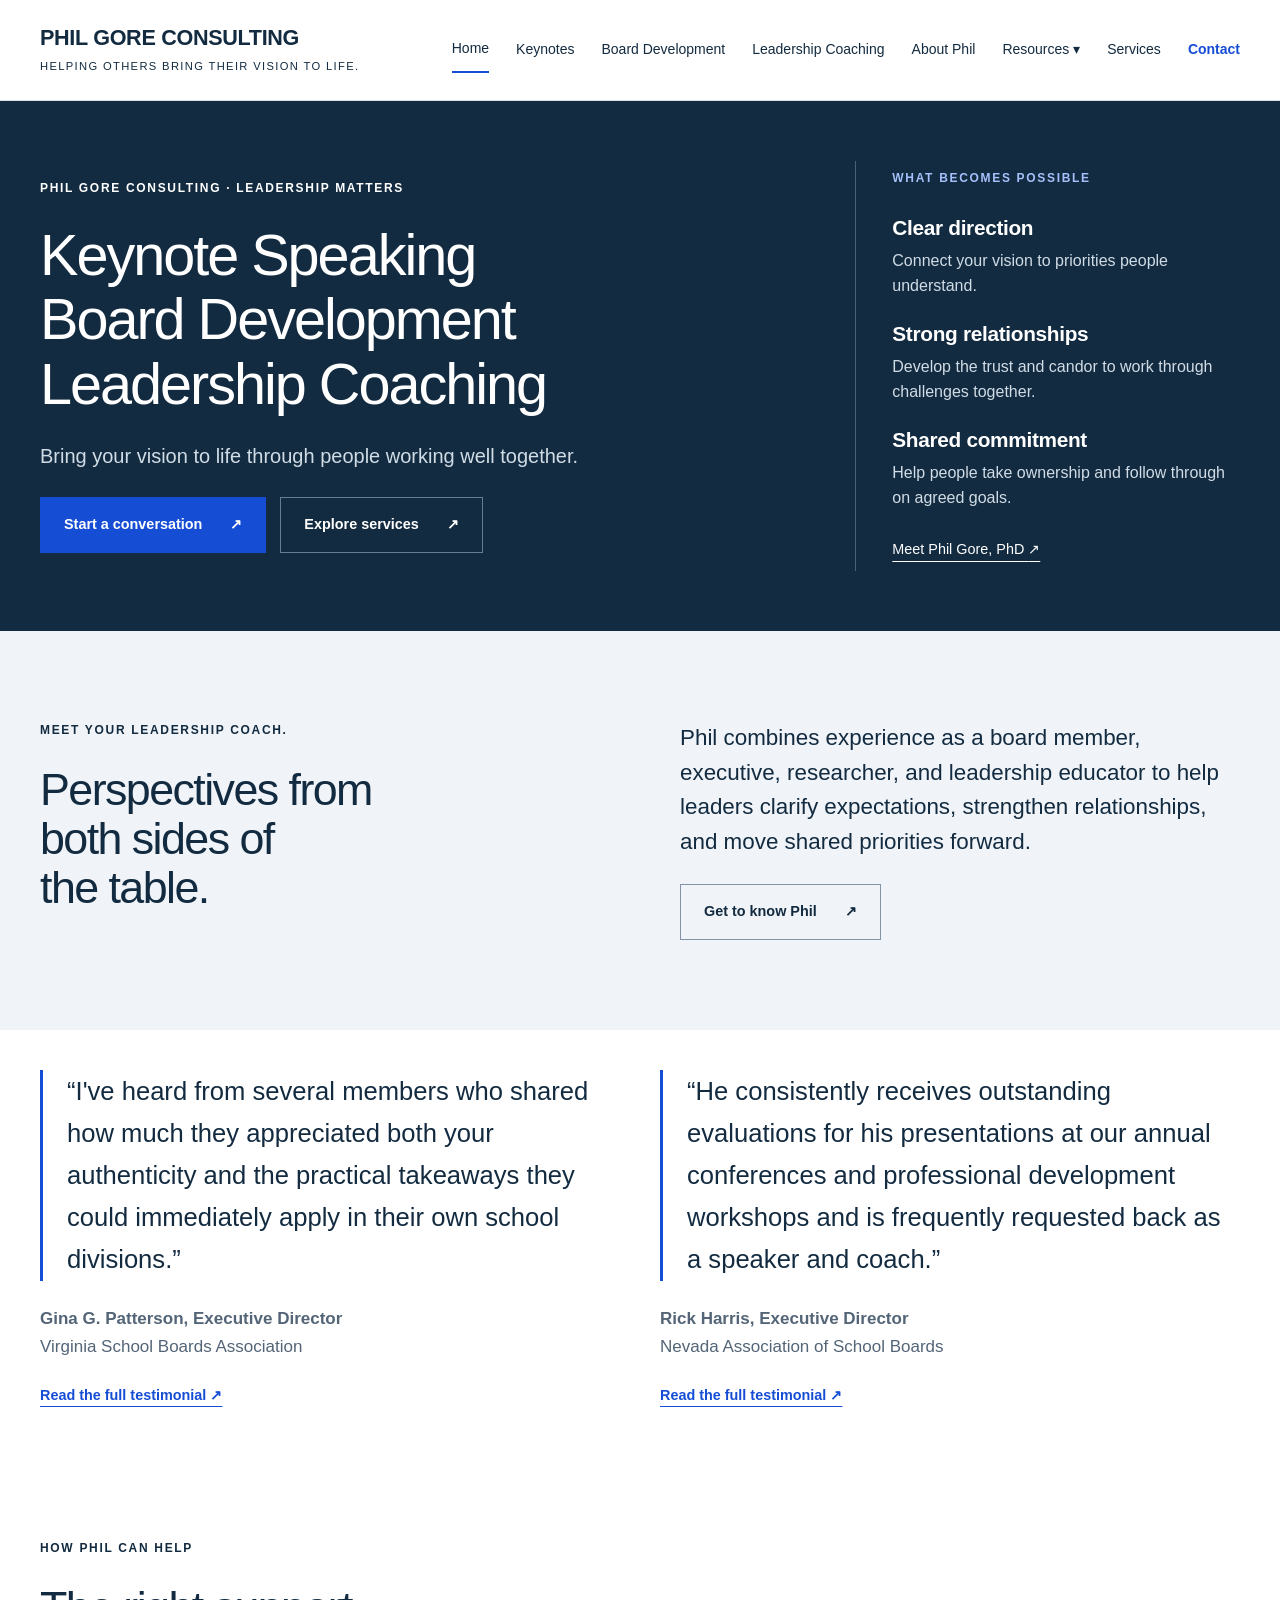
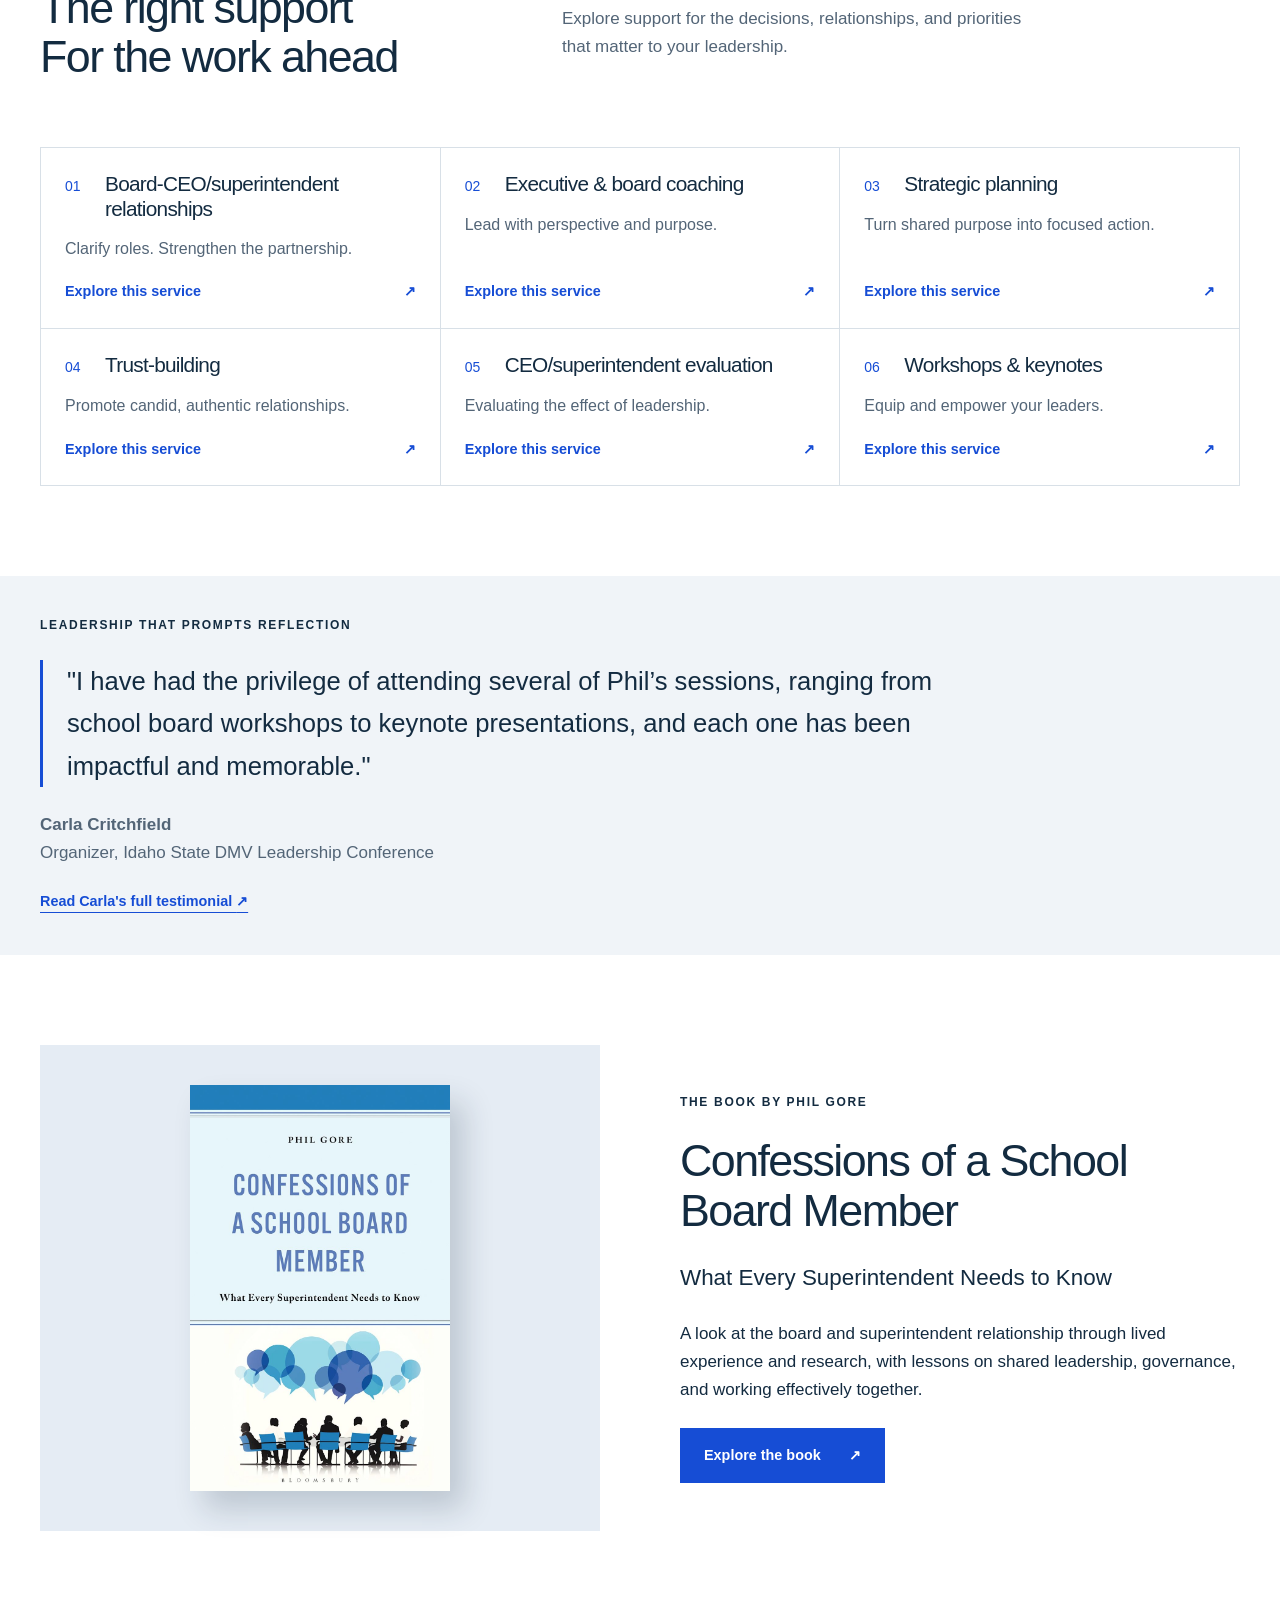
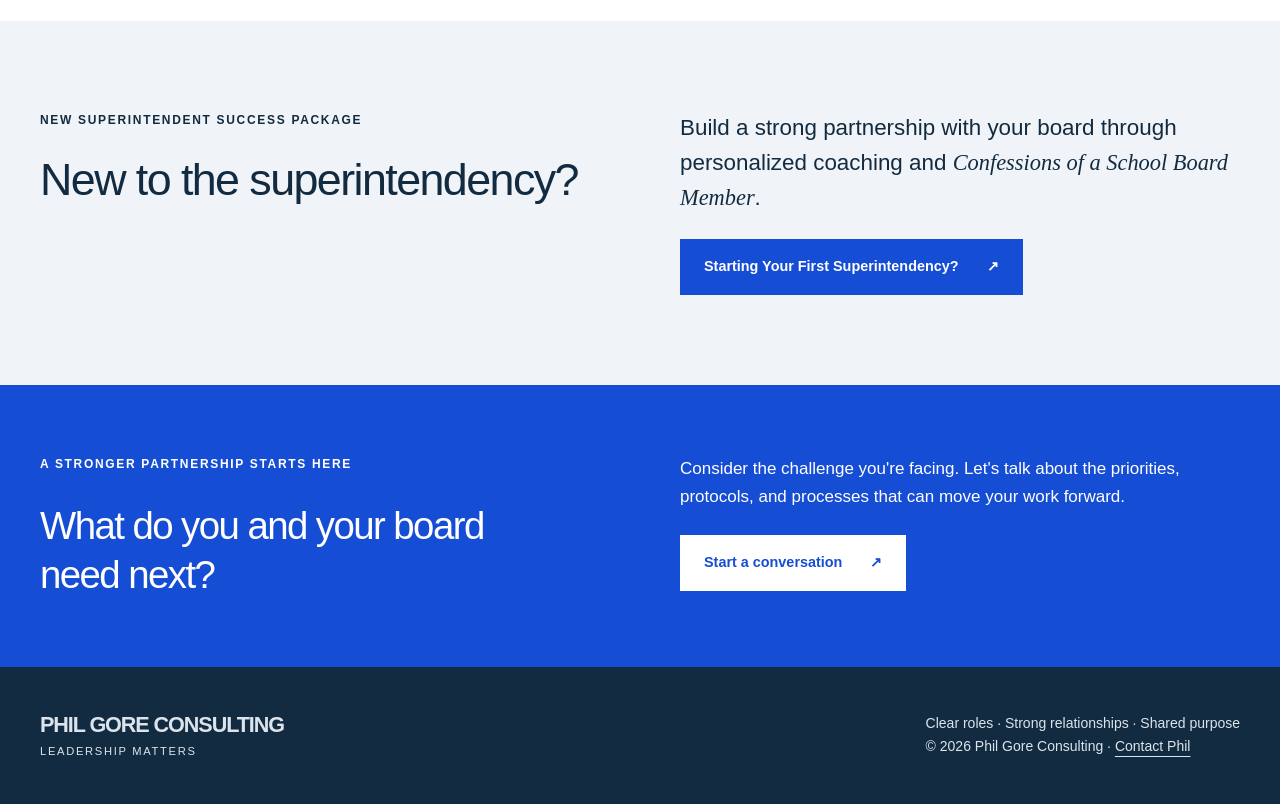
==== commit e83ac8c3: "Publish b687a0ef3f7fab8a7143862250e49b63fe000fd2 Erog38/board-coach@b687a0ef3f7fab8a7143862250e49b63" ====
--- a/index.html
+++ b/index.html
@@ -1,2 +1,2 @@
-<!DOCTYPE html><html lang="en"><head><meta charset="utf-8"><meta name="viewport" content="width=device-width,initial-scale=1"><title>Phil Gore Consulting | Leadership Coaching and Board Development</title><meta name="description" content="Governance consulting, leadership coaching, strategic planning, and practical support for boards and superintendents with Phil Gore, PhD."><link rel="canonical" href="https://philgore.net/"><meta name="robots" content="index, follow, max-image-preview:large"><script type="application/ld+json">{"@context":"https://schema.org","@graph":[{"@type":"Person","@id":"https://philgore.net/#phil-gore","name":"Phil Gore","honorificSuffix":"PhD","url":"https://philgore.net/about/","image":"https://philgore.net/assets/phil-about.jpg","sameAs":["https://www.linkedin.com/in/phil-gore-phd-64459114"]},{"@type":"Organization","@id":"https://philgore.net/#consulting","name":"Phil Gore Consulting","url":"https://philgore.net/"},{"@type":"WebSite","@id":"https://philgore.net/#website","name":"Phil Gore Consulting","url":"https://philgore.net/","publisher":{"@id":"https://philgore.net/#consulting"},"inLanguage":"en-US"},{"@type":"WebPage","@id":"https://philgore.net/#webpage","url":"https://philgore.net/","name":"Phil Gore Consulting | Leadership Coaching and Board Development","description":"Governance consulting, leadership coaching, strategic planning, and practical support for boards and superintendents with Phil Gore, PhD.","isPartOf":{"@id":"https://philgore.net/#website"},"inLanguage":"en-US"}]}</script><meta property="og:url" content="https://philgore.net/"><meta property="og:site_name" content="Phil Gore Consulting"><meta property="og:locale" content="en_US"><meta name="twitter:title" content="Phil Gore Consulting | Leadership Coaching and Board Development"><meta name="twitter:description" content="Governance consulting, leadership coaching, strategic planning, and practical support for boards and superintendents with Phil Gore, PhD."><meta name="twitter:image:alt" content="Phil Gore"><meta property="og:title" content="Phil Gore Consulting | Leadership Coaching and Board Development"><meta property="og:description" content="Governance consulting, leadership coaching, strategic planning, and practical support for boards and superintendents with Phil Gore, PhD."><meta property="og:type" content="website"><meta property="og:image" content="https://philgore.net/assets/phil-about.jpg"><meta property="og:image:alt" content="Phil Gore"><meta name="twitter:card" content="summary_large_image"><meta name="twitter:image" content="https://philgore.net/assets/phil-about.jpg"><meta name="theme-color" content="#132b40"><link rel="icon" type="image/svg+xml" href="/favicon-pg.svg"><link rel="stylesheet" href="/_astro/Base.B_Kn-ehx.css"><style>.service[data-astro-cid-lcdefpme]{flex-direction:column;padding:24px;display:flex}.service-title[data-astro-cid-lcdefpme]{grid-template-columns:28px minmax(0,1fr);align-items:start;gap:12px;margin-bottom:14px;display:grid}.service-title[data-astro-cid-lcdefpme] .number[data-astro-cid-lcdefpme]{margin:3px 0 0}.service-title[data-astro-cid-lcdefpme] h3[data-astro-cid-lcdefpme]{overflow-wrap:anywhere;min-height:0;margin:0;font-size:1.3rem;line-height:1.2}.service[data-astro-cid-lcdefpme] p[data-astro-cid-lcdefpme]{margin:0 0 18px}.service[data-astro-cid-lcdefpme] .textlink[data-astro-cid-lcdefpme]{margin-top:auto}.home-endorsement[data-astro-cid-lcdefpme]{padding-block:40px}.home-testimonials[data-astro-cid-lcdefpme]{grid-template-columns:repeat(2,minmax(0,1fr));gap:40px;display:grid}.home-testimonials[data-astro-cid-lcdefpme] blockquote[data-astro-cid-lcdefpme]{font-size:clamp(1.1rem,1.5vw,1.35rem)}@media (width<=700px){.home-testimonials[data-astro-cid-lcdefpme]{grid-template-columns:1fr;gap:32px}}.home-endorsement[data-astro-cid-lcdefpme] figure[data-astro-cid-lcdefpme]{max-width:940px;margin:0 0 20px}.home-endorsement[data-astro-cid-lcdefpme] blockquote[data-astro-cid-lcdefpme]{border-left:3px solid var(--blue);margin:0 0 20px;padding-left:24px;font-size:clamp(1.2rem,2vw,1.65rem)}.home-endorsement[data-astro-cid-lcdefpme] figcaption[data-astro-cid-lcdefpme]{color:var(--muted)}.home-cta-line[data-astro-cid-lcdefpme]{white-space:nowrap;font-size:clamp(1.25rem,3vw,2.5rem)}@media (width>=901px){.hero-grid[data-astro-cid-lcdefpme]{grid-template-columns:1.55fr .8fr}}
-</style></head><body><a class="skip" href="#main">Skip to content</a><header class="header" data-astro-cid-nen7h5rs><div class="wrap header-inner" data-astro-cid-nen7h5rs><a class="brand" href="/" data-astro-cid-nen7h5rs>PHIL GORE CONSULTING<small data-astro-cid-nen7h5rs>Helping others bring their vision to life.</small></a><button class="menu-button" aria-controls="navigation" aria-expanded="false" data-astro-cid-nen7h5rs>Menu</button><nav id="navigation" aria-label="Main navigation" data-astro-cid-nen7h5rs><a href="/" aria-current="page" data-astro-cid-nen7h5rs>Home</a><a href="/events/" data-astro-cid-nen7h5rs>Keynotes</a><a href="/board-development/" data-astro-cid-nen7h5rs>Board Development</a><a href="/executive-coaching/" data-astro-cid-nen7h5rs>Leadership Coaching</a><a href="/about/" data-astro-cid-nen7h5rs>About Phil</a><details class="resources-menu" data-astro-cid-nen7h5rs><summary data-astro-cid-nen7h5rs>Resources</summary><div class="resources-links" data-astro-cid-nen7h5rs><a href="/podcasts/" data-astro-cid-nen7h5rs>Podcasts</a><a href="/book/" data-astro-cid-nen7h5rs>Publications</a><a href="/insights/" data-astro-cid-nen7h5rs>Insights</a></div></details><a href="/services/" data-astro-cid-nen7h5rs>Services</a><a href="/contact/" data-astro-cid-nen7h5rs>Contact</a></nav></div></header><script type="module">var e=document.querySelector(`.menu-button`);e?.addEventListener(`click`,()=>{let t=document.querySelector(`nav`)?.classList.toggle(`open`);e.setAttribute(`aria-expanded`,String(!!t)),e.textContent=t?`Close`:`Menu`});var t=document.querySelector(`.resources-menu`);document.addEventListener(`click`,e=>{t&&!t.contains(e.target)&&(t.open=!1)}),t?.addEventListener(`keydown`,e=>{e.key===`Escape`&&(t.open=!1,t.querySelector(`summary`)?.focus())});</script><main id="main"><section class="hero leadership-hero" data-astro-cid-lcdefpme><div class="wrap hero-grid" data-astro-cid-lcdefpme><div class="leadership-intro" data-astro-cid-lcdefpme><p class="eyebrow" data-astro-cid-lcdefpme>Phil Gore Consulting · LEADERSHIP MATTERS</p><h1 class="leadership-heading" data-astro-cid-lcdefpme>Keynote Speaking<br data-astro-cid-lcdefpme>Board Development<br data-astro-cid-lcdefpme>Leadership Coaching</h1><p class="lead" data-astro-cid-lcdefpme>Inspiring keynotes, facilitated workshops, and practical coaching that help leaders build trust, clarify direction, and achieve shared goals.</p><div class="actions" data-astro-cid-lcdefpme><a class="button " href="/contact/" data-astro-cid-lcdefpme>Start a conversation <span aria-hidden="true" data-astro-cid-lcdefpme>↗</span></a><a class="button secondary" href="/services/" data-astro-cid-lcdefpme>Explore services <span aria-hidden="true" data-astro-cid-lcdefpme>↗</span></a></div></div><aside class="hero-note" data-astro-cid-lcdefpme><span class="big-mark" data-astro-cid-lcdefpme>PG<span data-astro-cid-lcdefpme> /</span></span><p class="eyebrow" data-astro-cid-lcdefpme>Vision · Clarity · Trust · Commitment</p><p data-astro-cid-lcdefpme>Leadership and governance begin with working well together.</p><a href="/about/" data-astro-cid-lcdefpme>Meet Phil Gore, PhD <span aria-hidden="true" data-astro-cid-lcdefpme>↗</span></a></aside></div></section><section class="tinted" data-astro-cid-lcdefpme><div class="wrap split section" data-astro-cid-lcdefpme><div data-astro-cid-lcdefpme><p class="eyebrow" data-astro-cid-lcdefpme>MEET YOUR LEADERSHIP COACH.</p><h2 data-astro-cid-lcdefpme>Perspectives from<br data-astro-cid-lcdefpme>both sides of<br data-astro-cid-lcdefpme>the table.</h2></div><div data-astro-cid-lcdefpme><p class="large" data-astro-cid-lcdefpme>Phil combines experience as a board member, executive, researcher, and leadership educator to help leaders clarify expectations, strengthen relationships, and move shared priorities forward.</p><a class="button secondary" href="/about/" data-astro-cid-lcdefpme>Get to know Phil <span aria-hidden="true" data-astro-cid-lcdefpme>↗</span></a></div></div></section><section class="section wrap home-endorsement" aria-label="Client testimonials" data-astro-cid-lcdefpme><div class="home-testimonials" data-astro-cid-lcdefpme><div data-astro-cid-lcdefpme><figure data-astro-cid-lcdefpme><blockquote data-astro-cid-lcdefpme><p data-astro-cid-lcdefpme>“I've heard from several members who shared how much they appreciated both your authenticity and the practical takeaways they could immediately apply in their own school divisions.”</p></blockquote><figcaption data-astro-cid-lcdefpme><strong data-astro-cid-lcdefpme>Gina G. Patterson, Executive Director</strong><br data-astro-cid-lcdefpme>Virginia School Boards Association</figcaption></figure><a class="textlink" href="/events/#keynote-endorsement" data-astro-cid-lcdefpme>Read the full testimonial &#8599;</a></div><div data-astro-cid-lcdefpme><figure data-astro-cid-lcdefpme><blockquote data-astro-cid-lcdefpme><p data-astro-cid-lcdefpme>“He consistently receives outstanding evaluations for his presentations at our annual conferences and professional development workshops and is frequently requested back as a speaker and coach.”</p></blockquote><figcaption data-astro-cid-lcdefpme><strong data-astro-cid-lcdefpme>Rick Harris, Executive Director</strong><br data-astro-cid-lcdefpme>Nevada Association of School Boards</figcaption></figure><a class="textlink" href="/events/#rick-harris-testimonial" data-astro-cid-lcdefpme>Read the full testimonial &#8599;</a></div></div></section><section class="section wrap" data-astro-cid-lcdefpme><div class="section-heading" data-astro-cid-lcdefpme><p class="eyebrow" data-astro-cid-lcdefpme>How Phil can help</p><h2 data-astro-cid-lcdefpme>The right support<br data-astro-cid-lcdefpme>For the work ahead</h2><p data-astro-cid-lcdefpme>Explore support for the decisions, relationships, and priorities that matter to your leadership.</p></div><div class="service-grid" data-astro-cid-lcdefpme><a class="service" href="/board-development/" data-astro-cid-lcdefpme><div class="service-title" data-astro-cid-lcdefpme><span class="number" data-astro-cid-lcdefpme>01</span><h3 data-astro-cid-lcdefpme>Board-CEO/superintendent relationships</h3></div><p data-astro-cid-lcdefpme>Clarify roles. Strengthen the partnership.</p><span class="textlink" data-astro-cid-lcdefpme>Explore this service <span aria-hidden="true" data-astro-cid-lcdefpme>↗</span></span></a><a class="service" href="/executive-coaching/" data-astro-cid-lcdefpme><div class="service-title" data-astro-cid-lcdefpme><span class="number" data-astro-cid-lcdefpme>02</span><h3 data-astro-cid-lcdefpme>Executive & board coaching</h3></div><p data-astro-cid-lcdefpme>Lead with perspective and purpose.</p><span class="textlink" data-astro-cid-lcdefpme>Explore this service <span aria-hidden="true" data-astro-cid-lcdefpme>↗</span></span></a><a class="service" href="/services/#strategy" data-astro-cid-lcdefpme><div class="service-title" data-astro-cid-lcdefpme><span class="number" data-astro-cid-lcdefpme>03</span><h3 data-astro-cid-lcdefpme>Strategic planning</h3></div><p data-astro-cid-lcdefpme>Turn shared purpose into focused action.</p><span class="textlink" data-astro-cid-lcdefpme>Explore this service <span aria-hidden="true" data-astro-cid-lcdefpme>↗</span></span></a><a class="service" href="/events/#trust-and-relationships" data-astro-cid-lcdefpme><div class="service-title" data-astro-cid-lcdefpme><span class="number" data-astro-cid-lcdefpme>04</span><h3 data-astro-cid-lcdefpme>Trust-building</h3></div><p data-astro-cid-lcdefpme>Promote candid, authentic relationships.</p><span class="textlink" data-astro-cid-lcdefpme>Explore this service <span aria-hidden="true" data-astro-cid-lcdefpme>↗</span></span></a><a class="service" href="/board-development/#ceo-evaluation" data-astro-cid-lcdefpme><div class="service-title" data-astro-cid-lcdefpme><span class="number" data-astro-cid-lcdefpme>05</span><h3 data-astro-cid-lcdefpme>CEO/superintendent evaluation</h3></div><p data-astro-cid-lcdefpme>Evaluating the effect of leadership.</p><span class="textlink" data-astro-cid-lcdefpme>Explore this service <span aria-hidden="true" data-astro-cid-lcdefpme>↗</span></span></a><a class="service" href="/events/" data-astro-cid-lcdefpme><div class="service-title" data-astro-cid-lcdefpme><span class="number" data-astro-cid-lcdefpme>06</span><h3 data-astro-cid-lcdefpme>Workshops & keynotes</h3></div><p data-astro-cid-lcdefpme>Equip and empower your leaders.</p><span class="textlink" data-astro-cid-lcdefpme>Explore this service <span aria-hidden="true" data-astro-cid-lcdefpme>↗</span></span></a></div></section><section class="tinted" data-astro-cid-lcdefpme><div class="section wrap home-endorsement" data-astro-cid-lcdefpme><p class="eyebrow" data-astro-cid-lcdefpme>Leadership that prompts reflection</p><figure data-astro-cid-lcdefpme><blockquote data-astro-cid-lcdefpme><p data-astro-cid-lcdefpme>"I have had the privilege of attending several of Phil’s sessions, ranging from school board workshops to keynote presentations, and each one has been impactful and memorable."</p></blockquote><figcaption data-astro-cid-lcdefpme><strong data-astro-cid-lcdefpme>Carla Critchfield</strong><br data-astro-cid-lcdefpme>Organizer, Idaho State DMV Leadership Conference</figcaption></figure><a class="textlink" href="/events/#carla-critchfield-testimonial" data-astro-cid-lcdefpme>Read Carla's full testimonial <span aria-hidden="true" data-astro-cid-lcdefpme>↗</span></a></div></section><section class="section wrap split book-feature" data-astro-cid-lcdefpme><div class="cover-area" data-astro-cid-lcdefpme><img src="/assets/book.jpg" alt="Cover of Confessions of a School Board Member by Phil Gore" width="852" height="1331" loading="lazy" data-astro-cid-lcdefpme></div><div data-astro-cid-lcdefpme><p class="eyebrow" data-astro-cid-lcdefpme>The book by Phil Gore</p><h2 data-astro-cid-lcdefpme>Confessions of a School Board Member</h2><p class="large" data-astro-cid-lcdefpme>What Every Superintendent Needs to Know</p><p data-astro-cid-lcdefpme>A look at the board and superintendent relationship through lived experience and research, with lessons on shared leadership, governance, and working effectively together.</p><a class="button " href="/book/" data-astro-cid-lcdefpme>Explore the book <span aria-hidden="true" data-astro-cid-lcdefpme>↗</span></a></div></section><section class="tinted section" id="new-superintendent-package" aria-label="New Superintendent Success Package"><div class="wrap split"><div><p class="eyebrow">New Superintendent Success Package</p><h2>New to the superintendency?</h2></div><div><p class="large">Build a strong partnership with your board through personalized coaching and <em>Confessions of a School Board Member</em>.</p><a class="button" href="/new-superintendent-success-package/">Starting Your First Superintendency? <span aria-hidden="true">&#8599;</span></a></div></div></section><section class="cta"><div class="wrap split"><div><p class="eyebrow">A stronger partnership starts here</p><h2><span class="home-cta-line" data-astro-cid-lcdefpme>What do you and your board</span><br data-astro-cid-lcdefpme><span class="home-cta-line" data-astro-cid-lcdefpme>need next?</span></h2></div><div><p>Consider the challenge you're facing. Let's talk about the priorities, protocols, and processes that can move your work forward.</p><a class="button " href="/contact/">Start a conversation <span aria-hidden="true">↗</span></a></div></div></section></main><footer><div class="wrap"><a class="brand" href="/">PHIL GORE CONSULTING<small>LEADERSHIP MATTERS</small></a><p>Clear roles · Strong relationships · Shared purpose<br>© 2026 Phil Gore Consulting · <a href="/contact/">Contact Phil</a></p></div></footer></body></html>+<!DOCTYPE html><html lang="en"><head><meta charset="utf-8"><meta name="viewport" content="width=device-width,initial-scale=1"><title>Phil Gore Consulting | Leadership Coaching and Board Development</title><meta name="description" content="Governance consulting, leadership coaching, strategic planning, and practical support for boards and superintendents with Phil Gore, PhD."><link rel="canonical" href="https://philgore.net/"><meta name="robots" content="index, follow, max-image-preview:large"><script type="application/ld+json">{"@context":"https://schema.org","@graph":[{"@type":"Person","@id":"https://philgore.net/#phil-gore","name":"Phil Gore","honorificSuffix":"PhD","url":"https://philgore.net/about/","image":"https://philgore.net/assets/phil-about.jpg","sameAs":["https://www.linkedin.com/in/phil-gore-phd-64459114"]},{"@type":"Organization","@id":"https://philgore.net/#consulting","name":"Phil Gore Consulting","url":"https://philgore.net/"},{"@type":"WebSite","@id":"https://philgore.net/#website","name":"Phil Gore Consulting","url":"https://philgore.net/","publisher":{"@id":"https://philgore.net/#consulting"},"inLanguage":"en-US"},{"@type":"WebPage","@id":"https://philgore.net/#webpage","url":"https://philgore.net/","name":"Phil Gore Consulting | Leadership Coaching and Board Development","description":"Governance consulting, leadership coaching, strategic planning, and practical support for boards and superintendents with Phil Gore, PhD.","isPartOf":{"@id":"https://philgore.net/#website"},"inLanguage":"en-US"}]}</script><meta property="og:url" content="https://philgore.net/"><meta property="og:site_name" content="Phil Gore Consulting"><meta property="og:locale" content="en_US"><meta name="twitter:title" content="Phil Gore Consulting | Leadership Coaching and Board Development"><meta name="twitter:description" content="Governance consulting, leadership coaching, strategic planning, and practical support for boards and superintendents with Phil Gore, PhD."><meta name="twitter:image:alt" content="Phil Gore"><meta property="og:title" content="Phil Gore Consulting | Leadership Coaching and Board Development"><meta property="og:description" content="Governance consulting, leadership coaching, strategic planning, and practical support for boards and superintendents with Phil Gore, PhD."><meta property="og:type" content="website"><meta property="og:image" content="https://philgore.net/assets/phil-about.jpg"><meta property="og:image:alt" content="Phil Gore"><meta name="twitter:card" content="summary_large_image"><meta name="twitter:image" content="https://philgore.net/assets/phil-about.jpg"><meta name="theme-color" content="#132b40"><link rel="icon" type="image/svg+xml" href="/favicon-pg.svg"><link rel="stylesheet" href="/_astro/Base.B_Kn-ehx.css"><style>.home-gains[data-astro-cid-lcdefpme]{border-left:1px solid #4c6174;padding:8px 0 8px 36px}.home-gains[data-astro-cid-lcdefpme] .eyebrow[data-astro-cid-lcdefpme]{color:#a5c0fb;margin:0 0 28px}.home-gains[data-astro-cid-lcdefpme] h2[data-astro-cid-lcdefpme]{letter-spacing:-.015em;margin-bottom:8px;font-size:1.3rem;font-weight:600}.home-gains[data-astro-cid-lcdefpme] p[data-astro-cid-lcdefpme]:not(.eyebrow){color:#d0dce6;margin-bottom:24px;font-size:1rem;line-height:1.6}.home-gains[data-astro-cid-lcdefpme] a[data-astro-cid-lcdefpme]{text-underline-offset:7px;font-size:.9rem}@media (width<=900px){.home-gains[data-astro-cid-lcdefpme]{border-top:1px solid #4c6174;border-left:0;padding:28px 0 0}}.service[data-astro-cid-lcdefpme]{flex-direction:column;padding:24px;display:flex}.service-title[data-astro-cid-lcdefpme]{grid-template-columns:28px minmax(0,1fr);align-items:start;gap:12px;margin-bottom:14px;display:grid}.service-title[data-astro-cid-lcdefpme] .number[data-astro-cid-lcdefpme]{margin:3px 0 0}.service-title[data-astro-cid-lcdefpme] h3[data-astro-cid-lcdefpme]{overflow-wrap:anywhere;min-height:0;margin:0;font-size:1.3rem;line-height:1.2}.service[data-astro-cid-lcdefpme] p[data-astro-cid-lcdefpme]{margin:0 0 18px}.service[data-astro-cid-lcdefpme] .textlink[data-astro-cid-lcdefpme]{margin-top:auto}.home-endorsement[data-astro-cid-lcdefpme]{padding-block:40px}.home-testimonials[data-astro-cid-lcdefpme]{grid-template-columns:repeat(2,minmax(0,1fr));gap:40px;display:grid}.home-testimonials[data-astro-cid-lcdefpme] blockquote[data-astro-cid-lcdefpme]{font-size:clamp(1.1rem,1.5vw,1.35rem)}@media (width<=700px){.home-testimonials[data-astro-cid-lcdefpme]{grid-template-columns:1fr;gap:32px}}.home-endorsement[data-astro-cid-lcdefpme] figure[data-astro-cid-lcdefpme]{max-width:940px;margin:0 0 20px}.home-endorsement[data-astro-cid-lcdefpme] blockquote[data-astro-cid-lcdefpme]{border-left:3px solid var(--blue);margin:0 0 20px;padding-left:24px;font-size:clamp(1.2rem,2vw,1.65rem)}.home-endorsement[data-astro-cid-lcdefpme] figcaption[data-astro-cid-lcdefpme]{color:var(--muted)}.home-cta-line[data-astro-cid-lcdefpme]{white-space:nowrap;font-size:clamp(1.25rem,3vw,2.5rem)}@media (width>=901px){.hero-grid[data-astro-cid-lcdefpme]{grid-template-columns:1.55fr .8fr}}
+</style></head><body><a class="skip" href="#main">Skip to content</a><header class="header" data-astro-cid-nen7h5rs><div class="wrap header-inner" data-astro-cid-nen7h5rs><a class="brand" href="/" data-astro-cid-nen7h5rs>PHIL GORE CONSULTING<small data-astro-cid-nen7h5rs>Helping others bring their vision to life.</small></a><button class="menu-button" aria-controls="navigation" aria-expanded="false" data-astro-cid-nen7h5rs>Menu</button><nav id="navigation" aria-label="Main navigation" data-astro-cid-nen7h5rs><a href="/" aria-current="page" data-astro-cid-nen7h5rs>Home</a><a href="/events/" data-astro-cid-nen7h5rs>Keynotes</a><a href="/board-development/" data-astro-cid-nen7h5rs>Board Development</a><a href="/executive-coaching/" data-astro-cid-nen7h5rs>Leadership Coaching</a><a href="/about/" data-astro-cid-nen7h5rs>About Phil</a><details class="resources-menu" data-astro-cid-nen7h5rs><summary data-astro-cid-nen7h5rs>Resources</summary><div class="resources-links" data-astro-cid-nen7h5rs><a href="/podcasts/" data-astro-cid-nen7h5rs>Podcasts</a><a href="/book/" data-astro-cid-nen7h5rs>Publications</a><a href="/insights/" data-astro-cid-nen7h5rs>Insights</a></div></details><a href="/services/" data-astro-cid-nen7h5rs>Services</a><a href="/contact/" data-astro-cid-nen7h5rs>Contact</a></nav></div></header><script type="module">var e=document.querySelector(`.menu-button`);e?.addEventListener(`click`,()=>{let t=document.querySelector(`nav`)?.classList.toggle(`open`);e.setAttribute(`aria-expanded`,String(!!t)),e.textContent=t?`Close`:`Menu`});var t=document.querySelector(`.resources-menu`);document.addEventListener(`click`,e=>{t&&!t.contains(e.target)&&(t.open=!1)}),t?.addEventListener(`keydown`,e=>{e.key===`Escape`&&(t.open=!1,t.querySelector(`summary`)?.focus())});</script><main id="main"><section class="hero leadership-hero" data-astro-cid-lcdefpme><div class="wrap hero-grid" data-astro-cid-lcdefpme><div class="leadership-intro" data-astro-cid-lcdefpme><p class="eyebrow" data-astro-cid-lcdefpme>Phil Gore Consulting · LEADERSHIP MATTERS</p><h1 class="leadership-heading" data-astro-cid-lcdefpme>Keynote Speaking<br data-astro-cid-lcdefpme>Board Development<br data-astro-cid-lcdefpme>Leadership Coaching</h1><p class="lead" data-astro-cid-lcdefpme>Bring your vision to life through people working well together.</p><div class="actions" data-astro-cid-lcdefpme><a class="button " href="/contact/" data-astro-cid-lcdefpme>Start a conversation <span aria-hidden="true" data-astro-cid-lcdefpme>↗</span></a><a class="button secondary" href="/services/" data-astro-cid-lcdefpme>Explore services <span aria-hidden="true" data-astro-cid-lcdefpme>↗</span></a></div></div><aside class="home-gains" aria-labelledby="home-gains-heading" data-astro-cid-lcdefpme><p class="eyebrow" id="home-gains-heading" data-astro-cid-lcdefpme>What becomes possible</p><div data-astro-cid-lcdefpme><h2 data-astro-cid-lcdefpme>Clear direction</h2><p data-astro-cid-lcdefpme>Connect your vision to priorities people understand.</p></div><div data-astro-cid-lcdefpme><h2 data-astro-cid-lcdefpme>Strong relationships</h2><p data-astro-cid-lcdefpme>Develop the trust and candor to work through challenges together.</p></div><div data-astro-cid-lcdefpme><h2 data-astro-cid-lcdefpme>Shared commitment</h2><p data-astro-cid-lcdefpme>Help people take ownership and follow through on agreed goals.</p></div><a href="/about/" data-astro-cid-lcdefpme>Meet Phil Gore, PhD <span aria-hidden="true" data-astro-cid-lcdefpme>↗</span></a></aside></div></section><section class="tinted" data-astro-cid-lcdefpme><div class="wrap split section" data-astro-cid-lcdefpme><div data-astro-cid-lcdefpme><p class="eyebrow" data-astro-cid-lcdefpme>MEET YOUR LEADERSHIP COACH.</p><h2 data-astro-cid-lcdefpme>Perspectives from<br data-astro-cid-lcdefpme>both sides of<br data-astro-cid-lcdefpme>the table.</h2></div><div data-astro-cid-lcdefpme><p class="large" data-astro-cid-lcdefpme>Phil combines experience as a board member, executive, researcher, and leadership educator to help leaders clarify expectations, strengthen relationships, and move shared priorities forward.</p><a class="button secondary" href="/about/" data-astro-cid-lcdefpme>Get to know Phil <span aria-hidden="true" data-astro-cid-lcdefpme>↗</span></a></div></div></section><section class="section wrap home-endorsement" aria-label="Client testimonials" data-astro-cid-lcdefpme><div class="home-testimonials" data-astro-cid-lcdefpme><div data-astro-cid-lcdefpme><figure data-astro-cid-lcdefpme><blockquote data-astro-cid-lcdefpme><p data-astro-cid-lcdefpme>“I've heard from several members who shared how much they appreciated both your authenticity and the practical takeaways they could immediately apply in their own school divisions.”</p></blockquote><figcaption data-astro-cid-lcdefpme><strong data-astro-cid-lcdefpme>Gina G. Patterson, Executive Director</strong><br data-astro-cid-lcdefpme>Virginia School Boards Association</figcaption></figure><a class="textlink" href="/events/#keynote-endorsement" data-astro-cid-lcdefpme>Read the full testimonial &#8599;</a></div><div data-astro-cid-lcdefpme><figure data-astro-cid-lcdefpme><blockquote data-astro-cid-lcdefpme><p data-astro-cid-lcdefpme>“He consistently receives outstanding evaluations for his presentations at our annual conferences and professional development workshops and is frequently requested back as a speaker and coach.”</p></blockquote><figcaption data-astro-cid-lcdefpme><strong data-astro-cid-lcdefpme>Rick Harris, Executive Director</strong><br data-astro-cid-lcdefpme>Nevada Association of School Boards</figcaption></figure><a class="textlink" href="/events/#rick-harris-testimonial" data-astro-cid-lcdefpme>Read the full testimonial &#8599;</a></div></div></section><section class="section wrap" data-astro-cid-lcdefpme><div class="section-heading" data-astro-cid-lcdefpme><p class="eyebrow" data-astro-cid-lcdefpme>How Phil can help</p><h2 data-astro-cid-lcdefpme>The right support<br data-astro-cid-lcdefpme>For the work ahead</h2><p data-astro-cid-lcdefpme>Explore support for the decisions, relationships, and priorities that matter to your leadership.</p></div><div class="service-grid" data-astro-cid-lcdefpme><a class="service" href="/board-development/" data-astro-cid-lcdefpme><div class="service-title" data-astro-cid-lcdefpme><span class="number" data-astro-cid-lcdefpme>01</span><h3 data-astro-cid-lcdefpme>Board-CEO/superintendent relationships</h3></div><p data-astro-cid-lcdefpme>Clarify roles. Strengthen the partnership.</p><span class="textlink" data-astro-cid-lcdefpme>Explore this service <span aria-hidden="true" data-astro-cid-lcdefpme>↗</span></span></a><a class="service" href="/executive-coaching/" data-astro-cid-lcdefpme><div class="service-title" data-astro-cid-lcdefpme><span class="number" data-astro-cid-lcdefpme>02</span><h3 data-astro-cid-lcdefpme>Executive & board coaching</h3></div><p data-astro-cid-lcdefpme>Lead with perspective and purpose.</p><span class="textlink" data-astro-cid-lcdefpme>Explore this service <span aria-hidden="true" data-astro-cid-lcdefpme>↗</span></span></a><a class="service" href="/services/#strategy" data-astro-cid-lcdefpme><div class="service-title" data-astro-cid-lcdefpme><span class="number" data-astro-cid-lcdefpme>03</span><h3 data-astro-cid-lcdefpme>Strategic planning</h3></div><p data-astro-cid-lcdefpme>Turn shared purpose into focused action.</p><span class="textlink" data-astro-cid-lcdefpme>Explore this service <span aria-hidden="true" data-astro-cid-lcdefpme>↗</span></span></a><a class="service" href="/events/#trust-and-relationships" data-astro-cid-lcdefpme><div class="service-title" data-astro-cid-lcdefpme><span class="number" data-astro-cid-lcdefpme>04</span><h3 data-astro-cid-lcdefpme>Trust-building</h3></div><p data-astro-cid-lcdefpme>Promote candid, authentic relationships.</p><span class="textlink" data-astro-cid-lcdefpme>Explore this service <span aria-hidden="true" data-astro-cid-lcdefpme>↗</span></span></a><a class="service" href="/board-development/#ceo-evaluation" data-astro-cid-lcdefpme><div class="service-title" data-astro-cid-lcdefpme><span class="number" data-astro-cid-lcdefpme>05</span><h3 data-astro-cid-lcdefpme>CEO/superintendent evaluation</h3></div><p data-astro-cid-lcdefpme>Evaluating the effect of leadership.</p><span class="textlink" data-astro-cid-lcdefpme>Explore this service <span aria-hidden="true" data-astro-cid-lcdefpme>↗</span></span></a><a class="service" href="/events/" data-astro-cid-lcdefpme><div class="service-title" data-astro-cid-lcdefpme><span class="number" data-astro-cid-lcdefpme>06</span><h3 data-astro-cid-lcdefpme>Workshops & keynotes</h3></div><p data-astro-cid-lcdefpme>Equip and empower your leaders.</p><span class="textlink" data-astro-cid-lcdefpme>Explore this service <span aria-hidden="true" data-astro-cid-lcdefpme>↗</span></span></a></div></section><section class="tinted" data-astro-cid-lcdefpme><div class="section wrap home-endorsement" data-astro-cid-lcdefpme><p class="eyebrow" data-astro-cid-lcdefpme>Leadership that prompts reflection</p><figure data-astro-cid-lcdefpme><blockquote data-astro-cid-lcdefpme><p data-astro-cid-lcdefpme>"I have had the privilege of attending several of Phil’s sessions, ranging from school board workshops to keynote presentations, and each one has been impactful and memorable."</p></blockquote><figcaption data-astro-cid-lcdefpme><strong data-astro-cid-lcdefpme>Carla Critchfield</strong><br data-astro-cid-lcdefpme>Organizer, Idaho State DMV Leadership Conference</figcaption></figure><a class="textlink" href="/events/#carla-critchfield-testimonial" data-astro-cid-lcdefpme>Read Carla's full testimonial <span aria-hidden="true" data-astro-cid-lcdefpme>↗</span></a></div></section><section class="section wrap split book-feature" data-astro-cid-lcdefpme><div class="cover-area" data-astro-cid-lcdefpme><img src="/assets/book.jpg" alt="Cover of Confessions of a School Board Member by Phil Gore" width="852" height="1331" loading="lazy" data-astro-cid-lcdefpme></div><div data-astro-cid-lcdefpme><p class="eyebrow" data-astro-cid-lcdefpme>The book by Phil Gore</p><h2 data-astro-cid-lcdefpme>Confessions of a School Board Member</h2><p class="large" data-astro-cid-lcdefpme>What Every Superintendent Needs to Know</p><p data-astro-cid-lcdefpme>A look at the board and superintendent relationship through lived experience and research, with lessons on shared leadership, governance, and working effectively together.</p><a class="button " href="/book/" data-astro-cid-lcdefpme>Explore the book <span aria-hidden="true" data-astro-cid-lcdefpme>↗</span></a></div></section><section class="tinted section" id="new-superintendent-package" aria-label="New Superintendent Success Package"><div class="wrap split"><div><p class="eyebrow">New Superintendent Success Package</p><h2>New to the superintendency?</h2></div><div><p class="large">Build a strong partnership with your board through personalized coaching and <em>Confessions of a School Board Member</em>.</p><a class="button" href="/new-superintendent-success-package/">Starting Your First Superintendency? <span aria-hidden="true">&#8599;</span></a></div></div></section><section class="cta"><div class="wrap split"><div><p class="eyebrow">A stronger partnership starts here</p><h2><span class="home-cta-line" data-astro-cid-lcdefpme>What do you and your board</span><br data-astro-cid-lcdefpme><span class="home-cta-line" data-astro-cid-lcdefpme>need next?</span></h2></div><div><p>Consider the challenge you're facing. Let's talk about the priorities, protocols, and processes that can move your work forward.</p><a class="button " href="/contact/">Start a conversation <span aria-hidden="true">↗</span></a></div></div></section></main><footer><div class="wrap"><a class="brand" href="/">PHIL GORE CONSULTING<small>LEADERSHIP MATTERS</small></a><p>Clear roles · Strong relationships · Shared purpose<br>© 2026 Phil Gore Consulting · <a href="/contact/">Contact Phil</a></p></div></footer></body></html>
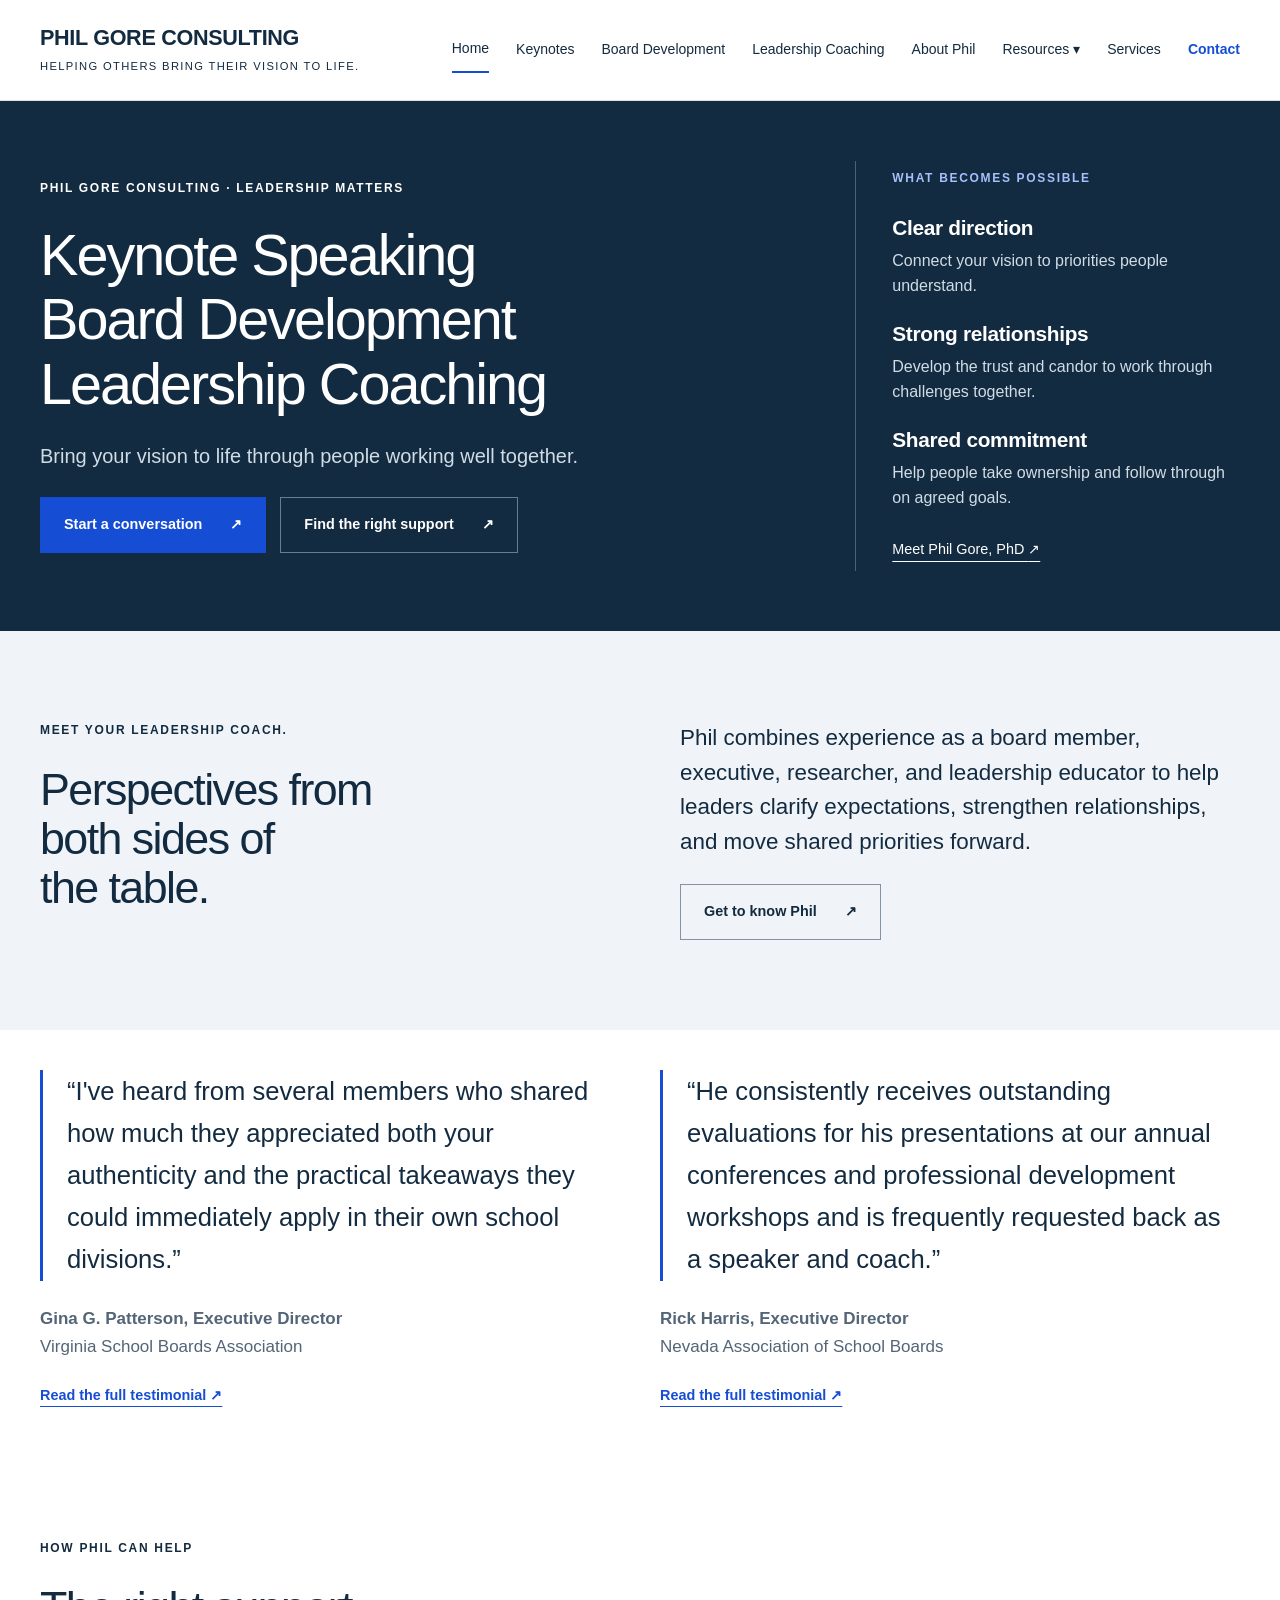
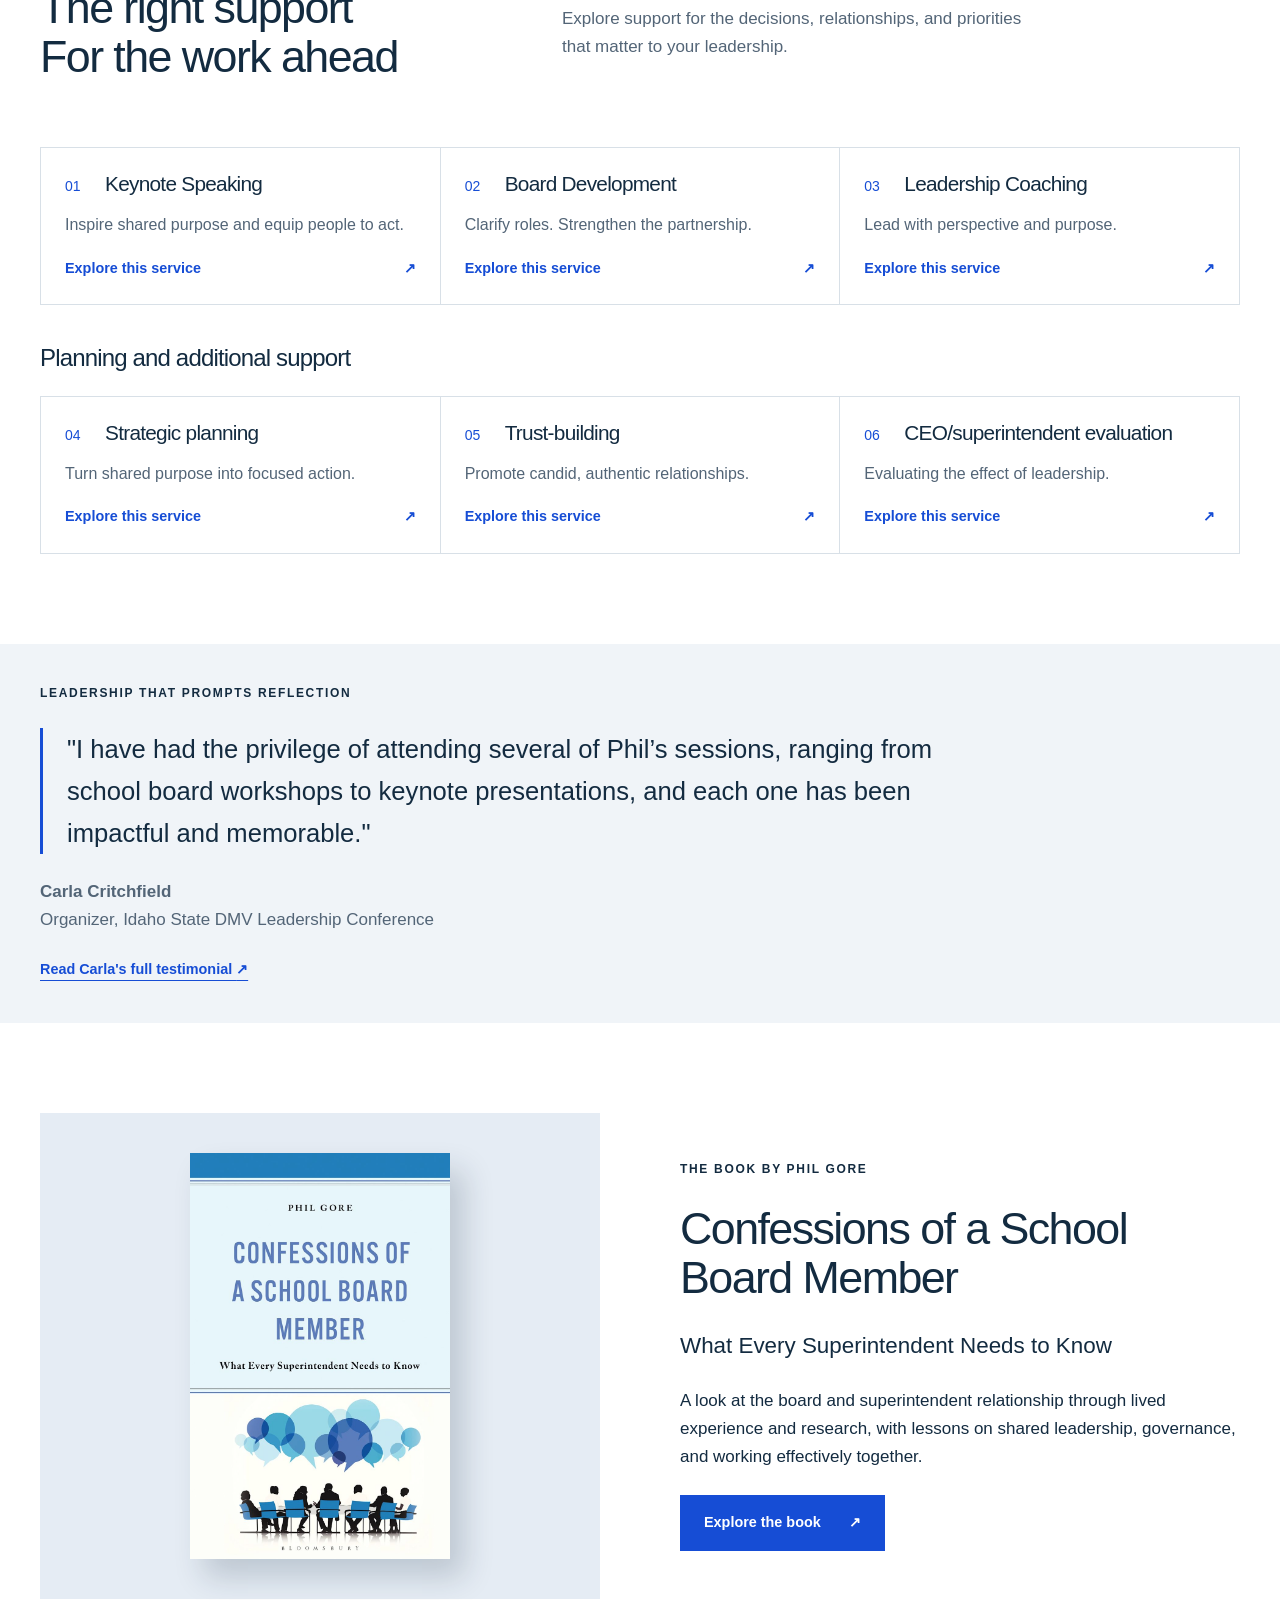
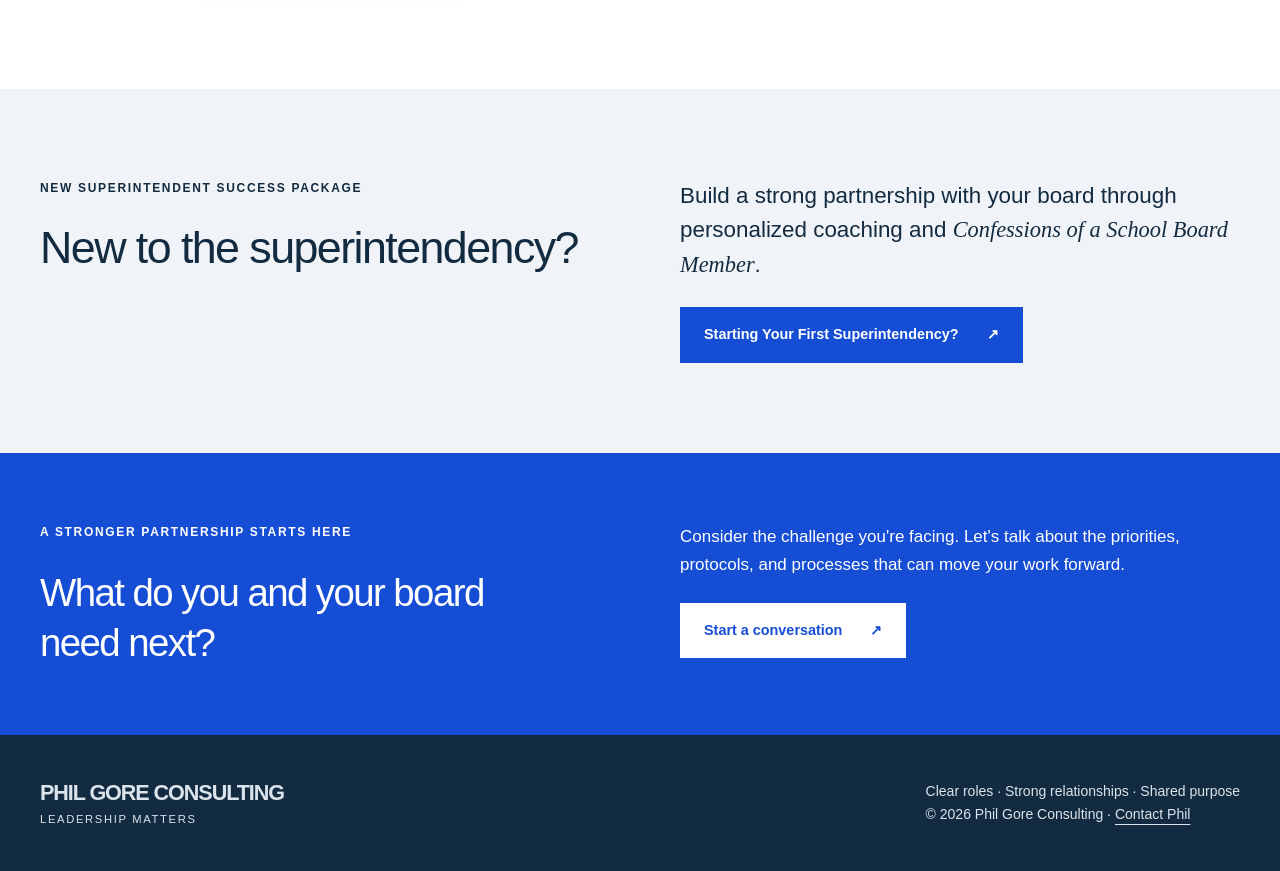
==== commit 47396cc7: "Publish 6340aaafaef0b2d190cfbd11ad3e42c256d0072c Erog38/board-coach@6340aaafaef0b2d190cfbd11ad3e42c2" ====
--- a/index.html
+++ b/index.html
@@ -1,2 +1,2 @@
-<!DOCTYPE html><html lang="en"><head><meta charset="utf-8"><meta name="viewport" content="width=device-width,initial-scale=1"><title>Phil Gore Consulting | Leadership Coaching and Board Development</title><meta name="description" content="Governance consulting, leadership coaching, strategic planning, and practical support for boards and superintendents with Phil Gore, PhD."><link rel="canonical" href="https://philgore.net/"><meta name="robots" content="index, follow, max-image-preview:large"><script type="application/ld+json">{"@context":"https://schema.org","@graph":[{"@type":"Person","@id":"https://philgore.net/#phil-gore","name":"Phil Gore","honorificSuffix":"PhD","url":"https://philgore.net/about/","image":"https://philgore.net/assets/phil-about.jpg","sameAs":["https://www.linkedin.com/in/phil-gore-phd-64459114"]},{"@type":"Organization","@id":"https://philgore.net/#consulting","name":"Phil Gore Consulting","url":"https://philgore.net/"},{"@type":"WebSite","@id":"https://philgore.net/#website","name":"Phil Gore Consulting","url":"https://philgore.net/","publisher":{"@id":"https://philgore.net/#consulting"},"inLanguage":"en-US"},{"@type":"WebPage","@id":"https://philgore.net/#webpage","url":"https://philgore.net/","name":"Phil Gore Consulting | Leadership Coaching and Board Development","description":"Governance consulting, leadership coaching, strategic planning, and practical support for boards and superintendents with Phil Gore, PhD.","isPartOf":{"@id":"https://philgore.net/#website"},"inLanguage":"en-US"}]}</script><meta property="og:url" content="https://philgore.net/"><meta property="og:site_name" content="Phil Gore Consulting"><meta property="og:locale" content="en_US"><meta name="twitter:title" content="Phil Gore Consulting | Leadership Coaching and Board Development"><meta name="twitter:description" content="Governance consulting, leadership coaching, strategic planning, and practical support for boards and superintendents with Phil Gore, PhD."><meta name="twitter:image:alt" content="Phil Gore"><meta property="og:title" content="Phil Gore Consulting | Leadership Coaching and Board Development"><meta property="og:description" content="Governance consulting, leadership coaching, strategic planning, and practical support for boards and superintendents with Phil Gore, PhD."><meta property="og:type" content="website"><meta property="og:image" content="https://philgore.net/assets/phil-about.jpg"><meta property="og:image:alt" content="Phil Gore"><meta name="twitter:card" content="summary_large_image"><meta name="twitter:image" content="https://philgore.net/assets/phil-about.jpg"><meta name="theme-color" content="#132b40"><link rel="icon" type="image/svg+xml" href="/favicon-pg.svg"><link rel="stylesheet" href="/_astro/Base.B_Kn-ehx.css"><style>.home-gains[data-astro-cid-lcdefpme]{border-left:1px solid #4c6174;padding:8px 0 8px 36px}.home-gains[data-astro-cid-lcdefpme] .eyebrow[data-astro-cid-lcdefpme]{color:#a5c0fb;margin:0 0 28px}.home-gains[data-astro-cid-lcdefpme] h2[data-astro-cid-lcdefpme]{letter-spacing:-.015em;margin-bottom:8px;font-size:1.3rem;font-weight:600}.home-gains[data-astro-cid-lcdefpme] p[data-astro-cid-lcdefpme]:not(.eyebrow){color:#d0dce6;margin-bottom:24px;font-size:1rem;line-height:1.6}.home-gains[data-astro-cid-lcdefpme] a[data-astro-cid-lcdefpme]{text-underline-offset:7px;font-size:.9rem}@media (width<=900px){.home-gains[data-astro-cid-lcdefpme]{border-top:1px solid #4c6174;border-left:0;padding:28px 0 0}}.service[data-astro-cid-lcdefpme]{flex-direction:column;padding:24px;display:flex}.service-title[data-astro-cid-lcdefpme]{grid-template-columns:28px minmax(0,1fr);align-items:start;gap:12px;margin-bottom:14px;display:grid}.service-title[data-astro-cid-lcdefpme] .number[data-astro-cid-lcdefpme]{margin:3px 0 0}.service-title[data-astro-cid-lcdefpme] h3[data-astro-cid-lcdefpme]{overflow-wrap:anywhere;min-height:0;margin:0;font-size:1.3rem;line-height:1.2}.service[data-astro-cid-lcdefpme] p[data-astro-cid-lcdefpme]{margin:0 0 18px}.service[data-astro-cid-lcdefpme] .textlink[data-astro-cid-lcdefpme]{margin-top:auto}.home-endorsement[data-astro-cid-lcdefpme]{padding-block:40px}.home-testimonials[data-astro-cid-lcdefpme]{grid-template-columns:repeat(2,minmax(0,1fr));gap:40px;display:grid}.home-testimonials[data-astro-cid-lcdefpme] blockquote[data-astro-cid-lcdefpme]{font-size:clamp(1.1rem,1.5vw,1.35rem)}@media (width<=700px){.home-testimonials[data-astro-cid-lcdefpme]{grid-template-columns:1fr;gap:32px}}.home-endorsement[data-astro-cid-lcdefpme] figure[data-astro-cid-lcdefpme]{max-width:940px;margin:0 0 20px}.home-endorsement[data-astro-cid-lcdefpme] blockquote[data-astro-cid-lcdefpme]{border-left:3px solid var(--blue);margin:0 0 20px;padding-left:24px;font-size:clamp(1.2rem,2vw,1.65rem)}.home-endorsement[data-astro-cid-lcdefpme] figcaption[data-astro-cid-lcdefpme]{color:var(--muted)}.home-cta-line[data-astro-cid-lcdefpme]{white-space:nowrap;font-size:clamp(1.25rem,3vw,2.5rem)}@media (width>=901px){.hero-grid[data-astro-cid-lcdefpme]{grid-template-columns:1.55fr .8fr}}
-</style></head><body><a class="skip" href="#main">Skip to content</a><header class="header" data-astro-cid-nen7h5rs><div class="wrap header-inner" data-astro-cid-nen7h5rs><a class="brand" href="/" data-astro-cid-nen7h5rs>PHIL GORE CONSULTING<small data-astro-cid-nen7h5rs>Helping others bring their vision to life.</small></a><button class="menu-button" aria-controls="navigation" aria-expanded="false" data-astro-cid-nen7h5rs>Menu</button><nav id="navigation" aria-label="Main navigation" data-astro-cid-nen7h5rs><a href="/" aria-current="page" data-astro-cid-nen7h5rs>Home</a><a href="/events/" data-astro-cid-nen7h5rs>Keynotes</a><a href="/board-development/" data-astro-cid-nen7h5rs>Board Development</a><a href="/executive-coaching/" data-astro-cid-nen7h5rs>Leadership Coaching</a><a href="/about/" data-astro-cid-nen7h5rs>About Phil</a><details class="resources-menu" data-astro-cid-nen7h5rs><summary data-astro-cid-nen7h5rs>Resources</summary><div class="resources-links" data-astro-cid-nen7h5rs><a href="/podcasts/" data-astro-cid-nen7h5rs>Podcasts</a><a href="/book/" data-astro-cid-nen7h5rs>Publications</a><a href="/insights/" data-astro-cid-nen7h5rs>Insights</a></div></details><a href="/services/" data-astro-cid-nen7h5rs>Services</a><a href="/contact/" data-astro-cid-nen7h5rs>Contact</a></nav></div></header><script type="module">var e=document.querySelector(`.menu-button`);e?.addEventListener(`click`,()=>{let t=document.querySelector(`nav`)?.classList.toggle(`open`);e.setAttribute(`aria-expanded`,String(!!t)),e.textContent=t?`Close`:`Menu`});var t=document.querySelector(`.resources-menu`);document.addEventListener(`click`,e=>{t&&!t.contains(e.target)&&(t.open=!1)}),t?.addEventListener(`keydown`,e=>{e.key===`Escape`&&(t.open=!1,t.querySelector(`summary`)?.focus())});</script><main id="main"><section class="hero leadership-hero" data-astro-cid-lcdefpme><div class="wrap hero-grid" data-astro-cid-lcdefpme><div class="leadership-intro" data-astro-cid-lcdefpme><p class="eyebrow" data-astro-cid-lcdefpme>Phil Gore Consulting · LEADERSHIP MATTERS</p><h1 class="leadership-heading" data-astro-cid-lcdefpme>Keynote Speaking<br data-astro-cid-lcdefpme>Board Development<br data-astro-cid-lcdefpme>Leadership Coaching</h1><p class="lead" data-astro-cid-lcdefpme>Bring your vision to life through people working well together.</p><div class="actions" data-astro-cid-lcdefpme><a class="button " href="/contact/" data-astro-cid-lcdefpme>Start a conversation <span aria-hidden="true" data-astro-cid-lcdefpme>↗</span></a><a class="button secondary" href="/services/" data-astro-cid-lcdefpme>Explore services <span aria-hidden="true" data-astro-cid-lcdefpme>↗</span></a></div></div><aside class="home-gains" aria-labelledby="home-gains-heading" data-astro-cid-lcdefpme><p class="eyebrow" id="home-gains-heading" data-astro-cid-lcdefpme>What becomes possible</p><div data-astro-cid-lcdefpme><h2 data-astro-cid-lcdefpme>Clear direction</h2><p data-astro-cid-lcdefpme>Connect your vision to priorities people understand.</p></div><div data-astro-cid-lcdefpme><h2 data-astro-cid-lcdefpme>Strong relationships</h2><p data-astro-cid-lcdefpme>Develop the trust and candor to work through challenges together.</p></div><div data-astro-cid-lcdefpme><h2 data-astro-cid-lcdefpme>Shared commitment</h2><p data-astro-cid-lcdefpme>Help people take ownership and follow through on agreed goals.</p></div><a href="/about/" data-astro-cid-lcdefpme>Meet Phil Gore, PhD <span aria-hidden="true" data-astro-cid-lcdefpme>↗</span></a></aside></div></section><section class="tinted" data-astro-cid-lcdefpme><div class="wrap split section" data-astro-cid-lcdefpme><div data-astro-cid-lcdefpme><p class="eyebrow" data-astro-cid-lcdefpme>MEET YOUR LEADERSHIP COACH.</p><h2 data-astro-cid-lcdefpme>Perspectives from<br data-astro-cid-lcdefpme>both sides of<br data-astro-cid-lcdefpme>the table.</h2></div><div data-astro-cid-lcdefpme><p class="large" data-astro-cid-lcdefpme>Phil combines experience as a board member, executive, researcher, and leadership educator to help leaders clarify expectations, strengthen relationships, and move shared priorities forward.</p><a class="button secondary" href="/about/" data-astro-cid-lcdefpme>Get to know Phil <span aria-hidden="true" data-astro-cid-lcdefpme>↗</span></a></div></div></section><section class="section wrap home-endorsement" aria-label="Client testimonials" data-astro-cid-lcdefpme><div class="home-testimonials" data-astro-cid-lcdefpme><div data-astro-cid-lcdefpme><figure data-astro-cid-lcdefpme><blockquote data-astro-cid-lcdefpme><p data-astro-cid-lcdefpme>“I've heard from several members who shared how much they appreciated both your authenticity and the practical takeaways they could immediately apply in their own school divisions.”</p></blockquote><figcaption data-astro-cid-lcdefpme><strong data-astro-cid-lcdefpme>Gina G. Patterson, Executive Director</strong><br data-astro-cid-lcdefpme>Virginia School Boards Association</figcaption></figure><a class="textlink" href="/events/#keynote-endorsement" data-astro-cid-lcdefpme>Read the full testimonial &#8599;</a></div><div data-astro-cid-lcdefpme><figure data-astro-cid-lcdefpme><blockquote data-astro-cid-lcdefpme><p data-astro-cid-lcdefpme>“He consistently receives outstanding evaluations for his presentations at our annual conferences and professional development workshops and is frequently requested back as a speaker and coach.”</p></blockquote><figcaption data-astro-cid-lcdefpme><strong data-astro-cid-lcdefpme>Rick Harris, Executive Director</strong><br data-astro-cid-lcdefpme>Nevada Association of School Boards</figcaption></figure><a class="textlink" href="/events/#rick-harris-testimonial" data-astro-cid-lcdefpme>Read the full testimonial &#8599;</a></div></div></section><section class="section wrap" data-astro-cid-lcdefpme><div class="section-heading" data-astro-cid-lcdefpme><p class="eyebrow" data-astro-cid-lcdefpme>How Phil can help</p><h2 data-astro-cid-lcdefpme>The right support<br data-astro-cid-lcdefpme>For the work ahead</h2><p data-astro-cid-lcdefpme>Explore support for the decisions, relationships, and priorities that matter to your leadership.</p></div><div class="service-grid" data-astro-cid-lcdefpme><a class="service" href="/board-development/" data-astro-cid-lcdefpme><div class="service-title" data-astro-cid-lcdefpme><span class="number" data-astro-cid-lcdefpme>01</span><h3 data-astro-cid-lcdefpme>Board-CEO/superintendent relationships</h3></div><p data-astro-cid-lcdefpme>Clarify roles. Strengthen the partnership.</p><span class="textlink" data-astro-cid-lcdefpme>Explore this service <span aria-hidden="true" data-astro-cid-lcdefpme>↗</span></span></a><a class="service" href="/executive-coaching/" data-astro-cid-lcdefpme><div class="service-title" data-astro-cid-lcdefpme><span class="number" data-astro-cid-lcdefpme>02</span><h3 data-astro-cid-lcdefpme>Executive & board coaching</h3></div><p data-astro-cid-lcdefpme>Lead with perspective and purpose.</p><span class="textlink" data-astro-cid-lcdefpme>Explore this service <span aria-hidden="true" data-astro-cid-lcdefpme>↗</span></span></a><a class="service" href="/services/#strategy" data-astro-cid-lcdefpme><div class="service-title" data-astro-cid-lcdefpme><span class="number" data-astro-cid-lcdefpme>03</span><h3 data-astro-cid-lcdefpme>Strategic planning</h3></div><p data-astro-cid-lcdefpme>Turn shared purpose into focused action.</p><span class="textlink" data-astro-cid-lcdefpme>Explore this service <span aria-hidden="true" data-astro-cid-lcdefpme>↗</span></span></a><a class="service" href="/events/#trust-and-relationships" data-astro-cid-lcdefpme><div class="service-title" data-astro-cid-lcdefpme><span class="number" data-astro-cid-lcdefpme>04</span><h3 data-astro-cid-lcdefpme>Trust-building</h3></div><p data-astro-cid-lcdefpme>Promote candid, authentic relationships.</p><span class="textlink" data-astro-cid-lcdefpme>Explore this service <span aria-hidden="true" data-astro-cid-lcdefpme>↗</span></span></a><a class="service" href="/board-development/#ceo-evaluation" data-astro-cid-lcdefpme><div class="service-title" data-astro-cid-lcdefpme><span class="number" data-astro-cid-lcdefpme>05</span><h3 data-astro-cid-lcdefpme>CEO/superintendent evaluation</h3></div><p data-astro-cid-lcdefpme>Evaluating the effect of leadership.</p><span class="textlink" data-astro-cid-lcdefpme>Explore this service <span aria-hidden="true" data-astro-cid-lcdefpme>↗</span></span></a><a class="service" href="/events/" data-astro-cid-lcdefpme><div class="service-title" data-astro-cid-lcdefpme><span class="number" data-astro-cid-lcdefpme>06</span><h3 data-astro-cid-lcdefpme>Workshops & keynotes</h3></div><p data-astro-cid-lcdefpme>Equip and empower your leaders.</p><span class="textlink" data-astro-cid-lcdefpme>Explore this service <span aria-hidden="true" data-astro-cid-lcdefpme>↗</span></span></a></div></section><section class="tinted" data-astro-cid-lcdefpme><div class="section wrap home-endorsement" data-astro-cid-lcdefpme><p class="eyebrow" data-astro-cid-lcdefpme>Leadership that prompts reflection</p><figure data-astro-cid-lcdefpme><blockquote data-astro-cid-lcdefpme><p data-astro-cid-lcdefpme>"I have had the privilege of attending several of Phil’s sessions, ranging from school board workshops to keynote presentations, and each one has been impactful and memorable."</p></blockquote><figcaption data-astro-cid-lcdefpme><strong data-astro-cid-lcdefpme>Carla Critchfield</strong><br data-astro-cid-lcdefpme>Organizer, Idaho State DMV Leadership Conference</figcaption></figure><a class="textlink" href="/events/#carla-critchfield-testimonial" data-astro-cid-lcdefpme>Read Carla's full testimonial <span aria-hidden="true" data-astro-cid-lcdefpme>↗</span></a></div></section><section class="section wrap split book-feature" data-astro-cid-lcdefpme><div class="cover-area" data-astro-cid-lcdefpme><img src="/assets/book.jpg" alt="Cover of Confessions of a School Board Member by Phil Gore" width="852" height="1331" loading="lazy" data-astro-cid-lcdefpme></div><div data-astro-cid-lcdefpme><p class="eyebrow" data-astro-cid-lcdefpme>The book by Phil Gore</p><h2 data-astro-cid-lcdefpme>Confessions of a School Board Member</h2><p class="large" data-astro-cid-lcdefpme>What Every Superintendent Needs to Know</p><p data-astro-cid-lcdefpme>A look at the board and superintendent relationship through lived experience and research, with lessons on shared leadership, governance, and working effectively together.</p><a class="button " href="/book/" data-astro-cid-lcdefpme>Explore the book <span aria-hidden="true" data-astro-cid-lcdefpme>↗</span></a></div></section><section class="tinted section" id="new-superintendent-package" aria-label="New Superintendent Success Package"><div class="wrap split"><div><p class="eyebrow">New Superintendent Success Package</p><h2>New to the superintendency?</h2></div><div><p class="large">Build a strong partnership with your board through personalized coaching and <em>Confessions of a School Board Member</em>.</p><a class="button" href="/new-superintendent-success-package/">Starting Your First Superintendency? <span aria-hidden="true">&#8599;</span></a></div></div></section><section class="cta"><div class="wrap split"><div><p class="eyebrow">A stronger partnership starts here</p><h2><span class="home-cta-line" data-astro-cid-lcdefpme>What do you and your board</span><br data-astro-cid-lcdefpme><span class="home-cta-line" data-astro-cid-lcdefpme>need next?</span></h2></div><div><p>Consider the challenge you're facing. Let's talk about the priorities, protocols, and processes that can move your work forward.</p><a class="button " href="/contact/">Start a conversation <span aria-hidden="true">↗</span></a></div></div></section></main><footer><div class="wrap"><a class="brand" href="/">PHIL GORE CONSULTING<small>LEADERSHIP MATTERS</small></a><p>Clear roles · Strong relationships · Shared purpose<br>© 2026 Phil Gore Consulting · <a href="/contact/">Contact Phil</a></p></div></footer></body></html>+<!DOCTYPE html><html lang="en"><head><meta charset="utf-8"><meta name="viewport" content="width=device-width,initial-scale=1"><title>Phil Gore Consulting | Leadership Coaching and Board Development</title><meta name="description" content="Governance consulting, leadership coaching, strategic planning, and practical support for boards and superintendents with Phil Gore, PhD."><link rel="canonical" href="https://philgore.net/"><meta name="robots" content="index, follow, max-image-preview:large"><script type="application/ld+json">{"@context":"https://schema.org","@graph":[{"@type":"Person","@id":"https://philgore.net/#phil-gore","name":"Phil Gore","honorificSuffix":"PhD","url":"https://philgore.net/about/","image":"https://philgore.net/assets/phil-about.jpg","sameAs":["https://www.linkedin.com/in/phil-gore-phd-64459114"]},{"@type":"Organization","@id":"https://philgore.net/#consulting","name":"Phil Gore Consulting","url":"https://philgore.net/"},{"@type":"WebSite","@id":"https://philgore.net/#website","name":"Phil Gore Consulting","url":"https://philgore.net/","publisher":{"@id":"https://philgore.net/#consulting"},"inLanguage":"en-US"},{"@type":"WebPage","@id":"https://philgore.net/#webpage","url":"https://philgore.net/","name":"Phil Gore Consulting | Leadership Coaching and Board Development","description":"Governance consulting, leadership coaching, strategic planning, and practical support for boards and superintendents with Phil Gore, PhD.","isPartOf":{"@id":"https://philgore.net/#website"},"inLanguage":"en-US"}]}</script><meta property="og:url" content="https://philgore.net/"><meta property="og:site_name" content="Phil Gore Consulting"><meta property="og:locale" content="en_US"><meta name="twitter:title" content="Phil Gore Consulting | Leadership Coaching and Board Development"><meta name="twitter:description" content="Governance consulting, leadership coaching, strategic planning, and practical support for boards and superintendents with Phil Gore, PhD."><meta name="twitter:image:alt" content="Phil Gore"><meta property="og:title" content="Phil Gore Consulting | Leadership Coaching and Board Development"><meta property="og:description" content="Governance consulting, leadership coaching, strategic planning, and practical support for boards and superintendents with Phil Gore, PhD."><meta property="og:type" content="website"><meta property="og:image" content="https://philgore.net/assets/phil-about.jpg"><meta property="og:image:alt" content="Phil Gore"><meta name="twitter:card" content="summary_large_image"><meta name="twitter:image" content="https://philgore.net/assets/phil-about.jpg"><meta name="theme-color" content="#132b40"><link rel="icon" type="image/svg+xml" href="/favicon-pg.svg"><link rel="stylesheet" href="/_astro/Base.B_Kn-ehx.css"><style>.additional-services-heading[data-astro-cid-lcdefpme]{margin:40px 0 24px}.home-gains[data-astro-cid-lcdefpme]{border-left:1px solid #4c6174;padding:8px 0 8px 36px}.home-gains[data-astro-cid-lcdefpme] .eyebrow[data-astro-cid-lcdefpme]{color:#a5c0fb;margin:0 0 28px}.home-gains[data-astro-cid-lcdefpme] h2[data-astro-cid-lcdefpme]{letter-spacing:-.015em;margin-bottom:8px;font-size:1.3rem;font-weight:600}.home-gains[data-astro-cid-lcdefpme] p[data-astro-cid-lcdefpme]:not(.eyebrow){color:#d0dce6;margin-bottom:24px;font-size:1rem;line-height:1.6}.home-gains[data-astro-cid-lcdefpme] a[data-astro-cid-lcdefpme]{text-underline-offset:7px;font-size:.9rem}@media (width<=900px){.home-gains[data-astro-cid-lcdefpme]{border-top:1px solid #4c6174;border-left:0;padding:28px 0 0}}.service[data-astro-cid-lcdefpme]{flex-direction:column;padding:24px;display:flex}.service-title[data-astro-cid-lcdefpme]{grid-template-columns:28px minmax(0,1fr);align-items:start;gap:12px;margin-bottom:14px;display:grid}.service-title[data-astro-cid-lcdefpme] .number[data-astro-cid-lcdefpme]{margin:3px 0 0}.service-title[data-astro-cid-lcdefpme] h3[data-astro-cid-lcdefpme]{overflow-wrap:anywhere;min-height:0;margin:0;font-size:1.3rem;line-height:1.2}.service[data-astro-cid-lcdefpme] p[data-astro-cid-lcdefpme]{margin:0 0 18px}.service[data-astro-cid-lcdefpme] .textlink[data-astro-cid-lcdefpme]{margin-top:auto}.home-endorsement[data-astro-cid-lcdefpme]{padding-block:40px}.home-testimonials[data-astro-cid-lcdefpme]{grid-template-columns:repeat(2,minmax(0,1fr));gap:40px;display:grid}.home-testimonials[data-astro-cid-lcdefpme] blockquote[data-astro-cid-lcdefpme]{font-size:clamp(1.1rem,1.5vw,1.35rem)}@media (width<=700px){.home-testimonials[data-astro-cid-lcdefpme]{grid-template-columns:1fr;gap:32px}}.home-endorsement[data-astro-cid-lcdefpme] figure[data-astro-cid-lcdefpme]{max-width:940px;margin:0 0 20px}.home-endorsement[data-astro-cid-lcdefpme] blockquote[data-astro-cid-lcdefpme]{border-left:3px solid var(--blue);margin:0 0 20px;padding-left:24px;font-size:clamp(1.2rem,2vw,1.65rem)}.home-endorsement[data-astro-cid-lcdefpme] figcaption[data-astro-cid-lcdefpme]{color:var(--muted)}.home-cta-line[data-astro-cid-lcdefpme]{white-space:nowrap;font-size:clamp(1.25rem,3vw,2.5rem)}@media (width>=901px){.hero-grid[data-astro-cid-lcdefpme]{grid-template-columns:1.55fr .8fr}}
+</style></head><body><a class="skip" href="#main">Skip to content</a><header class="header" data-astro-cid-nen7h5rs><div class="wrap header-inner" data-astro-cid-nen7h5rs><a class="brand" href="/" data-astro-cid-nen7h5rs>PHIL GORE CONSULTING<small data-astro-cid-nen7h5rs>Helping others bring their vision to life.</small></a><button class="menu-button" aria-controls="navigation" aria-expanded="false" data-astro-cid-nen7h5rs>Menu</button><nav id="navigation" aria-label="Main navigation" data-astro-cid-nen7h5rs><a href="/" aria-current="page" data-astro-cid-nen7h5rs>Home</a><a href="/events/" data-astro-cid-nen7h5rs>Keynotes</a><a href="/board-development/" data-astro-cid-nen7h5rs>Board Development</a><a href="/executive-coaching/" data-astro-cid-nen7h5rs>Leadership Coaching</a><a href="/about/" data-astro-cid-nen7h5rs>About Phil</a><details class="resources-menu" data-astro-cid-nen7h5rs><summary data-astro-cid-nen7h5rs>Resources</summary><div class="resources-links" data-astro-cid-nen7h5rs><a href="/podcasts/" data-astro-cid-nen7h5rs>Podcasts</a><a href="/book/" data-astro-cid-nen7h5rs>Publications</a><a href="/insights/" data-astro-cid-nen7h5rs>Insights</a></div></details><a href="/services/" data-astro-cid-nen7h5rs>Services</a><a href="/contact/" data-astro-cid-nen7h5rs>Contact</a></nav></div></header><script type="module">var e=document.querySelector(`.menu-button`);e?.addEventListener(`click`,()=>{let t=document.querySelector(`nav`)?.classList.toggle(`open`);e.setAttribute(`aria-expanded`,String(!!t)),e.textContent=t?`Close`:`Menu`});var t=document.querySelector(`.resources-menu`);document.addEventListener(`click`,e=>{t&&!t.contains(e.target)&&(t.open=!1)}),t?.addEventListener(`keydown`,e=>{e.key===`Escape`&&(t.open=!1,t.querySelector(`summary`)?.focus())});</script><main id="main"><section class="hero leadership-hero" data-astro-cid-lcdefpme><div class="wrap hero-grid" data-astro-cid-lcdefpme><div class="leadership-intro" data-astro-cid-lcdefpme><p class="eyebrow" data-astro-cid-lcdefpme>Phil Gore Consulting · LEADERSHIP MATTERS</p><h1 class="leadership-heading" data-astro-cid-lcdefpme>Keynote Speaking<br data-astro-cid-lcdefpme>Board Development<br data-astro-cid-lcdefpme>Leadership Coaching</h1><p class="lead" data-astro-cid-lcdefpme>Bring your vision to life through people working well together.</p><div class="actions" data-astro-cid-lcdefpme><a class="button " href="/contact/" data-astro-cid-lcdefpme>Start a conversation <span aria-hidden="true" data-astro-cid-lcdefpme>↗</span></a><a class="button secondary" href="#how-phil-can-help" data-astro-cid-lcdefpme>Find the right support <span aria-hidden="true" data-astro-cid-lcdefpme>↗</span></a></div></div><aside class="home-gains" aria-labelledby="home-gains-heading" data-astro-cid-lcdefpme><p class="eyebrow" id="home-gains-heading" data-astro-cid-lcdefpme>What becomes possible</p><div data-astro-cid-lcdefpme><h2 data-astro-cid-lcdefpme>Clear direction</h2><p data-astro-cid-lcdefpme>Connect your vision to priorities people understand.</p></div><div data-astro-cid-lcdefpme><h2 data-astro-cid-lcdefpme>Strong relationships</h2><p data-astro-cid-lcdefpme>Develop the trust and candor to work through challenges together.</p></div><div data-astro-cid-lcdefpme><h2 data-astro-cid-lcdefpme>Shared commitment</h2><p data-astro-cid-lcdefpme>Help people take ownership and follow through on agreed goals.</p></div><a href="/about/" data-astro-cid-lcdefpme>Meet Phil Gore, PhD <span aria-hidden="true" data-astro-cid-lcdefpme>↗</span></a></aside></div></section><section class="tinted" data-astro-cid-lcdefpme><div class="wrap split section" data-astro-cid-lcdefpme><div data-astro-cid-lcdefpme><p class="eyebrow" data-astro-cid-lcdefpme>MEET YOUR LEADERSHIP COACH.</p><h2 data-astro-cid-lcdefpme>Perspectives from<br data-astro-cid-lcdefpme>both sides of<br data-astro-cid-lcdefpme>the table.</h2></div><div data-astro-cid-lcdefpme><p class="large" data-astro-cid-lcdefpme>Phil combines experience as a board member, executive, researcher, and leadership educator to help leaders clarify expectations, strengthen relationships, and move shared priorities forward.</p><a class="button secondary" href="/about/" data-astro-cid-lcdefpme>Get to know Phil <span aria-hidden="true" data-astro-cid-lcdefpme>↗</span></a></div></div></section><section class="section wrap home-endorsement" aria-label="Client testimonials" data-astro-cid-lcdefpme><div class="home-testimonials" data-astro-cid-lcdefpme><div data-astro-cid-lcdefpme><figure data-astro-cid-lcdefpme><blockquote data-astro-cid-lcdefpme><p data-astro-cid-lcdefpme>“I've heard from several members who shared how much they appreciated both your authenticity and the practical takeaways they could immediately apply in their own school divisions.”</p></blockquote><figcaption data-astro-cid-lcdefpme><strong data-astro-cid-lcdefpme>Gina G. Patterson, Executive Director</strong><br data-astro-cid-lcdefpme>Virginia School Boards Association</figcaption></figure><a class="textlink" href="/events/#keynote-endorsement" data-astro-cid-lcdefpme>Read the full testimonial &#8599;</a></div><div data-astro-cid-lcdefpme><figure data-astro-cid-lcdefpme><blockquote data-astro-cid-lcdefpme><p data-astro-cid-lcdefpme>“He consistently receives outstanding evaluations for his presentations at our annual conferences and professional development workshops and is frequently requested back as a speaker and coach.”</p></blockquote><figcaption data-astro-cid-lcdefpme><strong data-astro-cid-lcdefpme>Rick Harris, Executive Director</strong><br data-astro-cid-lcdefpme>Nevada Association of School Boards</figcaption></figure><a class="textlink" href="/events/#rick-harris-testimonial" data-astro-cid-lcdefpme>Read the full testimonial &#8599;</a></div></div></section><section class="section wrap" id="how-phil-can-help" data-astro-cid-lcdefpme><div class="section-heading" data-astro-cid-lcdefpme><p class="eyebrow" data-astro-cid-lcdefpme>How Phil can help</p><h2 data-astro-cid-lcdefpme>The right support<br data-astro-cid-lcdefpme>For the work ahead</h2><p data-astro-cid-lcdefpme>Explore support for the decisions, relationships, and priorities that matter to your leadership.</p></div><div class="service-grid" data-astro-cid-lcdefpme><a class="service" href="/events/" data-astro-cid-lcdefpme><div class="service-title" data-astro-cid-lcdefpme><span class="number" data-astro-cid-lcdefpme>01</span><h3 data-astro-cid-lcdefpme>Keynote Speaking</h3></div><p data-astro-cid-lcdefpme>Inspire shared purpose and equip people to act.</p><span class="textlink" data-astro-cid-lcdefpme>Explore this service <span aria-hidden="true" data-astro-cid-lcdefpme>↗</span></span></a><a class="service" href="/board-development/" data-astro-cid-lcdefpme><div class="service-title" data-astro-cid-lcdefpme><span class="number" data-astro-cid-lcdefpme>02</span><h3 data-astro-cid-lcdefpme>Board Development</h3></div><p data-astro-cid-lcdefpme>Clarify roles. Strengthen the partnership.</p><span class="textlink" data-astro-cid-lcdefpme>Explore this service <span aria-hidden="true" data-astro-cid-lcdefpme>↗</span></span></a><a class="service" href="/executive-coaching/" data-astro-cid-lcdefpme><div class="service-title" data-astro-cid-lcdefpme><span class="number" data-astro-cid-lcdefpme>03</span><h3 data-astro-cid-lcdefpme>Leadership Coaching</h3></div><p data-astro-cid-lcdefpme>Lead with perspective and purpose.</p><span class="textlink" data-astro-cid-lcdefpme>Explore this service <span aria-hidden="true" data-astro-cid-lcdefpme>↗</span></span></a></div><h3 class="additional-services-heading" data-astro-cid-lcdefpme>Planning and additional support</h3><div class="service-grid" data-astro-cid-lcdefpme><a class="service" href="/services/#strategy" data-astro-cid-lcdefpme><div class="service-title" data-astro-cid-lcdefpme><span class="number" data-astro-cid-lcdefpme>04</span><h3 data-astro-cid-lcdefpme>Strategic planning</h3></div><p data-astro-cid-lcdefpme>Turn shared purpose into focused action.</p><span class="textlink" data-astro-cid-lcdefpme>Explore this service <span aria-hidden="true" data-astro-cid-lcdefpme>↗</span></span></a><a class="service" href="/events/#trust-and-relationships" data-astro-cid-lcdefpme><div class="service-title" data-astro-cid-lcdefpme><span class="number" data-astro-cid-lcdefpme>05</span><h3 data-astro-cid-lcdefpme>Trust-building</h3></div><p data-astro-cid-lcdefpme>Promote candid, authentic relationships.</p><span class="textlink" data-astro-cid-lcdefpme>Explore this service <span aria-hidden="true" data-astro-cid-lcdefpme>↗</span></span></a><a class="service" href="/board-development/#ceo-evaluation" data-astro-cid-lcdefpme><div class="service-title" data-astro-cid-lcdefpme><span class="number" data-astro-cid-lcdefpme>06</span><h3 data-astro-cid-lcdefpme>CEO/superintendent evaluation</h3></div><p data-astro-cid-lcdefpme>Evaluating the effect of leadership.</p><span class="textlink" data-astro-cid-lcdefpme>Explore this service <span aria-hidden="true" data-astro-cid-lcdefpme>↗</span></span></a></div></section><section class="tinted" data-astro-cid-lcdefpme><div class="section wrap home-endorsement" data-astro-cid-lcdefpme><p class="eyebrow" data-astro-cid-lcdefpme>Leadership that prompts reflection</p><figure data-astro-cid-lcdefpme><blockquote data-astro-cid-lcdefpme><p data-astro-cid-lcdefpme>"I have had the privilege of attending several of Phil’s sessions, ranging from school board workshops to keynote presentations, and each one has been impactful and memorable."</p></blockquote><figcaption data-astro-cid-lcdefpme><strong data-astro-cid-lcdefpme>Carla Critchfield</strong><br data-astro-cid-lcdefpme>Organizer, Idaho State DMV Leadership Conference</figcaption></figure><a class="textlink" href="/events/#carla-critchfield-testimonial" data-astro-cid-lcdefpme>Read Carla's full testimonial <span aria-hidden="true" data-astro-cid-lcdefpme>↗</span></a></div></section><section class="section wrap split book-feature" data-astro-cid-lcdefpme><div class="cover-area" data-astro-cid-lcdefpme><img src="/assets/book.jpg" alt="Cover of Confessions of a School Board Member by Phil Gore" width="852" height="1331" loading="lazy" data-astro-cid-lcdefpme></div><div data-astro-cid-lcdefpme><p class="eyebrow" data-astro-cid-lcdefpme>The book by Phil Gore</p><h2 data-astro-cid-lcdefpme>Confessions of a School Board Member</h2><p class="large" data-astro-cid-lcdefpme>What Every Superintendent Needs to Know</p><p data-astro-cid-lcdefpme>A look at the board and superintendent relationship through lived experience and research, with lessons on shared leadership, governance, and working effectively together.</p><a class="button " href="/book/" data-astro-cid-lcdefpme>Explore the book <span aria-hidden="true" data-astro-cid-lcdefpme>↗</span></a></div></section><section class="tinted section" id="new-superintendent-package" aria-label="New Superintendent Success Package"><div class="wrap split"><div><p class="eyebrow">New Superintendent Success Package</p><h2>New to the superintendency?</h2></div><div><p class="large">Build a strong partnership with your board through personalized coaching and <em>Confessions of a School Board Member</em>.</p><a class="button" href="/new-superintendent-success-package/">Starting Your First Superintendency? <span aria-hidden="true">&#8599;</span></a></div></div></section><section class="cta"><div class="wrap split"><div><p class="eyebrow">A stronger partnership starts here</p><h2><span class="home-cta-line" data-astro-cid-lcdefpme>What do you and your board</span><br data-astro-cid-lcdefpme><span class="home-cta-line" data-astro-cid-lcdefpme>need next?</span></h2></div><div><p>Consider the challenge you're facing. Let's talk about the priorities, protocols, and processes that can move your work forward.</p><a class="button " href="/contact/">Start a conversation <span aria-hidden="true">↗</span></a></div></div></section></main><footer><div class="wrap"><a class="brand" href="/">PHIL GORE CONSULTING<small>LEADERSHIP MATTERS</small></a><p>Clear roles · Strong relationships · Shared purpose<br>© 2026 Phil Gore Consulting · <a href="/contact/">Contact Phil</a></p></div></footer></body></html>
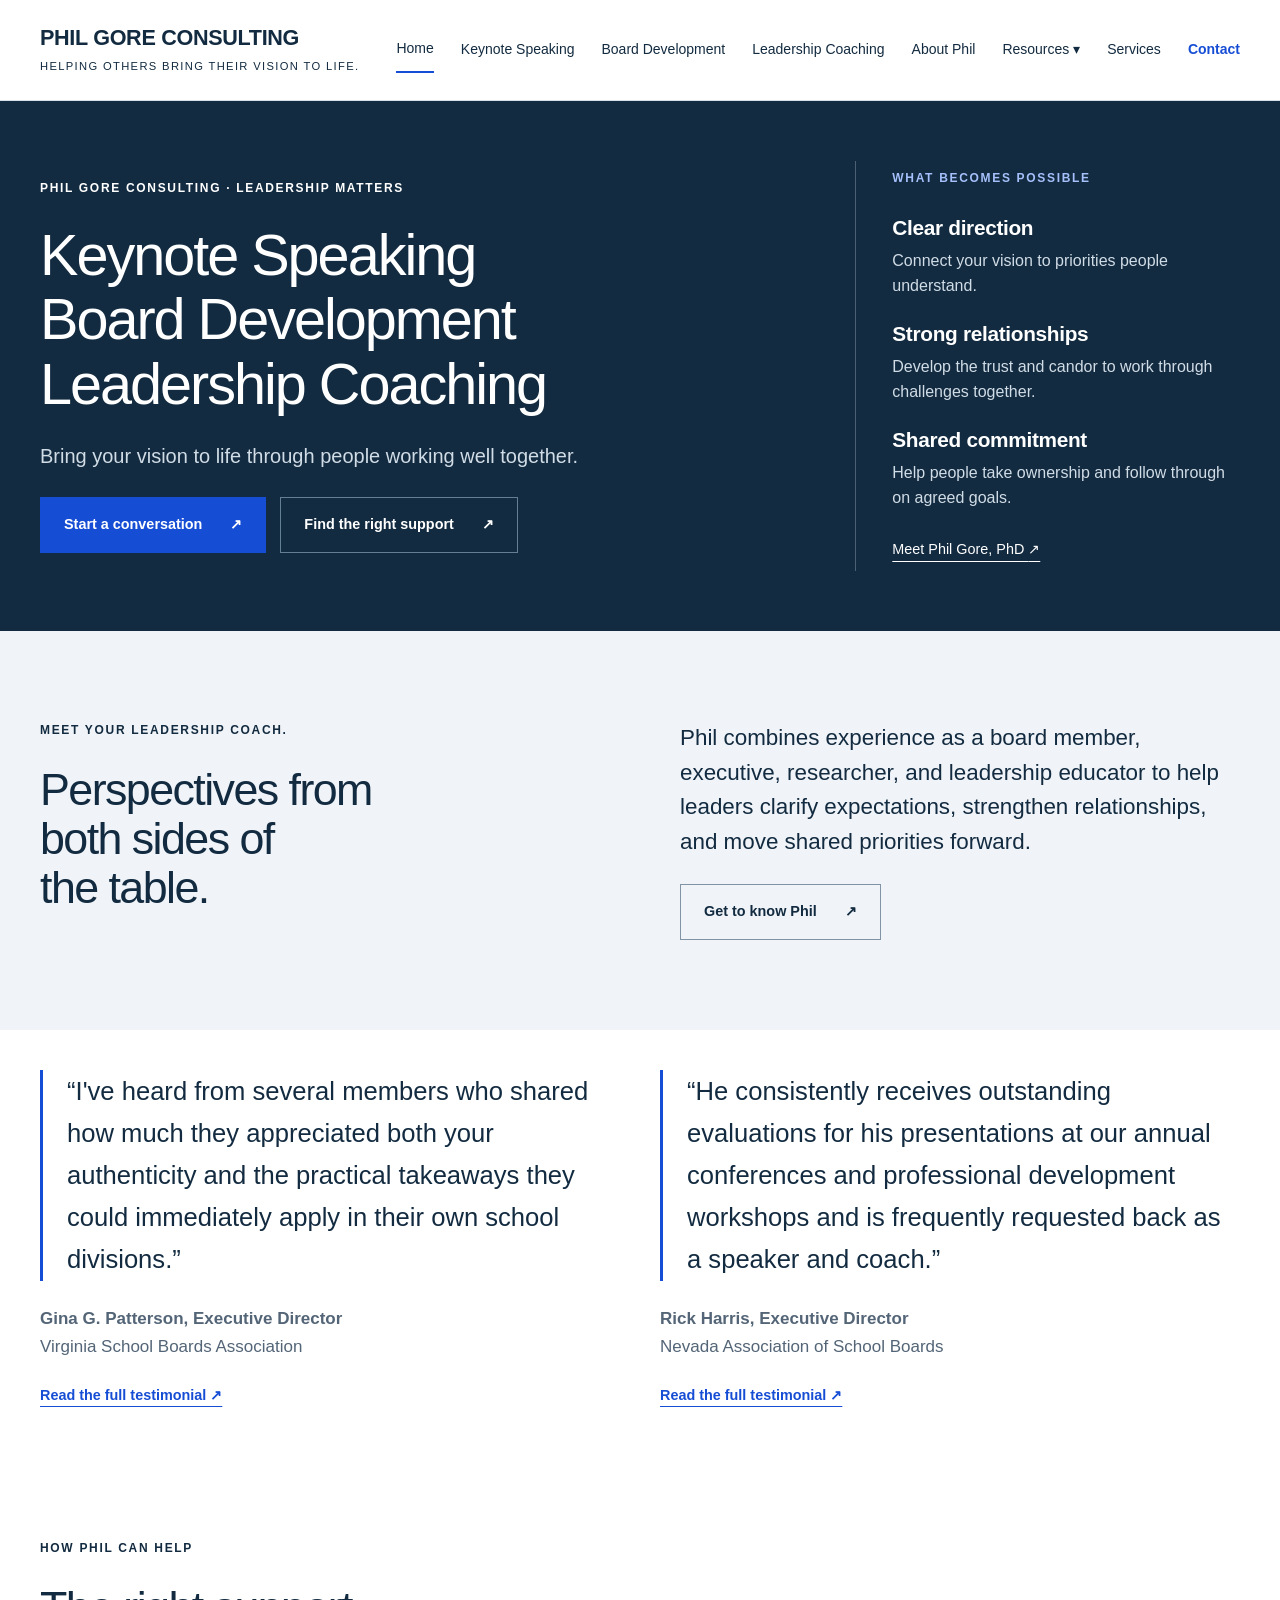
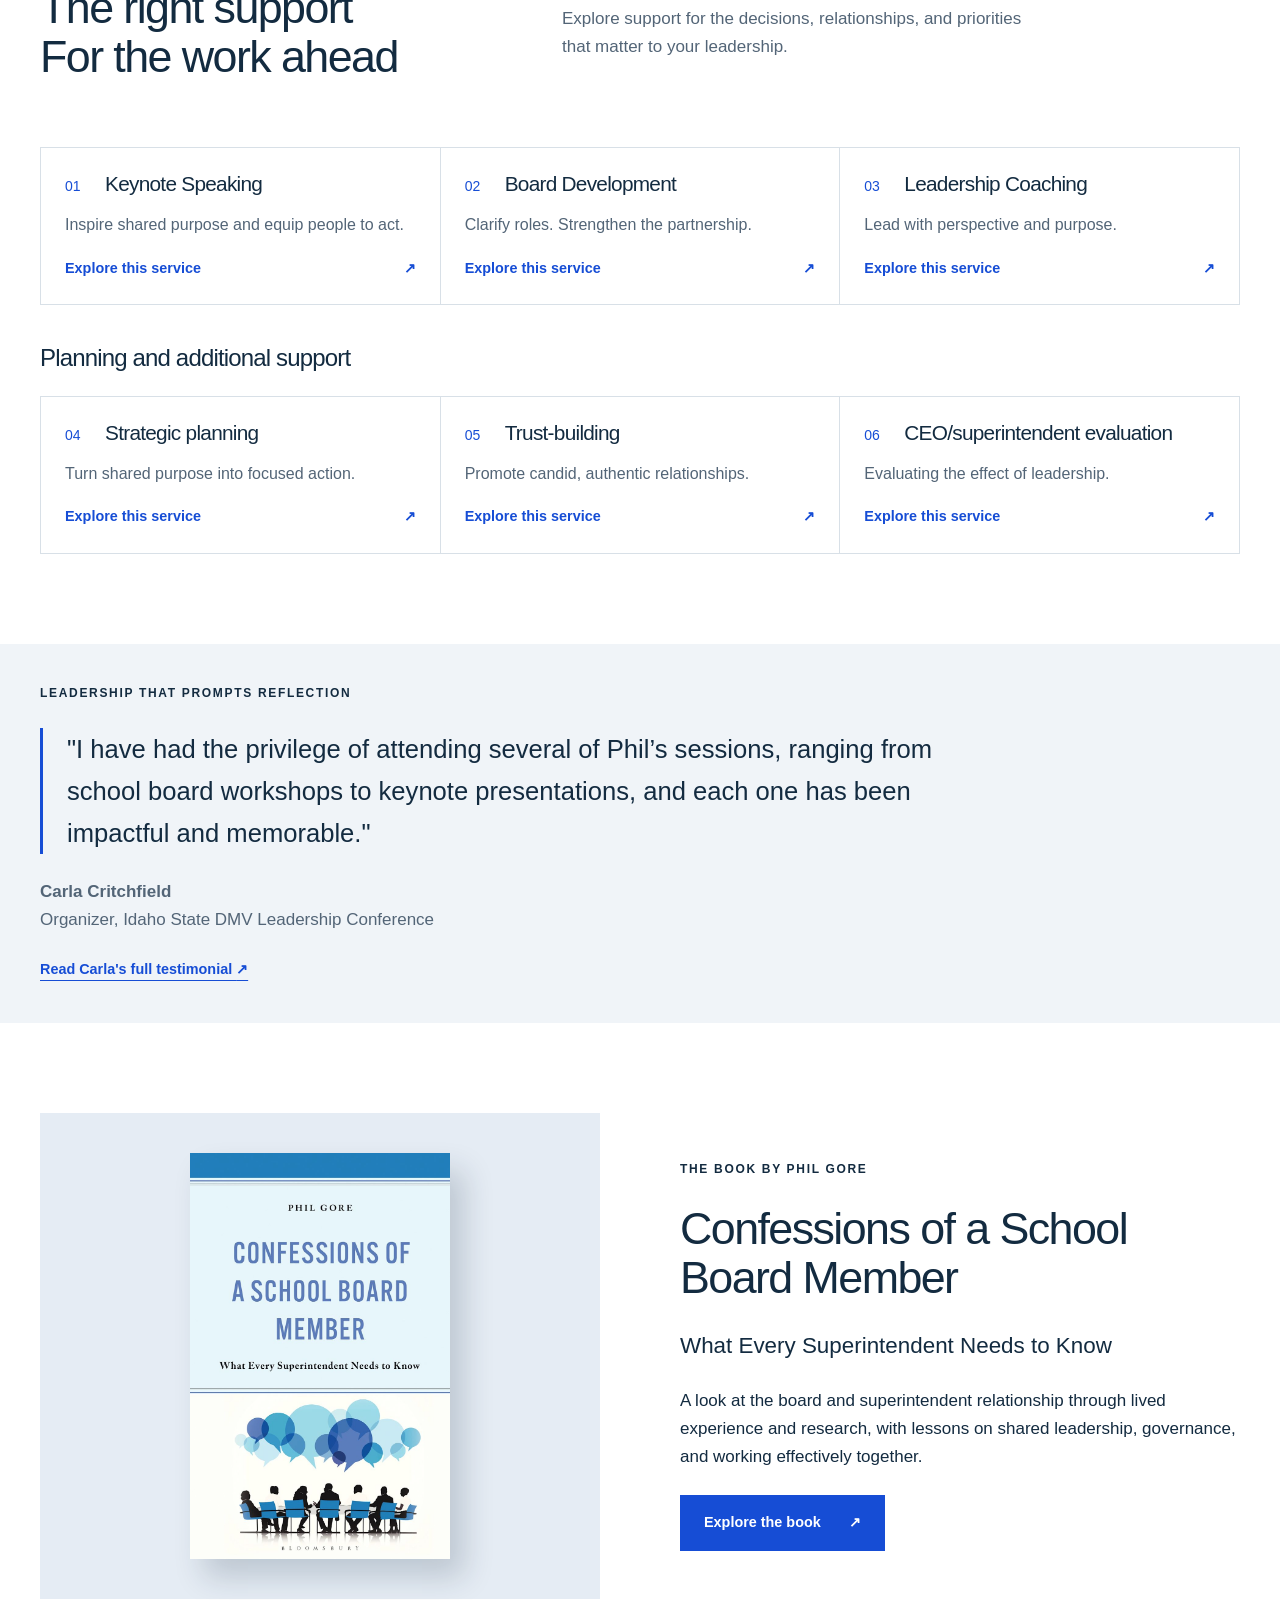
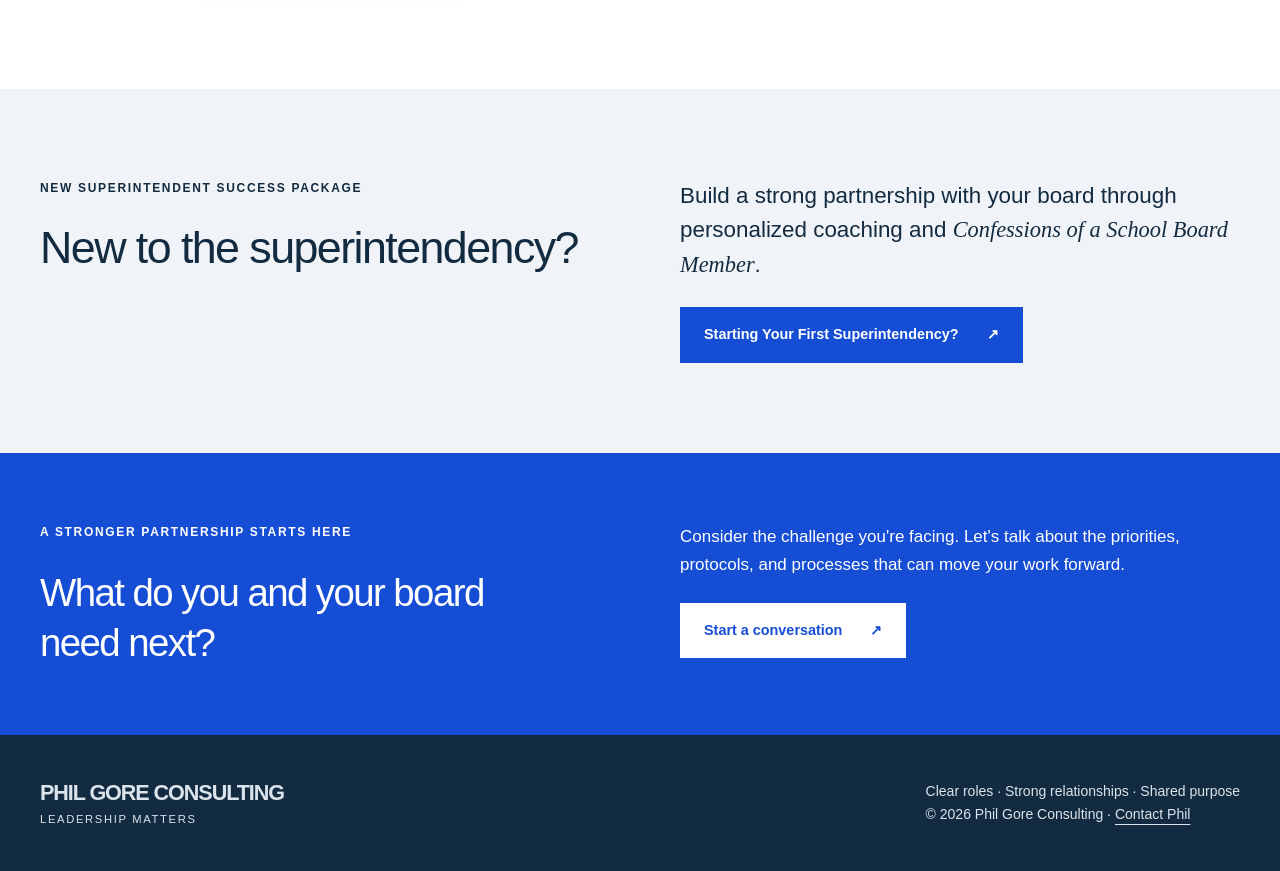
==== commit 3380a912: "Publish 1e5a3a90c8a0e21222e1c7410127855c7f3ecccf Erog38/board-coach@1e5a3a90c8a0e21222e1c7410127855c" ====
--- a/index.html
+++ b/index.html
@@ -1,2 +1,2 @@
 <!DOCTYPE html><html lang="en"><head><meta charset="utf-8"><meta name="viewport" content="width=device-width,initial-scale=1"><title>Phil Gore Consulting | Leadership Coaching and Board Development</title><meta name="description" content="Governance consulting, leadership coaching, strategic planning, and practical support for boards and superintendents with Phil Gore, PhD."><link rel="canonical" href="https://philgore.net/"><meta name="robots" content="index, follow, max-image-preview:large"><script type="application/ld+json">{"@context":"https://schema.org","@graph":[{"@type":"Person","@id":"https://philgore.net/#phil-gore","name":"Phil Gore","honorificSuffix":"PhD","url":"https://philgore.net/about/","image":"https://philgore.net/assets/phil-about.jpg","sameAs":["https://www.linkedin.com/in/phil-gore-phd-64459114"]},{"@type":"Organization","@id":"https://philgore.net/#consulting","name":"Phil Gore Consulting","url":"https://philgore.net/"},{"@type":"WebSite","@id":"https://philgore.net/#website","name":"Phil Gore Consulting","url":"https://philgore.net/","publisher":{"@id":"https://philgore.net/#consulting"},"inLanguage":"en-US"},{"@type":"WebPage","@id":"https://philgore.net/#webpage","url":"https://philgore.net/","name":"Phil Gore Consulting | Leadership Coaching and Board Development","description":"Governance consulting, leadership coaching, strategic planning, and practical support for boards and superintendents with Phil Gore, PhD.","isPartOf":{"@id":"https://philgore.net/#website"},"inLanguage":"en-US"}]}</script><meta property="og:url" content="https://philgore.net/"><meta property="og:site_name" content="Phil Gore Consulting"><meta property="og:locale" content="en_US"><meta name="twitter:title" content="Phil Gore Consulting | Leadership Coaching and Board Development"><meta name="twitter:description" content="Governance consulting, leadership coaching, strategic planning, and practical support for boards and superintendents with Phil Gore, PhD."><meta name="twitter:image:alt" content="Phil Gore"><meta property="og:title" content="Phil Gore Consulting | Leadership Coaching and Board Development"><meta property="og:description" content="Governance consulting, leadership coaching, strategic planning, and practical support for boards and superintendents with Phil Gore, PhD."><meta property="og:type" content="website"><meta property="og:image" content="https://philgore.net/assets/phil-about.jpg"><meta property="og:image:alt" content="Phil Gore"><meta name="twitter:card" content="summary_large_image"><meta name="twitter:image" content="https://philgore.net/assets/phil-about.jpg"><meta name="theme-color" content="#132b40"><link rel="icon" type="image/svg+xml" href="/favicon-pg.svg"><link rel="stylesheet" href="/_astro/Base.B_Kn-ehx.css"><style>.additional-services-heading[data-astro-cid-lcdefpme]{margin:40px 0 24px}.home-gains[data-astro-cid-lcdefpme]{border-left:1px solid #4c6174;padding:8px 0 8px 36px}.home-gains[data-astro-cid-lcdefpme] .eyebrow[data-astro-cid-lcdefpme]{color:#a5c0fb;margin:0 0 28px}.home-gains[data-astro-cid-lcdefpme] h2[data-astro-cid-lcdefpme]{letter-spacing:-.015em;margin-bottom:8px;font-size:1.3rem;font-weight:600}.home-gains[data-astro-cid-lcdefpme] p[data-astro-cid-lcdefpme]:not(.eyebrow){color:#d0dce6;margin-bottom:24px;font-size:1rem;line-height:1.6}.home-gains[data-astro-cid-lcdefpme] a[data-astro-cid-lcdefpme]{text-underline-offset:7px;font-size:.9rem}@media (width<=900px){.home-gains[data-astro-cid-lcdefpme]{border-top:1px solid #4c6174;border-left:0;padding:28px 0 0}}.service[data-astro-cid-lcdefpme]{flex-direction:column;padding:24px;display:flex}.service-title[data-astro-cid-lcdefpme]{grid-template-columns:28px minmax(0,1fr);align-items:start;gap:12px;margin-bottom:14px;display:grid}.service-title[data-astro-cid-lcdefpme] .number[data-astro-cid-lcdefpme]{margin:3px 0 0}.service-title[data-astro-cid-lcdefpme] h3[data-astro-cid-lcdefpme]{overflow-wrap:anywhere;min-height:0;margin:0;font-size:1.3rem;line-height:1.2}.service[data-astro-cid-lcdefpme] p[data-astro-cid-lcdefpme]{margin:0 0 18px}.service[data-astro-cid-lcdefpme] .textlink[data-astro-cid-lcdefpme]{margin-top:auto}.home-endorsement[data-astro-cid-lcdefpme]{padding-block:40px}.home-testimonials[data-astro-cid-lcdefpme]{grid-template-columns:repeat(2,minmax(0,1fr));gap:40px;display:grid}.home-testimonials[data-astro-cid-lcdefpme] blockquote[data-astro-cid-lcdefpme]{font-size:clamp(1.1rem,1.5vw,1.35rem)}@media (width<=700px){.home-testimonials[data-astro-cid-lcdefpme]{grid-template-columns:1fr;gap:32px}}.home-endorsement[data-astro-cid-lcdefpme] figure[data-astro-cid-lcdefpme]{max-width:940px;margin:0 0 20px}.home-endorsement[data-astro-cid-lcdefpme] blockquote[data-astro-cid-lcdefpme]{border-left:3px solid var(--blue);margin:0 0 20px;padding-left:24px;font-size:clamp(1.2rem,2vw,1.65rem)}.home-endorsement[data-astro-cid-lcdefpme] figcaption[data-astro-cid-lcdefpme]{color:var(--muted)}.home-cta-line[data-astro-cid-lcdefpme]{white-space:nowrap;font-size:clamp(1.25rem,3vw,2.5rem)}@media (width>=901px){.hero-grid[data-astro-cid-lcdefpme]{grid-template-columns:1.55fr .8fr}}
-</style></head><body><a class="skip" href="#main">Skip to content</a><header class="header" data-astro-cid-nen7h5rs><div class="wrap header-inner" data-astro-cid-nen7h5rs><a class="brand" href="/" data-astro-cid-nen7h5rs>PHIL GORE CONSULTING<small data-astro-cid-nen7h5rs>Helping others bring their vision to life.</small></a><button class="menu-button" aria-controls="navigation" aria-expanded="false" data-astro-cid-nen7h5rs>Menu</button><nav id="navigation" aria-label="Main navigation" data-astro-cid-nen7h5rs><a href="/" aria-current="page" data-astro-cid-nen7h5rs>Home</a><a href="/events/" data-astro-cid-nen7h5rs>Keynotes</a><a href="/board-development/" data-astro-cid-nen7h5rs>Board Development</a><a href="/executive-coaching/" data-astro-cid-nen7h5rs>Leadership Coaching</a><a href="/about/" data-astro-cid-nen7h5rs>About Phil</a><details class="resources-menu" data-astro-cid-nen7h5rs><summary data-astro-cid-nen7h5rs>Resources</summary><div class="resources-links" data-astro-cid-nen7h5rs><a href="/podcasts/" data-astro-cid-nen7h5rs>Podcasts</a><a href="/book/" data-astro-cid-nen7h5rs>Publications</a><a href="/insights/" data-astro-cid-nen7h5rs>Insights</a></div></details><a href="/services/" data-astro-cid-nen7h5rs>Services</a><a href="/contact/" data-astro-cid-nen7h5rs>Contact</a></nav></div></header><script type="module">var e=document.querySelector(`.menu-button`);e?.addEventListener(`click`,()=>{let t=document.querySelector(`nav`)?.classList.toggle(`open`);e.setAttribute(`aria-expanded`,String(!!t)),e.textContent=t?`Close`:`Menu`});var t=document.querySelector(`.resources-menu`);document.addEventListener(`click`,e=>{t&&!t.contains(e.target)&&(t.open=!1)}),t?.addEventListener(`keydown`,e=>{e.key===`Escape`&&(t.open=!1,t.querySelector(`summary`)?.focus())});</script><main id="main"><section class="hero leadership-hero" data-astro-cid-lcdefpme><div class="wrap hero-grid" data-astro-cid-lcdefpme><div class="leadership-intro" data-astro-cid-lcdefpme><p class="eyebrow" data-astro-cid-lcdefpme>Phil Gore Consulting · LEADERSHIP MATTERS</p><h1 class="leadership-heading" data-astro-cid-lcdefpme>Keynote Speaking<br data-astro-cid-lcdefpme>Board Development<br data-astro-cid-lcdefpme>Leadership Coaching</h1><p class="lead" data-astro-cid-lcdefpme>Bring your vision to life through people working well together.</p><div class="actions" data-astro-cid-lcdefpme><a class="button " href="/contact/" data-astro-cid-lcdefpme>Start a conversation <span aria-hidden="true" data-astro-cid-lcdefpme>↗</span></a><a class="button secondary" href="#how-phil-can-help" data-astro-cid-lcdefpme>Find the right support <span aria-hidden="true" data-astro-cid-lcdefpme>↗</span></a></div></div><aside class="home-gains" aria-labelledby="home-gains-heading" data-astro-cid-lcdefpme><p class="eyebrow" id="home-gains-heading" data-astro-cid-lcdefpme>What becomes possible</p><div data-astro-cid-lcdefpme><h2 data-astro-cid-lcdefpme>Clear direction</h2><p data-astro-cid-lcdefpme>Connect your vision to priorities people understand.</p></div><div data-astro-cid-lcdefpme><h2 data-astro-cid-lcdefpme>Strong relationships</h2><p data-astro-cid-lcdefpme>Develop the trust and candor to work through challenges together.</p></div><div data-astro-cid-lcdefpme><h2 data-astro-cid-lcdefpme>Shared commitment</h2><p data-astro-cid-lcdefpme>Help people take ownership and follow through on agreed goals.</p></div><a href="/about/" data-astro-cid-lcdefpme>Meet Phil Gore, PhD <span aria-hidden="true" data-astro-cid-lcdefpme>↗</span></a></aside></div></section><section class="tinted" data-astro-cid-lcdefpme><div class="wrap split section" data-astro-cid-lcdefpme><div data-astro-cid-lcdefpme><p class="eyebrow" data-astro-cid-lcdefpme>MEET YOUR LEADERSHIP COACH.</p><h2 data-astro-cid-lcdefpme>Perspectives from<br data-astro-cid-lcdefpme>both sides of<br data-astro-cid-lcdefpme>the table.</h2></div><div data-astro-cid-lcdefpme><p class="large" data-astro-cid-lcdefpme>Phil combines experience as a board member, executive, researcher, and leadership educator to help leaders clarify expectations, strengthen relationships, and move shared priorities forward.</p><a class="button secondary" href="/about/" data-astro-cid-lcdefpme>Get to know Phil <span aria-hidden="true" data-astro-cid-lcdefpme>↗</span></a></div></div></section><section class="section wrap home-endorsement" aria-label="Client testimonials" data-astro-cid-lcdefpme><div class="home-testimonials" data-astro-cid-lcdefpme><div data-astro-cid-lcdefpme><figure data-astro-cid-lcdefpme><blockquote data-astro-cid-lcdefpme><p data-astro-cid-lcdefpme>“I've heard from several members who shared how much they appreciated both your authenticity and the practical takeaways they could immediately apply in their own school divisions.”</p></blockquote><figcaption data-astro-cid-lcdefpme><strong data-astro-cid-lcdefpme>Gina G. Patterson, Executive Director</strong><br data-astro-cid-lcdefpme>Virginia School Boards Association</figcaption></figure><a class="textlink" href="/events/#keynote-endorsement" data-astro-cid-lcdefpme>Read the full testimonial &#8599;</a></div><div data-astro-cid-lcdefpme><figure data-astro-cid-lcdefpme><blockquote data-astro-cid-lcdefpme><p data-astro-cid-lcdefpme>“He consistently receives outstanding evaluations for his presentations at our annual conferences and professional development workshops and is frequently requested back as a speaker and coach.”</p></blockquote><figcaption data-astro-cid-lcdefpme><strong data-astro-cid-lcdefpme>Rick Harris, Executive Director</strong><br data-astro-cid-lcdefpme>Nevada Association of School Boards</figcaption></figure><a class="textlink" href="/events/#rick-harris-testimonial" data-astro-cid-lcdefpme>Read the full testimonial &#8599;</a></div></div></section><section class="section wrap" id="how-phil-can-help" data-astro-cid-lcdefpme><div class="section-heading" data-astro-cid-lcdefpme><p class="eyebrow" data-astro-cid-lcdefpme>How Phil can help</p><h2 data-astro-cid-lcdefpme>The right support<br data-astro-cid-lcdefpme>For the work ahead</h2><p data-astro-cid-lcdefpme>Explore support for the decisions, relationships, and priorities that matter to your leadership.</p></div><div class="service-grid" data-astro-cid-lcdefpme><a class="service" href="/events/" data-astro-cid-lcdefpme><div class="service-title" data-astro-cid-lcdefpme><span class="number" data-astro-cid-lcdefpme>01</span><h3 data-astro-cid-lcdefpme>Keynote Speaking</h3></div><p data-astro-cid-lcdefpme>Inspire shared purpose and equip people to act.</p><span class="textlink" data-astro-cid-lcdefpme>Explore this service <span aria-hidden="true" data-astro-cid-lcdefpme>↗</span></span></a><a class="service" href="/board-development/" data-astro-cid-lcdefpme><div class="service-title" data-astro-cid-lcdefpme><span class="number" data-astro-cid-lcdefpme>02</span><h3 data-astro-cid-lcdefpme>Board Development</h3></div><p data-astro-cid-lcdefpme>Clarify roles. Strengthen the partnership.</p><span class="textlink" data-astro-cid-lcdefpme>Explore this service <span aria-hidden="true" data-astro-cid-lcdefpme>↗</span></span></a><a class="service" href="/executive-coaching/" data-astro-cid-lcdefpme><div class="service-title" data-astro-cid-lcdefpme><span class="number" data-astro-cid-lcdefpme>03</span><h3 data-astro-cid-lcdefpme>Leadership Coaching</h3></div><p data-astro-cid-lcdefpme>Lead with perspective and purpose.</p><span class="textlink" data-astro-cid-lcdefpme>Explore this service <span aria-hidden="true" data-astro-cid-lcdefpme>↗</span></span></a></div><h3 class="additional-services-heading" data-astro-cid-lcdefpme>Planning and additional support</h3><div class="service-grid" data-astro-cid-lcdefpme><a class="service" href="/services/#strategy" data-astro-cid-lcdefpme><div class="service-title" data-astro-cid-lcdefpme><span class="number" data-astro-cid-lcdefpme>04</span><h3 data-astro-cid-lcdefpme>Strategic planning</h3></div><p data-astro-cid-lcdefpme>Turn shared purpose into focused action.</p><span class="textlink" data-astro-cid-lcdefpme>Explore this service <span aria-hidden="true" data-astro-cid-lcdefpme>↗</span></span></a><a class="service" href="/events/#trust-and-relationships" data-astro-cid-lcdefpme><div class="service-title" data-astro-cid-lcdefpme><span class="number" data-astro-cid-lcdefpme>05</span><h3 data-astro-cid-lcdefpme>Trust-building</h3></div><p data-astro-cid-lcdefpme>Promote candid, authentic relationships.</p><span class="textlink" data-astro-cid-lcdefpme>Explore this service <span aria-hidden="true" data-astro-cid-lcdefpme>↗</span></span></a><a class="service" href="/board-development/#ceo-evaluation" data-astro-cid-lcdefpme><div class="service-title" data-astro-cid-lcdefpme><span class="number" data-astro-cid-lcdefpme>06</span><h3 data-astro-cid-lcdefpme>CEO/superintendent evaluation</h3></div><p data-astro-cid-lcdefpme>Evaluating the effect of leadership.</p><span class="textlink" data-astro-cid-lcdefpme>Explore this service <span aria-hidden="true" data-astro-cid-lcdefpme>↗</span></span></a></div></section><section class="tinted" data-astro-cid-lcdefpme><div class="section wrap home-endorsement" data-astro-cid-lcdefpme><p class="eyebrow" data-astro-cid-lcdefpme>Leadership that prompts reflection</p><figure data-astro-cid-lcdefpme><blockquote data-astro-cid-lcdefpme><p data-astro-cid-lcdefpme>"I have had the privilege of attending several of Phil’s sessions, ranging from school board workshops to keynote presentations, and each one has been impactful and memorable."</p></blockquote><figcaption data-astro-cid-lcdefpme><strong data-astro-cid-lcdefpme>Carla Critchfield</strong><br data-astro-cid-lcdefpme>Organizer, Idaho State DMV Leadership Conference</figcaption></figure><a class="textlink" href="/events/#carla-critchfield-testimonial" data-astro-cid-lcdefpme>Read Carla's full testimonial <span aria-hidden="true" data-astro-cid-lcdefpme>↗</span></a></div></section><section class="section wrap split book-feature" data-astro-cid-lcdefpme><div class="cover-area" data-astro-cid-lcdefpme><img src="/assets/book.jpg" alt="Cover of Confessions of a School Board Member by Phil Gore" width="852" height="1331" loading="lazy" data-astro-cid-lcdefpme></div><div data-astro-cid-lcdefpme><p class="eyebrow" data-astro-cid-lcdefpme>The book by Phil Gore</p><h2 data-astro-cid-lcdefpme>Confessions of a School Board Member</h2><p class="large" data-astro-cid-lcdefpme>What Every Superintendent Needs to Know</p><p data-astro-cid-lcdefpme>A look at the board and superintendent relationship through lived experience and research, with lessons on shared leadership, governance, and working effectively together.</p><a class="button " href="/book/" data-astro-cid-lcdefpme>Explore the book <span aria-hidden="true" data-astro-cid-lcdefpme>↗</span></a></div></section><section class="tinted section" id="new-superintendent-package" aria-label="New Superintendent Success Package"><div class="wrap split"><div><p class="eyebrow">New Superintendent Success Package</p><h2>New to the superintendency?</h2></div><div><p class="large">Build a strong partnership with your board through personalized coaching and <em>Confessions of a School Board Member</em>.</p><a class="button" href="/new-superintendent-success-package/">Starting Your First Superintendency? <span aria-hidden="true">&#8599;</span></a></div></div></section><section class="cta"><div class="wrap split"><div><p class="eyebrow">A stronger partnership starts here</p><h2><span class="home-cta-line" data-astro-cid-lcdefpme>What do you and your board</span><br data-astro-cid-lcdefpme><span class="home-cta-line" data-astro-cid-lcdefpme>need next?</span></h2></div><div><p>Consider the challenge you're facing. Let's talk about the priorities, protocols, and processes that can move your work forward.</p><a class="button " href="/contact/">Start a conversation <span aria-hidden="true">↗</span></a></div></div></section></main><footer><div class="wrap"><a class="brand" href="/">PHIL GORE CONSULTING<small>LEADERSHIP MATTERS</small></a><p>Clear roles · Strong relationships · Shared purpose<br>© 2026 Phil Gore Consulting · <a href="/contact/">Contact Phil</a></p></div></footer></body></html>+</style></head><body><a class="skip" href="#main">Skip to content</a><header class="header" data-astro-cid-nen7h5rs><div class="wrap header-inner" data-astro-cid-nen7h5rs><a class="brand" href="/" data-astro-cid-nen7h5rs>PHIL GORE CONSULTING<small data-astro-cid-nen7h5rs>Helping others bring their vision to life.</small></a><button class="menu-button" aria-controls="navigation" aria-expanded="false" data-astro-cid-nen7h5rs>Menu</button><nav id="navigation" aria-label="Main navigation" data-astro-cid-nen7h5rs><a href="/" aria-current="page" data-astro-cid-nen7h5rs>Home</a><a href="/events/" data-astro-cid-nen7h5rs>Keynote Speaking</a><a href="/board-development/" data-astro-cid-nen7h5rs>Board Development</a><a href="/executive-coaching/" data-astro-cid-nen7h5rs>Leadership Coaching</a><a href="/about/" data-astro-cid-nen7h5rs>About Phil</a><details class="resources-menu" data-astro-cid-nen7h5rs><summary data-astro-cid-nen7h5rs>Resources</summary><div class="resources-links" data-astro-cid-nen7h5rs><a href="/podcasts/" data-astro-cid-nen7h5rs>Podcasts</a><a href="/book/" data-astro-cid-nen7h5rs>Publications</a><a href="/insights/" data-astro-cid-nen7h5rs>Insights</a></div></details><a href="/services/" data-astro-cid-nen7h5rs>Services</a><a href="/contact/" data-astro-cid-nen7h5rs>Contact</a></nav></div></header><script type="module">var e=document.querySelector(`.menu-button`);e?.addEventListener(`click`,()=>{let t=document.querySelector(`nav`)?.classList.toggle(`open`);e.setAttribute(`aria-expanded`,String(!!t)),e.textContent=t?`Close`:`Menu`});var t=document.querySelector(`.resources-menu`);document.addEventListener(`click`,e=>{t&&!t.contains(e.target)&&(t.open=!1)}),t?.addEventListener(`keydown`,e=>{e.key===`Escape`&&(t.open=!1,t.querySelector(`summary`)?.focus())});</script><main id="main"><section class="hero leadership-hero" data-astro-cid-lcdefpme><div class="wrap hero-grid" data-astro-cid-lcdefpme><div class="leadership-intro" data-astro-cid-lcdefpme><p class="eyebrow" data-astro-cid-lcdefpme>Phil Gore Consulting · LEADERSHIP MATTERS</p><h1 class="leadership-heading" data-astro-cid-lcdefpme>Keynote Speaking<br data-astro-cid-lcdefpme>Board Development<br data-astro-cid-lcdefpme>Leadership Coaching</h1><p class="lead" data-astro-cid-lcdefpme>Bring your vision to life through people working well together.</p><div class="actions" data-astro-cid-lcdefpme><a class="button " href="/contact/" data-astro-cid-lcdefpme>Start a conversation <span aria-hidden="true" data-astro-cid-lcdefpme>↗</span></a><a class="button secondary" href="#how-phil-can-help" data-astro-cid-lcdefpme>Find the right support <span aria-hidden="true" data-astro-cid-lcdefpme>↗</span></a></div></div><aside class="home-gains" aria-labelledby="home-gains-heading" data-astro-cid-lcdefpme><p class="eyebrow" id="home-gains-heading" data-astro-cid-lcdefpme>What becomes possible</p><div data-astro-cid-lcdefpme><h2 data-astro-cid-lcdefpme>Clear direction</h2><p data-astro-cid-lcdefpme>Connect your vision to priorities people understand.</p></div><div data-astro-cid-lcdefpme><h2 data-astro-cid-lcdefpme>Strong relationships</h2><p data-astro-cid-lcdefpme>Develop the trust and candor to work through challenges together.</p></div><div data-astro-cid-lcdefpme><h2 data-astro-cid-lcdefpme>Shared commitment</h2><p data-astro-cid-lcdefpme>Help people take ownership and follow through on agreed goals.</p></div><a href="/about/" data-astro-cid-lcdefpme>Meet Phil Gore, PhD <span aria-hidden="true" data-astro-cid-lcdefpme>↗</span></a></aside></div></section><section class="tinted" data-astro-cid-lcdefpme><div class="wrap split section" data-astro-cid-lcdefpme><div data-astro-cid-lcdefpme><p class="eyebrow" data-astro-cid-lcdefpme>MEET YOUR LEADERSHIP COACH.</p><h2 data-astro-cid-lcdefpme>Perspectives from<br data-astro-cid-lcdefpme>both sides of<br data-astro-cid-lcdefpme>the table.</h2></div><div data-astro-cid-lcdefpme><p class="large" data-astro-cid-lcdefpme>Phil combines experience as a board member, executive, researcher, and leadership educator to help leaders clarify expectations, strengthen relationships, and move shared priorities forward.</p><a class="button secondary" href="/about/" data-astro-cid-lcdefpme>Get to know Phil <span aria-hidden="true" data-astro-cid-lcdefpme>↗</span></a></div></div></section><section class="section wrap home-endorsement" aria-label="Client testimonials" data-astro-cid-lcdefpme><div class="home-testimonials" data-astro-cid-lcdefpme><div data-astro-cid-lcdefpme><figure data-astro-cid-lcdefpme><blockquote data-astro-cid-lcdefpme><p data-astro-cid-lcdefpme>“I've heard from several members who shared how much they appreciated both your authenticity and the practical takeaways they could immediately apply in their own school divisions.”</p></blockquote><figcaption data-astro-cid-lcdefpme><strong data-astro-cid-lcdefpme>Gina G. Patterson, Executive Director</strong><br data-astro-cid-lcdefpme>Virginia School Boards Association</figcaption></figure><a class="textlink" href="/events/#keynote-endorsement" data-astro-cid-lcdefpme>Read the full testimonial &#8599;</a></div><div data-astro-cid-lcdefpme><figure data-astro-cid-lcdefpme><blockquote data-astro-cid-lcdefpme><p data-astro-cid-lcdefpme>“He consistently receives outstanding evaluations for his presentations at our annual conferences and professional development workshops and is frequently requested back as a speaker and coach.”</p></blockquote><figcaption data-astro-cid-lcdefpme><strong data-astro-cid-lcdefpme>Rick Harris, Executive Director</strong><br data-astro-cid-lcdefpme>Nevada Association of School Boards</figcaption></figure><a class="textlink" href="/events/#rick-harris-testimonial" data-astro-cid-lcdefpme>Read the full testimonial &#8599;</a></div></div></section><section class="section wrap" id="how-phil-can-help" data-astro-cid-lcdefpme><div class="section-heading" data-astro-cid-lcdefpme><p class="eyebrow" data-astro-cid-lcdefpme>How Phil can help</p><h2 data-astro-cid-lcdefpme>The right support<br data-astro-cid-lcdefpme>For the work ahead</h2><p data-astro-cid-lcdefpme>Explore support for the decisions, relationships, and priorities that matter to your leadership.</p></div><div class="service-grid" data-astro-cid-lcdefpme><a class="service" href="/events/" data-astro-cid-lcdefpme><div class="service-title" data-astro-cid-lcdefpme><span class="number" data-astro-cid-lcdefpme>01</span><h3 data-astro-cid-lcdefpme>Keynote Speaking</h3></div><p data-astro-cid-lcdefpme>Inspire shared purpose and equip people to act.</p><span class="textlink" data-astro-cid-lcdefpme>Explore this service <span aria-hidden="true" data-astro-cid-lcdefpme>↗</span></span></a><a class="service" href="/board-development/" data-astro-cid-lcdefpme><div class="service-title" data-astro-cid-lcdefpme><span class="number" data-astro-cid-lcdefpme>02</span><h3 data-astro-cid-lcdefpme>Board Development</h3></div><p data-astro-cid-lcdefpme>Clarify roles. Strengthen the partnership.</p><span class="textlink" data-astro-cid-lcdefpme>Explore this service <span aria-hidden="true" data-astro-cid-lcdefpme>↗</span></span></a><a class="service" href="/executive-coaching/" data-astro-cid-lcdefpme><div class="service-title" data-astro-cid-lcdefpme><span class="number" data-astro-cid-lcdefpme>03</span><h3 data-astro-cid-lcdefpme>Leadership Coaching</h3></div><p data-astro-cid-lcdefpme>Lead with perspective and purpose.</p><span class="textlink" data-astro-cid-lcdefpme>Explore this service <span aria-hidden="true" data-astro-cid-lcdefpme>↗</span></span></a></div><h3 class="additional-services-heading" data-astro-cid-lcdefpme>Planning and additional support</h3><div class="service-grid" data-astro-cid-lcdefpme><a class="service" href="/services/#strategy" data-astro-cid-lcdefpme><div class="service-title" data-astro-cid-lcdefpme><span class="number" data-astro-cid-lcdefpme>04</span><h3 data-astro-cid-lcdefpme>Strategic planning</h3></div><p data-astro-cid-lcdefpme>Turn shared purpose into focused action.</p><span class="textlink" data-astro-cid-lcdefpme>Explore this service <span aria-hidden="true" data-astro-cid-lcdefpme>↗</span></span></a><a class="service" href="/events/#trust-and-relationships" data-astro-cid-lcdefpme><div class="service-title" data-astro-cid-lcdefpme><span class="number" data-astro-cid-lcdefpme>05</span><h3 data-astro-cid-lcdefpme>Trust-building</h3></div><p data-astro-cid-lcdefpme>Promote candid, authentic relationships.</p><span class="textlink" data-astro-cid-lcdefpme>Explore this service <span aria-hidden="true" data-astro-cid-lcdefpme>↗</span></span></a><a class="service" href="/board-development/#ceo-evaluation" data-astro-cid-lcdefpme><div class="service-title" data-astro-cid-lcdefpme><span class="number" data-astro-cid-lcdefpme>06</span><h3 data-astro-cid-lcdefpme>CEO/superintendent evaluation</h3></div><p data-astro-cid-lcdefpme>Evaluating the effect of leadership.</p><span class="textlink" data-astro-cid-lcdefpme>Explore this service <span aria-hidden="true" data-astro-cid-lcdefpme>↗</span></span></a></div></section><section class="tinted" data-astro-cid-lcdefpme><div class="section wrap home-endorsement" data-astro-cid-lcdefpme><p class="eyebrow" data-astro-cid-lcdefpme>Leadership that prompts reflection</p><figure data-astro-cid-lcdefpme><blockquote data-astro-cid-lcdefpme><p data-astro-cid-lcdefpme>"I have had the privilege of attending several of Phil’s sessions, ranging from school board workshops to keynote presentations, and each one has been impactful and memorable."</p></blockquote><figcaption data-astro-cid-lcdefpme><strong data-astro-cid-lcdefpme>Carla Critchfield</strong><br data-astro-cid-lcdefpme>Organizer, Idaho State DMV Leadership Conference</figcaption></figure><a class="textlink" href="/events/#carla-critchfield-testimonial" data-astro-cid-lcdefpme>Read Carla's full testimonial <span aria-hidden="true" data-astro-cid-lcdefpme>↗</span></a></div></section><section class="section wrap split book-feature" data-astro-cid-lcdefpme><div class="cover-area" data-astro-cid-lcdefpme><img src="/assets/book.jpg" alt="Cover of Confessions of a School Board Member by Phil Gore" width="852" height="1331" loading="lazy" data-astro-cid-lcdefpme></div><div data-astro-cid-lcdefpme><p class="eyebrow" data-astro-cid-lcdefpme>The book by Phil Gore</p><h2 data-astro-cid-lcdefpme>Confessions of a School Board Member</h2><p class="large" data-astro-cid-lcdefpme>What Every Superintendent Needs to Know</p><p data-astro-cid-lcdefpme>A look at the board and superintendent relationship through lived experience and research, with lessons on shared leadership, governance, and working effectively together.</p><a class="button " href="/book/" data-astro-cid-lcdefpme>Explore the book <span aria-hidden="true" data-astro-cid-lcdefpme>↗</span></a></div></section><section class="tinted section" id="new-superintendent-package" aria-label="New Superintendent Success Package"><div class="wrap split"><div><p class="eyebrow">New Superintendent Success Package</p><h2>New to the superintendency?</h2></div><div><p class="large">Build a strong partnership with your board through personalized coaching and <em>Confessions of a School Board Member</em>.</p><a class="button" href="/new-superintendent-success-package/">Starting Your First Superintendency? <span aria-hidden="true">&#8599;</span></a></div></div></section><section class="cta"><div class="wrap split"><div><p class="eyebrow">A stronger partnership starts here</p><h2><span class="home-cta-line" data-astro-cid-lcdefpme>What do you and your board</span><br data-astro-cid-lcdefpme><span class="home-cta-line" data-astro-cid-lcdefpme>need next?</span></h2></div><div><p>Consider the challenge you're facing. Let's talk about the priorities, protocols, and processes that can move your work forward.</p><a class="button " href="/contact/">Start a conversation <span aria-hidden="true">↗</span></a></div></div></section></main><footer><div class="wrap"><a class="brand" href="/">PHIL GORE CONSULTING<small>LEADERSHIP MATTERS</small></a><p>Clear roles · Strong relationships · Shared purpose<br>© 2026 Phil Gore Consulting · <a href="/contact/">Contact Phil</a></p></div></footer></body></html>
